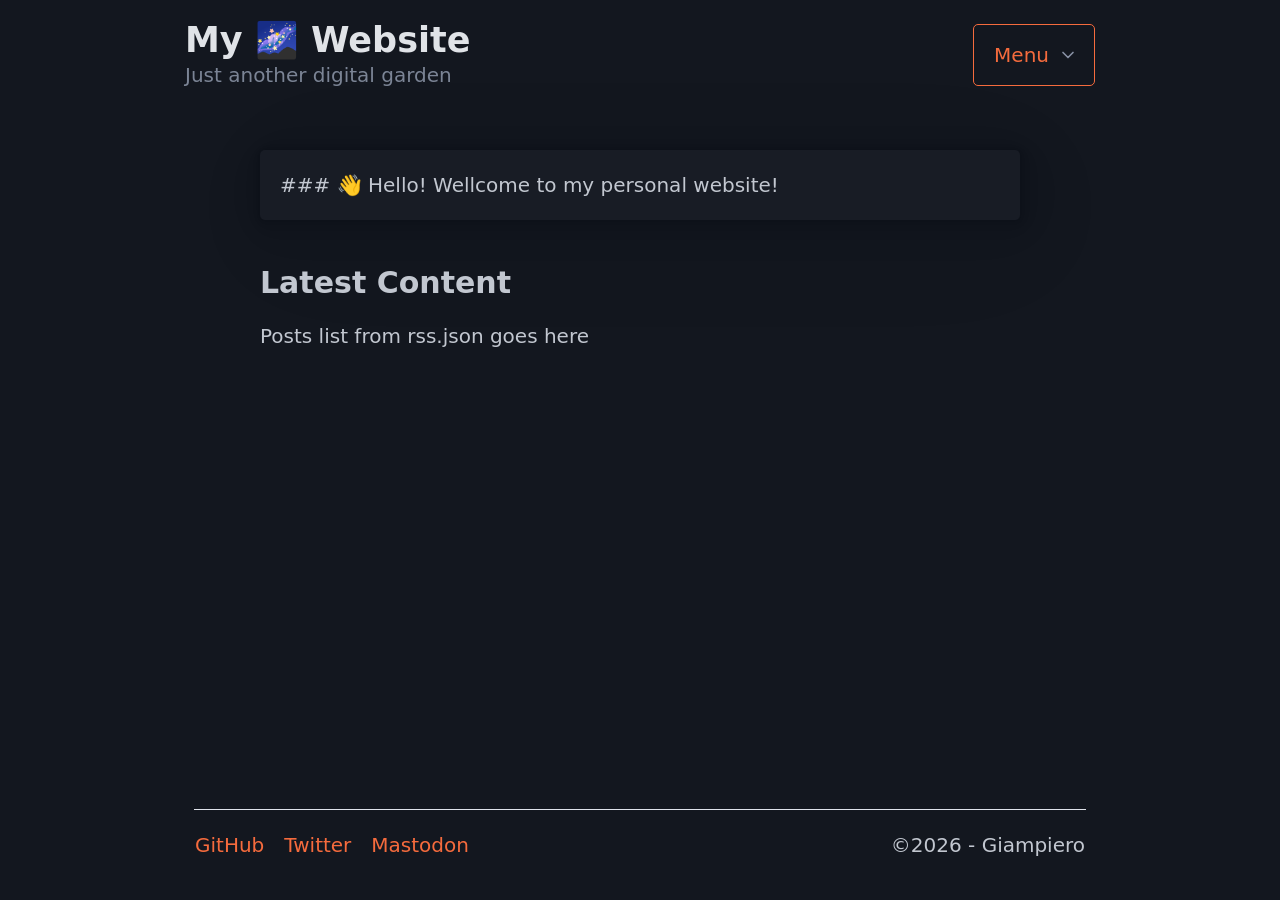
==== index.html @ 8f4ad811 "md-block for home intro" ====
<!doctype html>
<html lang="en-EN" data-theme="dark">
<head>
<meta charset="utf-8" /><meta name="viewport" content="width=device-width, initial-scale=1" /><meta name="color-scheme" content="light dark" />

<!-- Site meta -->
    <title>My Personal Website</title>
    <meta name="description" content="This is my personal website, take a look around!" />

<!-- CSS -->
<link rel="stylesheet" href="/assets/css/pico.css" /><link rel="stylesheet" href="/assets/css/style.css" />
<!-- Site Icons -->
<link rel="icon" href="/favicon.ico" sizes="any" /><link rel="icon" href="/icon.svg" type="image/svg+xml" /><link rel="apple-touch-icon" href="icon.png" />
<!-- Javascript -->
<script src="/assets/js/htmx.min.js"></script><script src="/assets/js/htmx-json.min.js"></script><script src="/assets/js/marked.min.js"></script><script type="module" src="/assets/js/md-block.js"></script><script src="/assets/js/main.js"></script>
</head>

<body hx-ext="json-swap" hx-get="/data/sitedata.json" hx-trigger="load" hx-swap="json">
<header hx-get="/components/header.html" hx-trigger="load" hx-swap="innerHTML" class="container" id="header" ></header>
    
<main class="container" id="main">

    <article id="intro">
        <md-block>
            ### 👋 Hello!
            
            Wellcome to my personal website!
        </md-block>
    </article>

<h3 id="home__list-title">Latest Content</h3>

    <p>Posts list from rss.json goes here</p>

</main>
<footer hx-get="/components/footer.html" hx-trigger="load" hx-swap="outerHTML" id="footer" ></footer>
</body>
</html>
---- assets/css/pico.css ----
@charset "UTF-8";
/*!
 * Pico CSS ✨ v2.1.1 (https://picocss.com)
 * Copyright 2019-2025 - Licensed under MIT
 */

/**
 * Choose the color scheme for your website by writing it before the ".css" part in the following @import line.
 * Available colors: blue, green, etc.
 */
@import url(/assets/css/colors/orange.css);

@media (min-width: 576px) {
  :root,
  :host {
    --pico-font-size: 106.25%;
  }
}
@media (min-width: 768px) {
  :root,
  :host {
    --pico-font-size: 112.5%;
  }
}
@media (min-width: 1024px) {
  :root,
  :host {
    --pico-font-size: 118.75%;
  }
}
@media (min-width: 1280px) {
  :root,
  :host {
    --pico-font-size: 125%;
  }
}
@media (min-width: 1536px) {
  :root,
  :host {
    --pico-font-size: 131.25%;
  }
}

a {
  --pico-text-decoration: underline;
}
a.secondary, a.contrast {
  --pico-text-decoration: underline;
}

small {
  --pico-font-size: 0.875em;
}

h1,
h2,
h3,
h4,
h5,
h6 {
  --pico-font-weight: 700;
}

h1 {
  --pico-font-size: 2rem;
  --pico-line-height: 1.125;
  --pico-typography-spacing-top: 3rem;
}

h2 {
  --pico-font-size: 1.75rem;
  --pico-line-height: 1.15;
  --pico-typography-spacing-top: 2.625rem;
}

h3 {
  --pico-font-size: 1.5rem;
  --pico-line-height: 1.175;
  --pico-typography-spacing-top: 2.25rem;
}

h4 {
  --pico-font-size: 1.25rem;
  --pico-line-height: 1.2;
  --pico-typography-spacing-top: 1.874rem;
}

h5 {
  --pico-font-size: 1.125rem;
  --pico-line-height: 1.225;
  --pico-typography-spacing-top: 1.6875rem;
}

h6 {
  --pico-font-size: 1rem;
  --pico-line-height: 1.25;
  --pico-typography-spacing-top: 1.5rem;
}

thead th,
thead td,
tfoot th,
tfoot td {
  --pico-font-weight: 600;
  --pico-border-width: 0.1875rem;
}

pre,
code,
kbd,
samp {
  --pico-font-family: var(--pico-font-family-monospace);
}

kbd {
  --pico-font-weight: bolder;
}

input:not([type=submit],
[type=button],
[type=reset],
[type=checkbox],
[type=radio],
[type=file]),
:where(select, textarea) {
  --pico-outline-width: 0.0625rem;
}

[type=search] {
  --pico-border-radius: 5rem;
}

[type=checkbox],
[type=radio] {
  --pico-border-width: 0.125rem;
}

[type=checkbox][role=switch] {
  --pico-border-width: 0.1875rem;
}

details.dropdown summary:not([role=button]) {
  --pico-outline-width: 0.0625rem;
}

nav details.dropdown summary:focus-visible {
  --pico-outline-width: 0.125rem;
}

[role=search] {
  --pico-border-radius: 5rem;
}

[role=search]:has(button.secondary:focus,
[type=submit].secondary:focus,
[type=button].secondary:focus,
[role=button].secondary:focus),
[role=group]:has(button.secondary:focus,
[type=submit].secondary:focus,
[type=button].secondary:focus,
[role=button].secondary:focus) {
  --pico-group-box-shadow-focus-with-button: 0 0 0 var(--pico-outline-width) var(--pico-secondary-focus);
}
[role=search]:has(button.contrast:focus,
[type=submit].contrast:focus,
[type=button].contrast:focus,
[role=button].contrast:focus),
[role=group]:has(button.contrast:focus,
[type=submit].contrast:focus,
[type=button].contrast:focus,
[role=button].contrast:focus) {
  --pico-group-box-shadow-focus-with-button: 0 0 0 var(--pico-outline-width) var(--pico-contrast-focus);
}
[role=search] button,
[role=search] [type=submit],
[role=search] [type=button],
[role=search] [role=button],
[role=group] button,
[role=group] [type=submit],
[role=group] [type=button],
[role=group] [role=button] {
  --pico-form-element-spacing-horizontal: 2rem;
}

details summary[role=button]:not(.outline)::after {
  filter: brightness(0) invert(1);
}

[aria-busy=true]:not(input, select, textarea):is(button, [type=submit], [type=button], [type=reset], [role=button]):not(.outline)::before {
  filter: brightness(0) invert(1);
}

/**
 * Document
 * Content-box & Responsive typography
 */
*,
*::before,
*::after {
  box-sizing: border-box;
  background-repeat: no-repeat;
}

::before,
::after {
  text-decoration: inherit;
  vertical-align: inherit;
}

:where(:root),
:where(:host) {
  -webkit-tap-highlight-color: transparent;
  -webkit-text-size-adjust: 100%;
  -moz-text-size-adjust: 100%;
  text-size-adjust: 100%;
  background-color: var(--pico-background-color);
  color: var(--pico-color);
  font-weight: var(--pico-font-weight);
  font-size: var(--pico-font-size);
  line-height: var(--pico-line-height);
  font-family: var(--pico-font-family);
  text-underline-offset: var(--pico-text-underline-offset);
  text-rendering: optimizeLegibility;
  overflow-wrap: break-word;
  -moz-tab-size: 4;
  -o-tab-size: 4;
  tab-size: 4;
}

/**
 * Landmarks
 */
body {
  width: 100%;
  margin: 0;
}

main {
  display: block;
}

body > header,
body > main,
body > footer {
  padding-block: var(--pico-block-spacing-vertical);
}

/**
 * Section
 */
section {
  margin-bottom: var(--pico-block-spacing-vertical);
}

/**
 * Container
 */
.container,
.container-fluid {
  width: 100%;
  margin-right: auto;
  margin-left: auto;
  padding-right: var(--pico-spacing);
  padding-left: var(--pico-spacing);
}

@media (min-width: 576px) {
  .container {
    max-width: 510px;
    padding-right: 0;
    padding-left: 0;
  }
}
@media (min-width: 768px) {
  .container {
    max-width: 700px;
  }
}
@media (min-width: 1024px) {
  .container {
    max-width: 950px;
  }
}
@media (min-width: 1280px) {
  .container {
    max-width: 1200px;
  }
}
@media (min-width: 1536px) {
  .container {
    max-width: 1450px;
  }
}

/**
 * Grid
 * Minimal grid system with auto-layout columns
 */
.grid {
  grid-column-gap: var(--pico-grid-column-gap);
  grid-row-gap: var(--pico-grid-row-gap);
  display: grid;
  grid-template-columns: 1fr;
}
@media (min-width: 768px) {
  .grid {
    grid-template-columns: repeat(auto-fit, minmax(0%, 1fr));
  }
}
.grid > * {
  min-width: 0;
}

/**
 * Overflow auto
 */
.overflow-auto {
  overflow: auto;
}

/**
 * Typography
 */
b,
strong {
  font-weight: bolder;
}

sub,
sup {
  position: relative;
  font-size: 0.75em;
  line-height: 0;
  vertical-align: baseline;
}

sub {
  bottom: -0.25em;
}

sup {
  top: -0.5em;
}

address,
blockquote,
dl,
ol,
p,
pre,
table,
ul {
  margin-top: 0;
  margin-bottom: var(--pico-typography-spacing-vertical);
  color: var(--pico-color);
  font-style: normal;
  font-weight: var(--pico-font-weight);
}

h1,
h2,
h3,
h4,
h5,
h6 {
  margin-top: 0;
  margin-bottom: var(--pico-typography-spacing-vertical);
  color: var(--pico-color);
  font-weight: var(--pico-font-weight);
  font-size: var(--pico-font-size);
  line-height: var(--pico-line-height);
  font-family: var(--pico-font-family);
}

h1 {
  --pico-color: var(--pico-h1-color);
}

h2 {
  --pico-color: var(--pico-h2-color);
}

h3 {
  --pico-color: var(--pico-h3-color);
}

h4 {
  --pico-color: var(--pico-h4-color);
}

h5 {
  --pico-color: var(--pico-h5-color);
}

h6 {
  --pico-color: var(--pico-h6-color);
}

:where(article, address, blockquote, dl, figure, form, ol, p, pre, table, ul) ~ :is(h1, h2, h3, h4, h5, h6) {
  margin-top: var(--pico-typography-spacing-top);
}

p {
  margin-bottom: var(--pico-typography-spacing-vertical);
}

hgroup {
  margin-bottom: var(--pico-typography-spacing-vertical);
}
hgroup > * {
  margin-top: 0;
  margin-bottom: 0;
}
hgroup > *:not(:first-child):last-child {
  --pico-color: var(--pico-muted-color);
  --pico-font-weight: unset;
  font-size: 1rem;
}

:where(ol, ul) li {
  margin-bottom: calc(var(--pico-typography-spacing-vertical) * 0.25);
}

:where(dl, ol, ul) :where(dl, ol, ul) {
  margin: 0;
  margin-top: calc(var(--pico-typography-spacing-vertical) * 0.25);
}

ul li {
  list-style: square;
}

mark {
  padding: 0.125rem 0.25rem;
  background-color: var(--pico-mark-background-color);
  color: var(--pico-mark-color);
  vertical-align: baseline;
}

blockquote {
  display: block;
  margin: var(--pico-typography-spacing-vertical) 0;
  padding: var(--pico-spacing);
  border-right: none;
  border-left: 0.25rem solid var(--pico-blockquote-border-color);
  border-inline-start: 0.25rem solid var(--pico-blockquote-border-color);
  border-inline-end: none;
}
blockquote footer {
  margin-top: calc(var(--pico-typography-spacing-vertical) * 0.5);
  color: var(--pico-blockquote-footer-color);
}

abbr[title] {
  border-bottom: 1px dotted;
  text-decoration: none;
  cursor: help;
}

ins {
  color: var(--pico-ins-color);
  text-decoration: none;
}

del {
  color: var(--pico-del-color);
}

::-moz-selection {
  background-color: var(--pico-text-selection-color);
}

::selection {
  background-color: var(--pico-text-selection-color);
}

/**
 * Link
 */
:where(a:not([role=button])),
[role=link] {
  --pico-color: var(--pico-primary);
  --pico-background-color: transparent;
  --pico-underline: var(--pico-primary-underline);
  outline: none;
  background-color: var(--pico-background-color);
  color: var(--pico-color);
  -webkit-text-decoration: var(--pico-text-decoration);
  text-decoration: var(--pico-text-decoration);
  text-decoration-color: var(--pico-underline);
  text-underline-offset: 0.125em;
  transition: background-color var(--pico-transition), color var(--pico-transition), box-shadow var(--pico-transition), -webkit-text-decoration var(--pico-transition);
  transition: background-color var(--pico-transition), color var(--pico-transition), text-decoration var(--pico-transition), box-shadow var(--pico-transition);
  transition: background-color var(--pico-transition), color var(--pico-transition), text-decoration var(--pico-transition), box-shadow var(--pico-transition), -webkit-text-decoration var(--pico-transition);
}
:where(a:not([role=button])):is([aria-current]:not([aria-current=false]), :hover, :active, :focus),
[role=link]:is([aria-current]:not([aria-current=false]), :hover, :active, :focus) {
  --pico-color: var(--pico-primary-hover);
  --pico-underline: var(--pico-primary-hover-underline);
  --pico-text-decoration: underline;
}
:where(a:not([role=button])):focus-visible,
[role=link]:focus-visible {
  box-shadow: 0 0 0 var(--pico-outline-width) var(--pico-primary-focus);
}
:where(a:not([role=button])).secondary,
[role=link].secondary {
  --pico-color: var(--pico-secondary);
  --pico-underline: var(--pico-secondary-underline);
}
:where(a:not([role=button])).secondary:is([aria-current]:not([aria-current=false]), :hover, :active, :focus),
[role=link].secondary:is([aria-current]:not([aria-current=false]), :hover, :active, :focus) {
  --pico-color: var(--pico-secondary-hover);
  --pico-underline: var(--pico-secondary-hover-underline);
}
:where(a:not([role=button])).contrast,
[role=link].contrast {
  --pico-color: var(--pico-contrast);
  --pico-underline: var(--pico-contrast-underline);
}
:where(a:not([role=button])).contrast:is([aria-current]:not([aria-current=false]), :hover, :active, :focus),
[role=link].contrast:is([aria-current]:not([aria-current=false]), :hover, :active, :focus) {
  --pico-color: var(--pico-contrast-hover);
  --pico-underline: var(--pico-contrast-hover-underline);
}

a[role=button] {
  display: inline-block;
}

/**
 * Button
 */
button {
  margin: 0;
  overflow: visible;
  font-family: inherit;
  text-transform: none;
}

button,
[type=submit],
[type=reset],
[type=button] {
  -webkit-appearance: button;
}

button,
[type=submit],
[type=reset],
[type=button],
[type=file]::file-selector-button,
[role=button] {
  --pico-background-color: var(--pico-primary-background);
  --pico-border-color: var(--pico-primary-border);
  --pico-color: var(--pico-primary-inverse);
  --pico-box-shadow: var(--pico-button-box-shadow, 0 0 0 rgba(0, 0, 0, 0));
  padding: var(--pico-form-element-spacing-vertical) var(--pico-form-element-spacing-horizontal);
  border: var(--pico-border-width) solid var(--pico-border-color);
  border-radius: var(--pico-border-radius);
  outline: none;
  background-color: var(--pico-background-color);
  box-shadow: var(--pico-box-shadow);
  color: var(--pico-color);
  font-weight: var(--pico-font-weight);
  font-size: 1rem;
  line-height: var(--pico-line-height);
  text-align: center;
  text-decoration: none;
  cursor: pointer;
  -webkit-user-select: none;
  -moz-user-select: none;
  user-select: none;
  transition: background-color var(--pico-transition), border-color var(--pico-transition), color var(--pico-transition), box-shadow var(--pico-transition);
}
button:is([aria-current]:not([aria-current=false])), button:is(:hover, :active, :focus),
[type=submit]:is([aria-current]:not([aria-current=false])),
[type=submit]:is(:hover, :active, :focus),
[type=reset]:is([aria-current]:not([aria-current=false])),
[type=reset]:is(:hover, :active, :focus),
[type=button]:is([aria-current]:not([aria-current=false])),
[type=button]:is(:hover, :active, :focus),
[type=file]::file-selector-button:is([aria-current]:not([aria-current=false])),
[type=file]::file-selector-button:is(:hover, :active, :focus),
[role=button]:is([aria-current]:not([aria-current=false])),
[role=button]:is(:hover, :active, :focus) {
  --pico-background-color: var(--pico-primary-hover-background);
  --pico-border-color: var(--pico-primary-hover-border);
  --pico-box-shadow: var(--pico-button-hover-box-shadow, 0 0 0 rgba(0, 0, 0, 0));
  --pico-color: var(--pico-primary-inverse);
}
button:focus, button:is([aria-current]:not([aria-current=false])):focus,
[type=submit]:focus,
[type=submit]:is([aria-current]:not([aria-current=false])):focus,
[type=reset]:focus,
[type=reset]:is([aria-current]:not([aria-current=false])):focus,
[type=button]:focus,
[type=button]:is([aria-current]:not([aria-current=false])):focus,
[type=file]::file-selector-button:focus,
[type=file]::file-selector-button:is([aria-current]:not([aria-current=false])):focus,
[role=button]:focus,
[role=button]:is([aria-current]:not([aria-current=false])):focus {
  --pico-box-shadow: var(--pico-button-hover-box-shadow, 0 0 0 rgba(0, 0, 0, 0)), 0 0 0 var(--pico-outline-width) var(--pico-primary-focus);
}

[type=submit],
[type=reset],
[type=button] {
  margin-bottom: var(--pico-spacing);
}

:is(button, [type=submit], [type=button], [role=button]).secondary,
[type=reset],
[type=file]::file-selector-button {
  --pico-background-color: var(--pico-secondary-background);
  --pico-border-color: var(--pico-secondary-border);
  --pico-color: var(--pico-secondary-inverse);
  cursor: pointer;
}
:is(button, [type=submit], [type=button], [role=button]).secondary:is([aria-current]:not([aria-current=false]), :hover, :active, :focus),
[type=reset]:is([aria-current]:not([aria-current=false]), :hover, :active, :focus),
[type=file]::file-selector-button:is([aria-current]:not([aria-current=false]), :hover, :active, :focus) {
  --pico-background-color: var(--pico-secondary-hover-background);
  --pico-border-color: var(--pico-secondary-hover-border);
  --pico-color: var(--pico-secondary-inverse);
}
:is(button, [type=submit], [type=button], [role=button]).secondary:focus, :is(button, [type=submit], [type=button], [role=button]).secondary:is([aria-current]:not([aria-current=false])):focus,
[type=reset]:focus,
[type=reset]:is([aria-current]:not([aria-current=false])):focus,
[type=file]::file-selector-button:focus,
[type=file]::file-selector-button:is([aria-current]:not([aria-current=false])):focus {
  --pico-box-shadow: var(--pico-button-hover-box-shadow, 0 0 0 rgba(0, 0, 0, 0)), 0 0 0 var(--pico-outline-width) var(--pico-secondary-focus);
}

:is(button, [type=submit], [type=button], [role=button]).contrast {
  --pico-background-color: var(--pico-contrast-background);
  --pico-border-color: var(--pico-contrast-border);
  --pico-color: var(--pico-contrast-inverse);
}
:is(button, [type=submit], [type=button], [role=button]).contrast:is([aria-current]:not([aria-current=false]), :hover, :active, :focus) {
  --pico-background-color: var(--pico-contrast-hover-background);
  --pico-border-color: var(--pico-contrast-hover-border);
  --pico-color: var(--pico-contrast-inverse);
}
:is(button, [type=submit], [type=button], [role=button]).contrast:focus, :is(button, [type=submit], [type=button], [role=button]).contrast:is([aria-current]:not([aria-current=false])):focus {
  --pico-box-shadow: var(--pico-button-hover-box-shadow, 0 0 0 rgba(0, 0, 0, 0)), 0 0 0 var(--pico-outline-width) var(--pico-contrast-focus);
}

:is(button, [type=submit], [type=button], [role=button]).outline,
[type=reset].outline {
  --pico-background-color: transparent;
  --pico-color: var(--pico-primary);
  --pico-border-color: var(--pico-primary);
}
:is(button, [type=submit], [type=button], [role=button]).outline:is([aria-current]:not([aria-current=false]), :hover, :active, :focus),
[type=reset].outline:is([aria-current]:not([aria-current=false]), :hover, :active, :focus) {
  --pico-background-color: transparent;
  --pico-color: var(--pico-primary-hover);
  --pico-border-color: var(--pico-primary-hover);
}

:is(button, [type=submit], [type=button], [role=button]).outline.secondary,
[type=reset].outline {
  --pico-color: var(--pico-secondary);
  --pico-border-color: var(--pico-secondary);
}
:is(button, [type=submit], [type=button], [role=button]).outline.secondary:is([aria-current]:not([aria-current=false]), :hover, :active, :focus),
[type=reset].outline:is([aria-current]:not([aria-current=false]), :hover, :active, :focus) {
  --pico-color: var(--pico-secondary-hover);
  --pico-border-color: var(--pico-secondary-hover);
}

:is(button, [type=submit], [type=button], [role=button]).outline.contrast {
  --pico-color: var(--pico-contrast);
  --pico-border-color: var(--pico-contrast);
}
:is(button, [type=submit], [type=button], [role=button]).outline.contrast:is([aria-current]:not([aria-current=false]), :hover, :active, :focus) {
  --pico-color: var(--pico-contrast-hover);
  --pico-border-color: var(--pico-contrast-hover);
}

:where(button, [type=submit], [type=reset], [type=button], [role=button])[disabled],
:where(fieldset[disabled]) :is(button, [type=submit], [type=button], [type=reset], [role=button]) {
  opacity: 0.5;
  pointer-events: none;
}

/**
 * Table
 */
:where(table) {
  width: 100%;
  border-collapse: collapse;
  border-spacing: 0;
  text-indent: 0;
}

th,
td {
  padding: calc(var(--pico-spacing) / 2) var(--pico-spacing);
  border-bottom: var(--pico-border-width) solid var(--pico-table-border-color);
  background-color: var(--pico-background-color);
  color: var(--pico-color);
  font-weight: var(--pico-font-weight);
  text-align: left;
  text-align: start;
}

tfoot th,
tfoot td {
  border-top: var(--pico-border-width) solid var(--pico-table-border-color);
  border-bottom: 0;
}

table.striped tbody tr:nth-child(odd) th,
table.striped tbody tr:nth-child(odd) td {
  background-color: var(--pico-table-row-stripped-background-color);
}

/**
 * Embedded content
 */
:where(audio, canvas, iframe, img, svg, video) {
  vertical-align: middle;
}

audio,
video {
  display: inline-block;
}

audio:not([controls]) {
  display: none;
  height: 0;
}

:where(iframe) {
  border-style: none;
}

img {
  max-width: 100%;
  height: auto;
  border-style: none;
}

:where(svg:not([fill])) {
  fill: currentColor;
}

svg:not(:root),
svg:not(:host) {
  overflow: hidden;
}

/**
 * Code
 */
pre,
code,
kbd,
samp {
  font-size: 0.875em;
  font-family: var(--pico-font-family);
}

pre code,
pre samp {
  font-size: inherit;
  font-family: inherit;
}

pre {
  -ms-overflow-style: scrollbar;
  overflow: auto;
}

pre,
code,
kbd,
samp {
  border-radius: var(--pico-border-radius);
  background: var(--pico-code-background-color);
  color: var(--pico-code-color);
  font-weight: var(--pico-font-weight);
  line-height: initial;
}

code,
kbd,
samp {
  display: inline-block;
  padding: 0.375rem;
}

pre {
  display: block;
  margin-bottom: var(--pico-spacing);
  overflow-x: auto;
}
pre > code,
pre > samp {
  display: block;
  padding: var(--pico-spacing);
  background: none;
  line-height: var(--pico-line-height);
}

kbd {
  background-color: var(--pico-code-kbd-background-color);
  color: var(--pico-code-kbd-color);
  vertical-align: baseline;
}

/**
 * Figure
 */
figure {
  display: block;
  margin: 0;
  padding: 0;
}
figure figcaption {
  padding: calc(var(--pico-spacing) * 0.5) 0;
  color: var(--pico-muted-color);
}

/**
 * Misc
 */
hr {
  height: 0;
  margin: var(--pico-typography-spacing-vertical) 0;
  border: 0;
  border-top: 1px solid var(--pico-muted-border-color);
  color: inherit;
}

[hidden],
template {
  display: none !important;
}

canvas {
  display: inline-block;
}

/**
 * Basics form elements
 */
input,
optgroup,
select,
textarea {
  margin: 0;
  font-size: 1rem;
  line-height: var(--pico-line-height);
  font-family: inherit;
  letter-spacing: inherit;
}

input {
  overflow: visible;
}

select {
  text-transform: none;
}

legend {
  max-width: 100%;
  padding: 0;
  color: inherit;
  white-space: normal;
}

textarea {
  overflow: auto;
}

[type=checkbox],
[type=radio] {
  padding: 0;
}

::-webkit-inner-spin-button,
::-webkit-outer-spin-button {
  height: auto;
}

[type=search] {
  -webkit-appearance: textfield;
  outline-offset: -2px;
}

[type=search]::-webkit-search-decoration {
  -webkit-appearance: none;
}

::-webkit-file-upload-button {
  -webkit-appearance: button;
  font: inherit;
}

::-moz-focus-inner {
  padding: 0;
  border-style: none;
}

:-moz-focusring {
  outline: none;
}

:-moz-ui-invalid {
  box-shadow: none;
}

::-ms-expand {
  display: none;
}

[type=file],
[type=range] {
  padding: 0;
  border-width: 0;
}

input:not([type=checkbox], [type=radio], [type=range]) {
  height: calc(1rem * var(--pico-line-height) + var(--pico-form-element-spacing-vertical) * 2 + var(--pico-border-width) * 2);
}

fieldset {
  width: 100%;
  margin: 0;
  margin-bottom: var(--pico-spacing);
  padding: 0;
  border: 0;
}

label,
fieldset legend {
  display: block;
  margin-bottom: calc(var(--pico-spacing) * 0.375);
  color: var(--pico-color);
  font-weight: var(--pico-form-label-font-weight, var(--pico-font-weight));
}

fieldset legend {
  margin-bottom: calc(var(--pico-spacing) * 0.5);
}

input:not([type=checkbox], [type=radio]),
button[type=submit],
select,
textarea {
  width: 100%;
}

input:not([type=checkbox], [type=radio], [type=range], [type=file]),
select,
textarea {
  -webkit-appearance: none;
  -moz-appearance: none;
  appearance: none;
  padding: var(--pico-form-element-spacing-vertical) var(--pico-form-element-spacing-horizontal);
}

input,
select,
textarea {
  --pico-background-color: var(--pico-form-element-background-color);
  --pico-border-color: var(--pico-form-element-border-color);
  --pico-color: var(--pico-form-element-color);
  --pico-box-shadow: none;
  border: var(--pico-border-width) solid var(--pico-border-color);
  border-radius: var(--pico-border-radius);
  outline: none;
  background-color: var(--pico-background-color);
  box-shadow: var(--pico-box-shadow);
  color: var(--pico-color);
  font-weight: var(--pico-font-weight);
  transition: background-color var(--pico-transition), border-color var(--pico-transition), color var(--pico-transition), box-shadow var(--pico-transition);
}

input:not([type=submit],
[type=button],
[type=reset],
[type=checkbox],
[type=radio],
[readonly]):is(:active, :focus),
:where(select, textarea):not([readonly]):is(:active, :focus) {
  --pico-background-color: var(--pico-form-element-active-background-color);
}

input:not([type=submit], [type=button], [type=reset], [role=switch], [readonly]):is(:active, :focus),
:where(select, textarea):not([readonly]):is(:active, :focus) {
  --pico-border-color: var(--pico-form-element-active-border-color);
}

input:not([type=submit],
[type=button],
[type=reset],
[type=range],
[type=file],
[readonly]):focus,
:where(select, textarea):not([readonly]):focus {
  --pico-box-shadow: 0 0 0 var(--pico-outline-width) var(--pico-form-element-focus-color);
}

input:not([type=submit], [type=button], [type=reset])[disabled],
select[disabled],
textarea[disabled],
label[aria-disabled=true],
:where(fieldset[disabled]) :is(input:not([type=submit], [type=button], [type=reset]), select, textarea) {
  opacity: var(--pico-form-element-disabled-opacity);
  pointer-events: none;
}

label[aria-disabled=true] input[disabled] {
  opacity: 1;
}

:where(input, select, textarea):not([type=checkbox],
[type=radio],
[type=date],
[type=datetime-local],
[type=month],
[type=time],
[type=week],
[type=range])[aria-invalid] {
  padding-right: calc(var(--pico-form-element-spacing-horizontal) + 1.5rem) !important;
  padding-left: var(--pico-form-element-spacing-horizontal);
  padding-inline-start: var(--pico-form-element-spacing-horizontal) !important;
  padding-inline-end: calc(var(--pico-form-element-spacing-horizontal) + 1.5rem) !important;
  background-position: center right 0.75rem;
  background-size: 1rem auto;
  background-repeat: no-repeat;
}
:where(input, select, textarea):not([type=checkbox],
[type=radio],
[type=date],
[type=datetime-local],
[type=month],
[type=time],
[type=week],
[type=range])[aria-invalid=false]:not(select) {
  background-image: var(--pico-icon-valid);
}
:where(input, select, textarea):not([type=checkbox],
[type=radio],
[type=date],
[type=datetime-local],
[type=month],
[type=time],
[type=week],
[type=range])[aria-invalid=true]:not(select) {
  background-image: var(--pico-icon-invalid);
}
:where(input, select, textarea)[aria-invalid=false] {
  --pico-border-color: var(--pico-form-element-valid-border-color);
}
:where(input, select, textarea)[aria-invalid=false]:is(:active, :focus) {
  --pico-border-color: var(--pico-form-element-valid-active-border-color) !important;
}
:where(input, select, textarea)[aria-invalid=false]:is(:active, :focus):not([type=checkbox], [type=radio]) {
  --pico-box-shadow: 0 0 0 var(--pico-outline-width) var(--pico-form-element-valid-focus-color) !important;
}
:where(input, select, textarea)[aria-invalid=true] {
  --pico-border-color: var(--pico-form-element-invalid-border-color);
}
:where(input, select, textarea)[aria-invalid=true]:is(:active, :focus) {
  --pico-border-color: var(--pico-form-element-invalid-active-border-color) !important;
}
:where(input, select, textarea)[aria-invalid=true]:is(:active, :focus):not([type=checkbox], [type=radio]) {
  --pico-box-shadow: 0 0 0 var(--pico-outline-width) var(--pico-form-element-invalid-focus-color) !important;
}

[dir=rtl] :where(input, select, textarea):not([type=checkbox], [type=radio]):is([aria-invalid], [aria-invalid=true], [aria-invalid=false]) {
  background-position: center left 0.75rem;
}

input::placeholder,
input::-webkit-input-placeholder,
textarea::placeholder,
textarea::-webkit-input-placeholder,
select:invalid {
  color: var(--pico-form-element-placeholder-color);
  opacity: 1;
}

input:not([type=checkbox], [type=radio]),
select,
textarea {
  margin-bottom: var(--pico-spacing);
}

select::-ms-expand {
  border: 0;
  background-color: transparent;
}
select:not([multiple], [size]) {
  padding-right: calc(var(--pico-form-element-spacing-horizontal) + 1.5rem);
  padding-left: var(--pico-form-element-spacing-horizontal);
  padding-inline-start: var(--pico-form-element-spacing-horizontal);
  padding-inline-end: calc(var(--pico-form-element-spacing-horizontal) + 1.5rem);
  background-image: var(--pico-icon-chevron);
  background-position: center right 0.75rem;
  background-size: 1rem auto;
  background-repeat: no-repeat;
}
select[multiple] option:checked {
  background: var(--pico-form-element-selected-background-color);
  color: var(--pico-form-element-color);
}

[dir=rtl] select:not([multiple], [size]) {
  background-position: center left 0.75rem;
}

textarea {
  display: block;
  resize: vertical;
}
textarea[aria-invalid] {
  --pico-icon-height: calc(1rem * var(--pico-line-height) + var(--pico-form-element-spacing-vertical) * 2 + var(--pico-border-width) * 2);
  background-position: top right 0.75rem !important;
  background-size: 1rem var(--pico-icon-height) !important;
}

:where(input, select, textarea, fieldset, .grid) + small {
  display: block;
  width: 100%;
  margin-top: calc(var(--pico-spacing) * -0.75);
  margin-bottom: var(--pico-spacing);
  color: var(--pico-muted-color);
}
:where(input, select, textarea, fieldset, .grid)[aria-invalid=false] + small {
  color: var(--pico-ins-color);
}
:where(input, select, textarea, fieldset, .grid)[aria-invalid=true] + small {
  color: var(--pico-del-color);
}

label > :where(input, select, textarea) {
  margin-top: calc(var(--pico-spacing) * 0.25);
}

/**
 * Checkboxes, Radios and Switches
 */
label:has([type=checkbox], [type=radio]) {
  width: -moz-fit-content;
  width: fit-content;
  cursor: pointer;
}

[type=checkbox],
[type=radio] {
  -webkit-appearance: none;
  -moz-appearance: none;
  appearance: none;
  width: 1.25em;
  height: 1.25em;
  margin-top: -0.125em;
  margin-inline-end: 0.5em;
  border-width: var(--pico-border-width);
  vertical-align: middle;
  cursor: pointer;
}
[type=checkbox]::-ms-check,
[type=radio]::-ms-check {
  display: none;
}
[type=checkbox]:checked, [type=checkbox]:checked:active, [type=checkbox]:checked:focus,
[type=radio]:checked,
[type=radio]:checked:active,
[type=radio]:checked:focus {
  --pico-background-color: var(--pico-primary-background);
  --pico-border-color: var(--pico-primary-border);
  background-image: var(--pico-icon-checkbox);
  background-position: center;
  background-size: 0.75em auto;
  background-repeat: no-repeat;
}
[type=checkbox] ~ label,
[type=radio] ~ label {
  display: inline-block;
  margin-bottom: 0;
  cursor: pointer;
}
[type=checkbox] ~ label:not(:last-of-type),
[type=radio] ~ label:not(:last-of-type) {
  margin-inline-end: 1em;
}

[type=checkbox]:indeterminate {
  --pico-background-color: var(--pico-primary-background);
  --pico-border-color: var(--pico-primary-border);
  background-image: var(--pico-icon-minus);
  background-position: center;
  background-size: 0.75em auto;
  background-repeat: no-repeat;
}

[type=radio] {
  border-radius: 50%;
}
[type=radio]:checked, [type=radio]:checked:active, [type=radio]:checked:focus {
  --pico-background-color: var(--pico-primary-inverse);
  border-width: 0.35em;
  background-image: none;
}

[type=checkbox][role=switch] {
  --pico-background-color: var(--pico-switch-background-color);
  --pico-color: var(--pico-switch-color);
  width: 2.25em;
  height: 1.25em;
  border: var(--pico-border-width) solid var(--pico-border-color);
  border-radius: 1.25em;
  background-color: var(--pico-background-color);
  line-height: 1.25em;
}
[type=checkbox][role=switch]:not([aria-invalid]) {
  --pico-border-color: var(--pico-switch-background-color);
}
[type=checkbox][role=switch]:before {
  display: block;
  aspect-ratio: 1;
  height: 100%;
  border-radius: 50%;
  background-color: var(--pico-color);
  box-shadow: var(--pico-switch-thumb-box-shadow);
  content: "";
  transition: margin 0.1s ease-in-out;
}
[type=checkbox][role=switch]:focus {
  --pico-background-color: var(--pico-switch-background-color);
  --pico-border-color: var(--pico-switch-background-color);
}
[type=checkbox][role=switch]:checked {
  --pico-background-color: var(--pico-switch-checked-background-color);
  --pico-border-color: var(--pico-switch-checked-background-color);
  background-image: none;
}
[type=checkbox][role=switch]:checked::before {
  margin-inline-start: calc(2.25em - 1.25em);
}
[type=checkbox][role=switch][disabled] {
  --pico-background-color: var(--pico-border-color);
}

[type=checkbox][aria-invalid=false]:checked, [type=checkbox][aria-invalid=false]:checked:active, [type=checkbox][aria-invalid=false]:checked:focus,
[type=checkbox][role=switch][aria-invalid=false]:checked,
[type=checkbox][role=switch][aria-invalid=false]:checked:active,
[type=checkbox][role=switch][aria-invalid=false]:checked:focus {
  --pico-background-color: var(--pico-form-element-valid-border-color);
}
[type=checkbox]:checked[aria-invalid=true], [type=checkbox]:checked:active[aria-invalid=true], [type=checkbox]:checked:focus[aria-invalid=true],
[type=checkbox][role=switch]:checked[aria-invalid=true],
[type=checkbox][role=switch]:checked:active[aria-invalid=true],
[type=checkbox][role=switch]:checked:focus[aria-invalid=true] {
  --pico-background-color: var(--pico-form-element-invalid-border-color);
}

[type=checkbox][aria-invalid=false]:checked, [type=checkbox][aria-invalid=false]:checked:active, [type=checkbox][aria-invalid=false]:checked:focus,
[type=radio][aria-invalid=false]:checked,
[type=radio][aria-invalid=false]:checked:active,
[type=radio][aria-invalid=false]:checked:focus,
[type=checkbox][role=switch][aria-invalid=false]:checked,
[type=checkbox][role=switch][aria-invalid=false]:checked:active,
[type=checkbox][role=switch][aria-invalid=false]:checked:focus {
  --pico-border-color: var(--pico-form-element-valid-border-color);
}
[type=checkbox]:checked[aria-invalid=true], [type=checkbox]:checked:active[aria-invalid=true], [type=checkbox]:checked:focus[aria-invalid=true],
[type=radio]:checked[aria-invalid=true],
[type=radio]:checked:active[aria-invalid=true],
[type=radio]:checked:focus[aria-invalid=true],
[type=checkbox][role=switch]:checked[aria-invalid=true],
[type=checkbox][role=switch]:checked:active[aria-invalid=true],
[type=checkbox][role=switch]:checked:focus[aria-invalid=true] {
  --pico-border-color: var(--pico-form-element-invalid-border-color);
}

/**
 * Input type color
 */
[type=color]::-webkit-color-swatch-wrapper {
  padding: 0;
}
[type=color]::-moz-focus-inner {
  padding: 0;
}
[type=color]::-webkit-color-swatch {
  border: 0;
  border-radius: calc(var(--pico-border-radius) * 0.5);
}
[type=color]::-moz-color-swatch {
  border: 0;
  border-radius: calc(var(--pico-border-radius) * 0.5);
}

/**
 * Input type datetime
 */
input:not([type=checkbox], [type=radio], [type=range], [type=file]):is([type=date], [type=datetime-local], [type=month], [type=time], [type=week]) {
  --pico-icon-position: 0.75rem;
  --pico-icon-width: 1rem;
  padding-right: calc(var(--pico-icon-width) + var(--pico-icon-position));
  background-image: var(--pico-icon-date);
  background-position: center right var(--pico-icon-position);
  background-size: var(--pico-icon-width) auto;
  background-repeat: no-repeat;
}
input:not([type=checkbox], [type=radio], [type=range], [type=file])[type=time] {
  background-image: var(--pico-icon-time);
}

[type=date]::-webkit-calendar-picker-indicator,
[type=datetime-local]::-webkit-calendar-picker-indicator,
[type=month]::-webkit-calendar-picker-indicator,
[type=time]::-webkit-calendar-picker-indicator,
[type=week]::-webkit-calendar-picker-indicator {
  width: var(--pico-icon-width);
  margin-right: calc(var(--pico-icon-width) * -1);
  margin-left: var(--pico-icon-position);
  opacity: 0;
}

@-moz-document url-prefix() {
  [type=date],
  [type=datetime-local],
  [type=month],
  [type=time],
  [type=week] {
    padding-right: var(--pico-form-element-spacing-horizontal) !important;
    background-image: none !important;
  }
}
[dir=rtl] :is([type=date], [type=datetime-local], [type=month], [type=time], [type=week]) {
  text-align: right;
}

/**
 * Input type file
 */
[type=file] {
  --pico-color: var(--pico-muted-color);
  margin-left: calc(var(--pico-outline-width) * -1);
  padding: calc(var(--pico-form-element-spacing-vertical) * 0.5) 0;
  padding-left: var(--pico-outline-width);
  border: 0;
  border-radius: 0;
  background: none;
}
[type=file]::file-selector-button {
  margin-right: calc(var(--pico-spacing) / 2);
  padding: calc(var(--pico-form-element-spacing-vertical) * 0.5) var(--pico-form-element-spacing-horizontal);
}
[type=file]:is(:hover, :active, :focus)::file-selector-button {
  --pico-background-color: var(--pico-secondary-hover-background);
  --pico-border-color: var(--pico-secondary-hover-border);
}
[type=file]:focus::file-selector-button {
  --pico-box-shadow: var(--pico-button-hover-box-shadow, 0 0 0 rgba(0, 0, 0, 0)), 0 0 0 var(--pico-outline-width) var(--pico-secondary-focus);
}

/**
 * Input type range
 */
[type=range] {
  -webkit-appearance: none;
  -moz-appearance: none;
  appearance: none;
  width: 100%;
  height: 1.25rem;
  background: none;
}
[type=range]::-webkit-slider-runnable-track {
  width: 100%;
  height: 0.375rem;
  border-radius: var(--pico-border-radius);
  background-color: var(--pico-range-border-color);
  -webkit-transition: background-color var(--pico-transition), box-shadow var(--pico-transition);
  transition: background-color var(--pico-transition), box-shadow var(--pico-transition);
}
[type=range]::-moz-range-track {
  width: 100%;
  height: 0.375rem;
  border-radius: var(--pico-border-radius);
  background-color: var(--pico-range-border-color);
  -moz-transition: background-color var(--pico-transition), box-shadow var(--pico-transition);
  transition: background-color var(--pico-transition), box-shadow var(--pico-transition);
}
[type=range]::-ms-track {
  width: 100%;
  height: 0.375rem;
  border-radius: var(--pico-border-radius);
  background-color: var(--pico-range-border-color);
  -ms-transition: background-color var(--pico-transition), box-shadow var(--pico-transition);
  transition: background-color var(--pico-transition), box-shadow var(--pico-transition);
}
[type=range]::-webkit-slider-thumb {
  -webkit-appearance: none;
  width: 1.25rem;
  height: 1.25rem;
  margin-top: -0.4375rem;
  border: 2px solid var(--pico-range-thumb-border-color);
  border-radius: 50%;
  background-color: var(--pico-range-thumb-color);
  cursor: pointer;
  -webkit-transition: background-color var(--pico-transition), transform var(--pico-transition);
  transition: background-color var(--pico-transition), transform var(--pico-transition);
}
[type=range]::-moz-range-thumb {
  -webkit-appearance: none;
  width: 1.25rem;
  height: 1.25rem;
  margin-top: -0.4375rem;
  border: 2px solid var(--pico-range-thumb-border-color);
  border-radius: 50%;
  background-color: var(--pico-range-thumb-color);
  cursor: pointer;
  -moz-transition: background-color var(--pico-transition), transform var(--pico-transition);
  transition: background-color var(--pico-transition), transform var(--pico-transition);
}
[type=range]::-ms-thumb {
  -webkit-appearance: none;
  width: 1.25rem;
  height: 1.25rem;
  margin-top: -0.4375rem;
  border: 2px solid var(--pico-range-thumb-border-color);
  border-radius: 50%;
  background-color: var(--pico-range-thumb-color);
  cursor: pointer;
  -ms-transition: background-color var(--pico-transition), transform var(--pico-transition);
  transition: background-color var(--pico-transition), transform var(--pico-transition);
}
[type=range]:active, [type=range]:focus-within {
  --pico-range-border-color: var(--pico-range-active-border-color);
  --pico-range-thumb-color: var(--pico-range-thumb-active-color);
}
[type=range]:active::-webkit-slider-thumb {
  transform: scale(1.25);
}
[type=range]:active::-moz-range-thumb {
  transform: scale(1.25);
}
[type=range]:active::-ms-thumb {
  transform: scale(1.25);
}

/**
 * Input type search
 */
input:not([type=checkbox], [type=radio], [type=range], [type=file])[type=search] {
  padding-inline-start: calc(var(--pico-form-element-spacing-horizontal) + 1.75rem);
  background-image: var(--pico-icon-search);
  background-position: center left calc(var(--pico-form-element-spacing-horizontal) + 0.125rem);
  background-size: 1rem auto;
  background-repeat: no-repeat;
}
input:not([type=checkbox], [type=radio], [type=range], [type=file])[type=search][aria-invalid] {
  padding-inline-start: calc(var(--pico-form-element-spacing-horizontal) + 1.75rem) !important;
  background-position: center left 1.125rem, center right 0.75rem;
}
input:not([type=checkbox], [type=radio], [type=range], [type=file])[type=search][aria-invalid=false] {
  background-image: var(--pico-icon-search), var(--pico-icon-valid);
}
input:not([type=checkbox], [type=radio], [type=range], [type=file])[type=search][aria-invalid=true] {
  background-image: var(--pico-icon-search), var(--pico-icon-invalid);
}

[dir=rtl] :where(input):not([type=checkbox], [type=radio], [type=range], [type=file])[type=search] {
  background-position: center right 1.125rem;
}
[dir=rtl] :where(input):not([type=checkbox], [type=radio], [type=range], [type=file])[type=search][aria-invalid] {
  background-position: center right 1.125rem, center left 0.75rem;
}

/**
 * Accordion (<details>)
 */
details {
  display: block;
  margin-bottom: var(--pico-spacing);
}
details summary {
  line-height: 1rem;
  list-style-type: none;
  cursor: pointer;
  transition: color var(--pico-transition);
}
details summary:not([role]) {
  color: var(--pico-accordion-close-summary-color);
}
details summary::-webkit-details-marker {
  display: none;
}
details summary::marker {
  display: none;
}
details summary::-moz-list-bullet {
  list-style-type: none;
}
details summary::after {
  display: block;
  width: 1rem;
  height: 1rem;
  margin-inline-start: calc(var(--pico-spacing, 1rem) * 0.5);
  float: right;
  transform: rotate(-90deg);
  background-image: var(--pico-icon-chevron);
  background-position: right center;
  background-size: 1rem auto;
  background-repeat: no-repeat;
  content: "";
  transition: transform var(--pico-transition);
}
details summary:focus {
  outline: none;
}
details summary:focus:not([role]) {
  color: var(--pico-accordion-active-summary-color);
}
details summary:focus-visible:not([role]) {
  outline: var(--pico-outline-width) solid var(--pico-primary-focus);
  outline-offset: calc(var(--pico-spacing, 1rem) * 0.5);
  color: var(--pico-primary);
}
details summary[role=button] {
  width: 100%;
  text-align: left;
}
details summary[role=button]::after {
  height: calc(1rem * var(--pico-line-height, 1.5));
}
details[open] > summary {
  margin-bottom: var(--pico-spacing);
}
details[open] > summary:not([role]):not(:focus) {
  color: var(--pico-accordion-open-summary-color);
}
details[open] > summary::after {
  transform: rotate(0);
}

[dir=rtl] details summary {
  text-align: right;
}
[dir=rtl] details summary::after {
  float: left;
  background-position: left center;
}

/**
 * Card (<article>)
 */
article {
  margin-bottom: var(--pico-block-spacing-vertical);
  padding: var(--pico-block-spacing-vertical) var(--pico-block-spacing-horizontal);
  border-radius: var(--pico-border-radius);
  background: var(--pico-card-background-color);
  box-shadow: var(--pico-card-box-shadow);
}
article > header,
article > footer {
  margin-right: calc(var(--pico-block-spacing-horizontal) * -1);
  margin-left: calc(var(--pico-block-spacing-horizontal) * -1);
  padding: calc(var(--pico-block-spacing-vertical) * 0.66) var(--pico-block-spacing-horizontal);
  background-color: var(--pico-card-sectioning-background-color);
}
article > header {
  margin-top: calc(var(--pico-block-spacing-vertical) * -1);
  margin-bottom: var(--pico-block-spacing-vertical);
  border-bottom: var(--pico-border-width) solid var(--pico-card-border-color);
  border-top-right-radius: var(--pico-border-radius);
  border-top-left-radius: var(--pico-border-radius);
}
article > footer {
  margin-top: var(--pico-block-spacing-vertical);
  margin-bottom: calc(var(--pico-block-spacing-vertical) * -1);
  border-top: var(--pico-border-width) solid var(--pico-card-border-color);
  border-bottom-right-radius: var(--pico-border-radius);
  border-bottom-left-radius: var(--pico-border-radius);
}

/**
 * Dropdown (details.dropdown)
 */
details.dropdown {
  position: relative;
  border-bottom: none;
}
details.dropdown > summary::after,
details.dropdown > button::after,
details.dropdown > a::after {
  display: block;
  width: 1rem;
  height: calc(1rem * var(--pico-line-height, 1.5));
  margin-inline-start: 0.25rem;
  float: right;
  transform: rotate(0deg) translateX(0.2rem);
  background-image: var(--pico-icon-chevron);
  background-position: right center;
  background-size: 1rem auto;
  background-repeat: no-repeat;
  content: "";
}

nav details.dropdown {
  margin-bottom: 0;
}

details.dropdown > summary:not([role]) {
  height: calc(1rem * var(--pico-line-height) + var(--pico-form-element-spacing-vertical) * 2 + var(--pico-border-width) * 2);
  padding: var(--pico-form-element-spacing-vertical) var(--pico-form-element-spacing-horizontal);
  border: var(--pico-border-width) solid var(--pico-form-element-border-color);
  border-radius: var(--pico-border-radius);
  background-color: var(--pico-form-element-background-color);
  color: var(--pico-form-element-placeholder-color);
  line-height: inherit;
  cursor: pointer;
  -webkit-user-select: none;
  -moz-user-select: none;
  user-select: none;
  transition: background-color var(--pico-transition), border-color var(--pico-transition), color var(--pico-transition), box-shadow var(--pico-transition);
}
details.dropdown > summary:not([role]):active, details.dropdown > summary:not([role]):focus {
  border-color: var(--pico-form-element-active-border-color);
  background-color: var(--pico-form-element-active-background-color);
}
details.dropdown > summary:not([role]):focus {
  box-shadow: 0 0 0 var(--pico-outline-width) var(--pico-form-element-focus-color);
}
details.dropdown > summary:not([role]):focus-visible {
  outline: none;
}
details.dropdown > summary:not([role])[aria-invalid=false] {
  --pico-form-element-border-color: var(--pico-form-element-valid-border-color);
  --pico-form-element-active-border-color: var(--pico-form-element-valid-focus-color);
  --pico-form-element-focus-color: var(--pico-form-element-valid-focus-color);
}
details.dropdown > summary:not([role])[aria-invalid=true] {
  --pico-form-element-border-color: var(--pico-form-element-invalid-border-color);
  --pico-form-element-active-border-color: var(--pico-form-element-invalid-focus-color);
  --pico-form-element-focus-color: var(--pico-form-element-invalid-focus-color);
}

nav details.dropdown {
  display: inline;
  margin: calc(var(--pico-nav-element-spacing-vertical) * -1) 0;
}
nav details.dropdown > summary::after {
  transform: rotate(0deg) translateX(0rem);
}
nav details.dropdown > summary:not([role]) {
  height: calc(1rem * var(--pico-line-height) + var(--pico-nav-link-spacing-vertical) * 2);
  padding: calc(var(--pico-nav-link-spacing-vertical) - var(--pico-border-width) * 2) var(--pico-nav-link-spacing-horizontal);
}
nav details.dropdown > summary:not([role]):focus-visible {
  box-shadow: 0 0 0 var(--pico-outline-width) var(--pico-primary-focus);
}

details.dropdown > summary + ul {
  display: flex;
  z-index: 99;
  position: absolute;
  left: 0;
  flex-direction: column;
  width: 100%;
  min-width: -moz-fit-content;
  min-width: fit-content;
  margin: 0;
  margin-top: var(--pico-outline-width);
  padding: 0;
  border: var(--pico-border-width) solid var(--pico-dropdown-border-color);
  border-radius: var(--pico-border-radius);
  background-color: var(--pico-dropdown-background-color);
  box-shadow: var(--pico-dropdown-box-shadow);
  color: var(--pico-dropdown-color);
  white-space: nowrap;
  opacity: 0;
  transition: opacity var(--pico-transition), transform 0s ease-in-out 1s;
}
details.dropdown > summary + ul[dir=rtl] {
  right: 0;
  left: auto;
}
details.dropdown > summary + ul li {
  width: 100%;
  margin-bottom: 0;
  padding: calc(var(--pico-form-element-spacing-vertical) * 0.5) var(--pico-form-element-spacing-horizontal);
  list-style: none;
}
details.dropdown > summary + ul li:first-of-type {
  margin-top: calc(var(--pico-form-element-spacing-vertical) * 0.5);
}
details.dropdown > summary + ul li:last-of-type {
  margin-bottom: calc(var(--pico-form-element-spacing-vertical) * 0.5);
}
details.dropdown > summary + ul li a {
  display: block;
  margin: calc(var(--pico-form-element-spacing-vertical) * -0.5) calc(var(--pico-form-element-spacing-horizontal) * -1);
  padding: calc(var(--pico-form-element-spacing-vertical) * 0.5) var(--pico-form-element-spacing-horizontal);
  overflow: hidden;
  border-radius: 0;
  color: var(--pico-dropdown-color);
  text-decoration: none;
  text-overflow: ellipsis;
}
details.dropdown > summary + ul li a:hover, details.dropdown > summary + ul li a:focus, details.dropdown > summary + ul li a:active, details.dropdown > summary + ul li a:focus-visible, details.dropdown > summary + ul li a[aria-current]:not([aria-current=false]) {
  background-color: var(--pico-dropdown-hover-background-color);
}
details.dropdown > summary + ul li label {
  width: 100%;
}
details.dropdown > summary + ul li:has(label):hover {
  background-color: var(--pico-dropdown-hover-background-color);
}

details.dropdown[open] > summary {
  margin-bottom: 0;
}

details.dropdown[open] > summary + ul {
  transform: scaleY(1);
  opacity: 1;
  transition: opacity var(--pico-transition), transform 0s ease-in-out 0s;
}

details.dropdown[open] > summary::before {
  display: block;
  z-index: 1;
  position: fixed;
  width: 100vw;
  height: 100vh;
  inset: 0;
  background: none;
  content: "";
  cursor: default;
}

label > details.dropdown {
  margin-top: calc(var(--pico-spacing) * 0.25);
}

/**
 * Group ([role="group"], [role="search"])
 */
[role=search],
[role=group] {
  display: inline-flex;
  position: relative;
  width: 100%;
  margin-bottom: var(--pico-spacing);
  border-radius: var(--pico-border-radius);
  box-shadow: var(--pico-group-box-shadow, 0 0 0 rgba(0, 0, 0, 0));
  vertical-align: middle;
  transition: box-shadow var(--pico-transition);
}
[role=search] > *,
[role=search] input:not([type=checkbox], [type=radio]),
[role=search] select,
[role=group] > *,
[role=group] input:not([type=checkbox], [type=radio]),
[role=group] select {
  position: relative;
  flex: 1 1 auto;
  margin-bottom: 0;
}
[role=search] > *:not(:first-child),
[role=search] input:not([type=checkbox], [type=radio]):not(:first-child),
[role=search] select:not(:first-child),
[role=group] > *:not(:first-child),
[role=group] input:not([type=checkbox], [type=radio]):not(:first-child),
[role=group] select:not(:first-child) {
  margin-left: 0;
  border-top-left-radius: 0;
  border-bottom-left-radius: 0;
}
[role=search] > *:not(:last-child),
[role=search] input:not([type=checkbox], [type=radio]):not(:last-child),
[role=search] select:not(:last-child),
[role=group] > *:not(:last-child),
[role=group] input:not([type=checkbox], [type=radio]):not(:last-child),
[role=group] select:not(:last-child) {
  border-top-right-radius: 0;
  border-bottom-right-radius: 0;
}
[role=search] > *:focus,
[role=search] input:not([type=checkbox], [type=radio]):focus,
[role=search] select:focus,
[role=group] > *:focus,
[role=group] input:not([type=checkbox], [type=radio]):focus,
[role=group] select:focus {
  z-index: 2;
}
[role=search] button:not(:first-child),
[role=search] [type=submit]:not(:first-child),
[role=search] [type=reset]:not(:first-child),
[role=search] [type=button]:not(:first-child),
[role=search] [role=button]:not(:first-child),
[role=search] input:not([type=checkbox], [type=radio]):not(:first-child),
[role=search] select:not(:first-child),
[role=group] button:not(:first-child),
[role=group] [type=submit]:not(:first-child),
[role=group] [type=reset]:not(:first-child),
[role=group] [type=button]:not(:first-child),
[role=group] [role=button]:not(:first-child),
[role=group] input:not([type=checkbox], [type=radio]):not(:first-child),
[role=group] select:not(:first-child) {
  margin-left: calc(var(--pico-border-width) * -1);
}
[role=search] button,
[role=search] [type=submit],
[role=search] [type=reset],
[role=search] [type=button],
[role=search] [role=button],
[role=group] button,
[role=group] [type=submit],
[role=group] [type=reset],
[role=group] [type=button],
[role=group] [role=button] {
  width: auto;
}
@supports selector(:has(*)) {
  [role=search]:has(button:focus, [type=submit]:focus, [type=button]:focus, [role=button]:focus),
  [role=group]:has(button:focus, [type=submit]:focus, [type=button]:focus, [role=button]:focus) {
    --pico-group-box-shadow: var(--pico-group-box-shadow-focus-with-button);
  }
  [role=search]:has(button:focus, [type=submit]:focus, [type=button]:focus, [role=button]:focus) input:not([type=checkbox], [type=radio]),
  [role=search]:has(button:focus, [type=submit]:focus, [type=button]:focus, [role=button]:focus) select,
  [role=group]:has(button:focus, [type=submit]:focus, [type=button]:focus, [role=button]:focus) input:not([type=checkbox], [type=radio]),
  [role=group]:has(button:focus, [type=submit]:focus, [type=button]:focus, [role=button]:focus) select {
    border-color: transparent;
  }
  [role=search]:has(input:not([type=submit], [type=button]):focus, select:focus),
  [role=group]:has(input:not([type=submit], [type=button]):focus, select:focus) {
    --pico-group-box-shadow: var(--pico-group-box-shadow-focus-with-input);
  }
  [role=search]:has(input:not([type=submit], [type=button]):focus, select:focus) button,
  [role=search]:has(input:not([type=submit], [type=button]):focus, select:focus) [type=submit],
  [role=search]:has(input:not([type=submit], [type=button]):focus, select:focus) [type=button],
  [role=search]:has(input:not([type=submit], [type=button]):focus, select:focus) [role=button],
  [role=group]:has(input:not([type=submit], [type=button]):focus, select:focus) button,
  [role=group]:has(input:not([type=submit], [type=button]):focus, select:focus) [type=submit],
  [role=group]:has(input:not([type=submit], [type=button]):focus, select:focus) [type=button],
  [role=group]:has(input:not([type=submit], [type=button]):focus, select:focus) [role=button] {
    --pico-button-box-shadow: 0 0 0 var(--pico-border-width) var(--pico-primary-border);
    --pico-button-hover-box-shadow: 0 0 0 var(--pico-border-width) var(--pico-primary-hover-border);
  }
  [role=search] button:focus,
  [role=search] [type=submit]:focus,
  [role=search] [type=reset]:focus,
  [role=search] [type=button]:focus,
  [role=search] [role=button]:focus,
  [role=group] button:focus,
  [role=group] [type=submit]:focus,
  [role=group] [type=reset]:focus,
  [role=group] [type=button]:focus,
  [role=group] [role=button]:focus {
    box-shadow: none;
  }
}

[role=search] > *:first-child {
  border-top-left-radius: 5rem;
  border-bottom-left-radius: 5rem;
}
[role=search] > *:last-child {
  border-top-right-radius: 5rem;
  border-bottom-right-radius: 5rem;
}

/**
 * Loading ([aria-busy=true])
 */
[aria-busy=true]:not(input, select, textarea, html, form) {
  white-space: nowrap;
}
[aria-busy=true]:not(input, select, textarea, html, form)::before {
  display: inline-block;
  width: 1em;
  height: 1em;
  background-image: var(--pico-icon-loading);
  background-size: 1em auto;
  background-repeat: no-repeat;
  content: "";
  vertical-align: -0.125em;
}
[aria-busy=true]:not(input, select, textarea, html, form):not(:empty)::before {
  margin-inline-end: calc(var(--pico-spacing) * 0.5);
}
[aria-busy=true]:not(input, select, textarea, html, form):empty {
  text-align: center;
}

button[aria-busy=true],
[type=submit][aria-busy=true],
[type=button][aria-busy=true],
[type=reset][aria-busy=true],
[role=button][aria-busy=true],
a[aria-busy=true] {
  pointer-events: none;
}

/**
 * Modal (<dialog>)
 */
:root,
:host {
  --pico-scrollbar-width: 0px;
}

dialog {
  display: flex;
  z-index: 999;
  position: fixed;
  top: 0;
  right: 0;
  bottom: 0;
  left: 0;
  align-items: center;
  justify-content: center;
  width: inherit;
  min-width: 100%;
  height: inherit;
  min-height: 100%;
  padding: 0;
  border: 0;
  -webkit-backdrop-filter: var(--pico-modal-overlay-backdrop-filter);
  backdrop-filter: var(--pico-modal-overlay-backdrop-filter);
  background-color: var(--pico-modal-overlay-background-color);
  color: var(--pico-color);
}
dialog > article {
  width: 100%;
  max-height: calc(100vh - var(--pico-spacing) * 2);
  margin: var(--pico-spacing);
  overflow: auto;
}
@media (min-width: 576px) {
  dialog > article {
    max-width: 510px;
  }
}
@media (min-width: 768px) {
  dialog > article {
    max-width: 700px;
  }
}
dialog > article > header > * {
  margin-bottom: 0;
}
dialog > article > header .close, dialog > article > header :is(a, button)[rel=prev] {
  margin: 0;
  margin-left: var(--pico-spacing);
  padding: 0;
  float: right;
}
dialog > article > footer {
  text-align: right;
}
dialog > article > footer button,
dialog > article > footer [role=button] {
  margin-bottom: 0;
}
dialog > article > footer button:not(:first-of-type),
dialog > article > footer [role=button]:not(:first-of-type) {
  margin-left: calc(var(--pico-spacing) * 0.5);
}
dialog > article .close, dialog > article :is(a, button)[rel=prev] {
  display: block;
  width: 1rem;
  height: 1rem;
  margin-top: calc(var(--pico-spacing) * -1);
  margin-bottom: var(--pico-spacing);
  margin-left: auto;
  border: none;
  background-image: var(--pico-icon-close);
  background-position: center;
  background-size: auto 1rem;
  background-repeat: no-repeat;
  background-color: transparent;
  opacity: 0.5;
  transition: opacity var(--pico-transition);
}
dialog > article .close:is([aria-current]:not([aria-current=false]), :hover, :active, :focus), dialog > article :is(a, button)[rel=prev]:is([aria-current]:not([aria-current=false]), :hover, :active, :focus) {
  opacity: 1;
}
dialog:not([open]), dialog[open=false] {
  display: none;
}

.modal-is-open {
  padding-right: var(--pico-scrollbar-width, 0px);
  overflow: hidden;
  pointer-events: none;
  touch-action: none;
}
.modal-is-open dialog {
  pointer-events: auto;
  touch-action: auto;
}

:where(.modal-is-opening, .modal-is-closing) dialog,
:where(.modal-is-opening, .modal-is-closing) dialog > article {
  animation-duration: 0.2s;
  animation-timing-function: ease-in-out;
  animation-fill-mode: both;
}
:where(.modal-is-opening, .modal-is-closing) dialog {
  animation-duration: 0.8s;
  animation-name: modal-overlay;
}
:where(.modal-is-opening, .modal-is-closing) dialog > article {
  animation-delay: 0.2s;
  animation-name: modal;
}

.modal-is-closing dialog,
.modal-is-closing dialog > article {
  animation-delay: 0s;
  animation-direction: reverse;
}

@keyframes modal-overlay {
  from {
    -webkit-backdrop-filter: none;
    backdrop-filter: none;
    background-color: transparent;
  }
}
@keyframes modal {
  from {
    transform: translateY(-100%);
    opacity: 0;
  }
}
/**
 * Nav
 */
:where(nav li)::before {
  float: left;
  content: "​";
}

nav,
nav ul {
  display: flex;
}

nav {
  justify-content: space-between;
  overflow: visible;
}
nav ol,
nav ul {
  align-items: center;
  margin-bottom: 0;
  padding: 0;
  list-style: none;
}
nav ol:first-of-type,
nav ul:first-of-type {
  margin-left: calc(var(--pico-nav-element-spacing-horizontal) * -1);
}
nav ol:last-of-type,
nav ul:last-of-type {
  margin-right: calc(var(--pico-nav-element-spacing-horizontal) * -1);
}
nav li {
  display: inline-block;
  margin: 0;
  padding: var(--pico-nav-element-spacing-vertical) var(--pico-nav-element-spacing-horizontal);
}
nav li :where(a, [role=link]) {
  display: inline-block;
  margin: calc(var(--pico-nav-link-spacing-vertical) * -1) calc(var(--pico-nav-link-spacing-horizontal) * -1);
  padding: var(--pico-nav-link-spacing-vertical) var(--pico-nav-link-spacing-horizontal);
  border-radius: var(--pico-border-radius);
}
nav li :where(a, [role=link]):not(:hover) {
  text-decoration: none;
}
nav li button,
nav li [role=button],
nav li [type=button],
nav li input:not([type=checkbox], [type=radio], [type=range], [type=file]),
nav li select {
  height: auto;
  margin-right: inherit;
  margin-bottom: 0;
  margin-left: inherit;
  padding: calc(var(--pico-nav-link-spacing-vertical) - var(--pico-border-width) * 2) var(--pico-nav-link-spacing-horizontal);
}
nav[aria-label=breadcrumb] {
  align-items: center;
  justify-content: start;
}
nav[aria-label=breadcrumb] ul li:not(:first-child) {
  margin-inline-start: var(--pico-nav-link-spacing-horizontal);
}
nav[aria-label=breadcrumb] ul li a {
  margin: calc(var(--pico-nav-link-spacing-vertical) * -1) 0;
  margin-inline-start: calc(var(--pico-nav-link-spacing-horizontal) * -1);
}
nav[aria-label=breadcrumb] ul li:not(:last-child)::after {
  display: inline-block;
  position: absolute;
  width: calc(var(--pico-nav-link-spacing-horizontal) * 4);
  margin: 0 calc(var(--pico-nav-link-spacing-horizontal) * -1);
  content: var(--pico-nav-breadcrumb-divider);
  color: var(--pico-muted-color);
  text-align: center;
  text-decoration: none;
  white-space: nowrap;
}
nav[aria-label=breadcrumb] a[aria-current]:not([aria-current=false]) {
  background-color: transparent;
  color: inherit;
  text-decoration: none;
  pointer-events: none;
}

aside nav,
aside ol,
aside ul,
aside li {
  display: block;
}
aside li {
  padding: calc(var(--pico-nav-element-spacing-vertical) * 0.5) var(--pico-nav-element-spacing-horizontal);
}
aside li a {
  display: block;
}
aside li [role=button] {
  margin: inherit;
}

[dir=rtl] nav[aria-label=breadcrumb] ul li:not(:last-child) ::after {
  content: "\\";
}

/**
 * Progress
 */
progress {
  display: inline-block;
  vertical-align: baseline;
}

progress {
  -webkit-appearance: none;
  -moz-appearance: none;
  display: inline-block;
  appearance: none;
  width: 100%;
  height: 0.5rem;
  margin-bottom: calc(var(--pico-spacing) * 0.5);
  overflow: hidden;
  border: 0;
  border-radius: var(--pico-border-radius);
  background-color: var(--pico-progress-background-color);
  color: var(--pico-progress-color);
}
progress::-webkit-progress-bar {
  border-radius: var(--pico-border-radius);
  background: none;
}
progress[value]::-webkit-progress-value {
  background-color: var(--pico-progress-color);
  -webkit-transition: inline-size var(--pico-transition);
  transition: inline-size var(--pico-transition);
}
progress::-moz-progress-bar {
  background-color: var(--pico-progress-color);
}
@media (prefers-reduced-motion: no-preference) {
  progress:indeterminate {
    background: var(--pico-progress-background-color) linear-gradient(to right, var(--pico-progress-color) 30%, var(--pico-progress-background-color) 30%) top left/150% 150% no-repeat;
    animation: progress-indeterminate 1s linear infinite;
  }
  progress:indeterminate[value]::-webkit-progress-value {
    background-color: transparent;
  }
  progress:indeterminate::-moz-progress-bar {
    background-color: transparent;
  }
}

@media (prefers-reduced-motion: no-preference) {
  [dir=rtl] progress:indeterminate {
    animation-direction: reverse;
  }
}

@keyframes progress-indeterminate {
  0% {
    background-position: 200% 0;
  }
  100% {
    background-position: -200% 0;
  }
}
/**
 * Tooltip ([data-tooltip])
 */
[data-tooltip] {
  position: relative;
}
[data-tooltip]:not(a, button, input, [role=button]) {
  border-bottom: 1px dotted;
  text-decoration: none;
  cursor: help;
}
[data-tooltip][data-placement=top]::before, [data-tooltip][data-placement=top]::after, [data-tooltip]::before, [data-tooltip]::after {
  display: block;
  z-index: 99;
  position: absolute;
  bottom: 100%;
  left: 50%;
  padding: 0.25rem 0.5rem;
  overflow: hidden;
  transform: translate(-50%, -0.25rem);
  border-radius: var(--pico-border-radius);
  background: var(--pico-tooltip-background-color);
  content: attr(data-tooltip);
  color: var(--pico-tooltip-color);
  font-style: normal;
  font-weight: var(--pico-font-weight);
  font-size: 0.875rem;
  text-decoration: none;
  text-overflow: ellipsis;
  white-space: nowrap;
  opacity: 0;
  pointer-events: none;
}
[data-tooltip][data-placement=top]::after, [data-tooltip]::after {
  padding: 0;
  transform: translate(-50%, 0rem);
  border-top: 0.3rem solid;
  border-right: 0.3rem solid transparent;
  border-left: 0.3rem solid transparent;
  border-radius: 0;
  background-color: transparent;
  content: "";
  color: var(--pico-tooltip-background-color);
}
[data-tooltip][data-placement=bottom]::before, [data-tooltip][data-placement=bottom]::after {
  top: 100%;
  bottom: auto;
  transform: translate(-50%, 0.25rem);
}
[data-tooltip][data-placement=bottom]:after {
  transform: translate(-50%, -0.3rem);
  border: 0.3rem solid transparent;
  border-bottom: 0.3rem solid;
}
[data-tooltip][data-placement=left]::before, [data-tooltip][data-placement=left]::after {
  top: 50%;
  right: 100%;
  bottom: auto;
  left: auto;
  transform: translate(-0.25rem, -50%);
}
[data-tooltip][data-placement=left]:after {
  transform: translate(0.3rem, -50%);
  border: 0.3rem solid transparent;
  border-left: 0.3rem solid;
}
[data-tooltip][data-placement=right]::before, [data-tooltip][data-placement=right]::after {
  top: 50%;
  right: auto;
  bottom: auto;
  left: 100%;
  transform: translate(0.25rem, -50%);
}
[data-tooltip][data-placement=right]:after {
  transform: translate(-0.3rem, -50%);
  border: 0.3rem solid transparent;
  border-right: 0.3rem solid;
}
[data-tooltip]:focus::before, [data-tooltip]:focus::after, [data-tooltip]:hover::before, [data-tooltip]:hover::after {
  opacity: 1;
}
@media (hover: hover) and (pointer: fine) {
  [data-tooltip]:focus::before, [data-tooltip]:focus::after, [data-tooltip]:hover::before, [data-tooltip]:hover::after {
    --pico-tooltip-slide-to: translate(-50%, -0.25rem);
    transform: translate(-50%, 0.75rem);
    animation-duration: 0.2s;
    animation-fill-mode: forwards;
    animation-name: tooltip-slide;
    opacity: 0;
  }
  [data-tooltip]:focus::after, [data-tooltip]:hover::after {
    --pico-tooltip-caret-slide-to: translate(-50%, 0rem);
    transform: translate(-50%, -0.25rem);
    animation-name: tooltip-caret-slide;
  }
  [data-tooltip][data-placement=bottom]:focus::before, [data-tooltip][data-placement=bottom]:focus::after, [data-tooltip][data-placement=bottom]:hover::before, [data-tooltip][data-placement=bottom]:hover::after {
    --pico-tooltip-slide-to: translate(-50%, 0.25rem);
    transform: translate(-50%, -0.75rem);
    animation-name: tooltip-slide;
  }
  [data-tooltip][data-placement=bottom]:focus::after, [data-tooltip][data-placement=bottom]:hover::after {
    --pico-tooltip-caret-slide-to: translate(-50%, -0.3rem);
    transform: translate(-50%, -0.5rem);
    animation-name: tooltip-caret-slide;
  }
  [data-tooltip][data-placement=left]:focus::before, [data-tooltip][data-placement=left]:focus::after, [data-tooltip][data-placement=left]:hover::before, [data-tooltip][data-placement=left]:hover::after {
    --pico-tooltip-slide-to: translate(-0.25rem, -50%);
    transform: translate(0.75rem, -50%);
    animation-name: tooltip-slide;
  }
  [data-tooltip][data-placement=left]:focus::after, [data-tooltip][data-placement=left]:hover::after {
    --pico-tooltip-caret-slide-to: translate(0.3rem, -50%);
    transform: translate(0.05rem, -50%);
    animation-name: tooltip-caret-slide;
  }
  [data-tooltip][data-placement=right]:focus::before, [data-tooltip][data-placement=right]:focus::after, [data-tooltip][data-placement=right]:hover::before, [data-tooltip][data-placement=right]:hover::after {
    --pico-tooltip-slide-to: translate(0.25rem, -50%);
    transform: translate(-0.75rem, -50%);
    animation-name: tooltip-slide;
  }
  [data-tooltip][data-placement=right]:focus::after, [data-tooltip][data-placement=right]:hover::after {
    --pico-tooltip-caret-slide-to: translate(-0.3rem, -50%);
    transform: translate(-0.05rem, -50%);
    animation-name: tooltip-caret-slide;
  }
}
@keyframes tooltip-slide {
  to {
    transform: var(--pico-tooltip-slide-to);
    opacity: 1;
  }
}
@keyframes tooltip-caret-slide {
  50% {
    opacity: 0;
  }
  to {
    transform: var(--pico-tooltip-caret-slide-to);
    opacity: 1;
  }
}

/**
 * Accessibility & User interaction
 */
[aria-controls] {
  cursor: pointer;
}

[aria-disabled=true],
[disabled] {
  cursor: not-allowed;
}

[aria-hidden=false][hidden] {
  display: initial;
}

[aria-hidden=false][hidden]:not(:focus) {
  clip: rect(0, 0, 0, 0);
  position: absolute;
}

a,
area,
button,
input,
label,
select,
summary,
textarea,
[tabindex] {
  -ms-touch-action: manipulation;
}

[dir=rtl] {
  direction: rtl;
}

/**
 * Reduce Motion Features
 */
@media (prefers-reduced-motion: reduce) {
  *:not([aria-busy=true]),
  :not([aria-busy=true])::before,
  :not([aria-busy=true])::after {
    background-attachment: initial !important;
    animation-duration: 1ms !important;
    animation-delay: -1ms !important;
    animation-iteration-count: 1 !important;
    scroll-behavior: auto !important;
    transition-delay: 0s !important;
    transition-duration: 0s !important;
  }
}
---- assets/css/style.css ----
body {
    display: grid;
    grid-template-rows: auto 1fr auto;
    min-height: 100vh;
}

header {
    min-height: 124px;
}

header,
footer {
    display: flex;
    flex-wrap: wrap;
    align-items: center;
    justify-content: space-between;
}

header.container,
footer.container {
    max-width: 950px;
    padding-right: var(--pico-spacing);
    padding-left: var(--pico-spacing);
}

main.container {
    max-width: 800px;
    padding-right: var(--pico-spacing);
    padding-left: var(--pico-spacing);
    margin-bottom: 1rem;
}

footer::before {
    content: "";
    width: 98%;
    margin: 0 auto;
    border-top: 1px solid var(--pico-contrast);
}

footer.container {
    padding-top: 0;
}

.footer__copyright {
    padding: 1rem 0.5rem 1rem 0.5rem;
    margin-bottom: 0;
}

.footer__socials {
    padding-left: 0.5rem;
}

.fade-in {
    animation: fadeIn 1s ease-out forwards;
}

@keyframes fadeIn {
    from {
        opacity: 0;
        transform: scale(0)
    }
    to {
        opacity: 1;
        transform: scale(100%);
    }
}
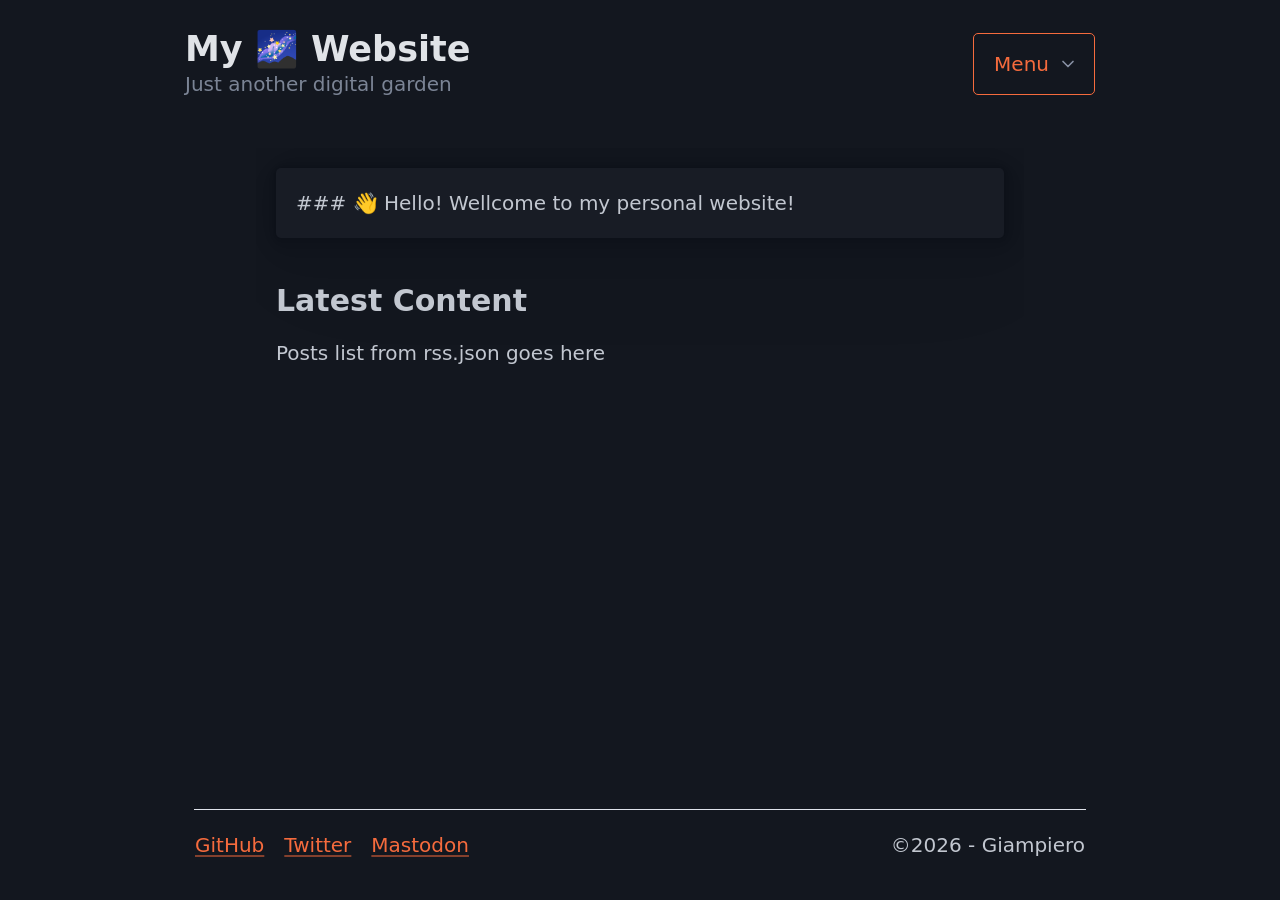
==== commit a96e91ad: "small adjustments" ====
--- a/index.html
+++ b/index.html
@@ -12,7 +12,7 @@
 <!-- Site Icons -->
 <link rel="icon" href="/favicon.ico" sizes="any" /><link rel="icon" href="/icon.svg" type="image/svg+xml" /><link rel="apple-touch-icon" href="icon.png" />
 <!-- Javascript -->
-<script src="/assets/js/htmx.min.js"></script><script src="/assets/js/htmx-json.min.js"></script><script src="/assets/js/marked.min.js"></script><script type="module" src="/assets/js/md-block.js"></script><script src="/assets/js/main.js"></script>
+<script src="/assets/js/htmx.min.js"></script><script src="/assets/js/htmx-json.min.js"></script><script src="/assets/js/marked.min.js"></script><script type="module" src="/assets/js/md-block.js"></script>
 </head>
 
 <body hx-ext="json-swap" hx-get="/data/sitedata.json" hx-trigger="load" hx-swap="json">
@@ -34,5 +34,7 @@
 
 </main>
 <footer hx-get="/components/footer.html" hx-trigger="load" hx-swap="outerHTML" id="footer" ></footer>
+
+<script src="/assets/js/main.js"></script>
 </body>
 </html>
--- a/assets/css/pico.css
+++ b/assets/css/pico.css
@@ -10,2393 +10,4 @@
  */
 @import url(/assets/css/colors/orange.css);
 
-@media (min-width: 576px) {
-  :root,
-  :host {
-    --pico-font-size: 106.25%;
-  }
-}
-@media (min-width: 768px) {
-  :root,
-  :host {
-    --pico-font-size: 112.5%;
-  }
-}
-@media (min-width: 1024px) {
-  :root,
-  :host {
-    --pico-font-size: 118.75%;
-  }
-}
-@media (min-width: 1280px) {
-  :root,
-  :host {
-    --pico-font-size: 125%;
-  }
-}
-@media (min-width: 1536px) {
-  :root,
-  :host {
-    --pico-font-size: 131.25%;
-  }
-}
-
-a {
-  --pico-text-decoration: underline;
-}
-a.secondary, a.contrast {
-  --pico-text-decoration: underline;
-}
-
-small {
-  --pico-font-size: 0.875em;
-}
-
-h1,
-h2,
-h3,
-h4,
-h5,
-h6 {
-  --pico-font-weight: 700;
-}
-
-h1 {
-  --pico-font-size: 2rem;
-  --pico-line-height: 1.125;
-  --pico-typography-spacing-top: 3rem;
-}
-
-h2 {
-  --pico-font-size: 1.75rem;
-  --pico-line-height: 1.15;
-  --pico-typography-spacing-top: 2.625rem;
-}
-
-h3 {
-  --pico-font-size: 1.5rem;
-  --pico-line-height: 1.175;
-  --pico-typography-spacing-top: 2.25rem;
-}
-
-h4 {
-  --pico-font-size: 1.25rem;
-  --pico-line-height: 1.2;
-  --pico-typography-spacing-top: 1.874rem;
-}
-
-h5 {
-  --pico-font-size: 1.125rem;
-  --pico-line-height: 1.225;
-  --pico-typography-spacing-top: 1.6875rem;
-}
-
-h6 {
-  --pico-font-size: 1rem;
-  --pico-line-height: 1.25;
-  --pico-typography-spacing-top: 1.5rem;
-}
-
-thead th,
-thead td,
-tfoot th,
-tfoot td {
-  --pico-font-weight: 600;
-  --pico-border-width: 0.1875rem;
-}
-
-pre,
-code,
-kbd,
-samp {
-  --pico-font-family: var(--pico-font-family-monospace);
-}
-
-kbd {
-  --pico-font-weight: bolder;
-}
-
-input:not([type=submit],
-[type=button],
-[type=reset],
-[type=checkbox],
-[type=radio],
-[type=file]),
-:where(select, textarea) {
-  --pico-outline-width: 0.0625rem;
-}
-
-[type=search] {
-  --pico-border-radius: 5rem;
-}
-
-[type=checkbox],
-[type=radio] {
-  --pico-border-width: 0.125rem;
-}
-
-[type=checkbox][role=switch] {
-  --pico-border-width: 0.1875rem;
-}
-
-details.dropdown summary:not([role=button]) {
-  --pico-outline-width: 0.0625rem;
-}
-
-nav details.dropdown summary:focus-visible {
-  --pico-outline-width: 0.125rem;
-}
-
-[role=search] {
-  --pico-border-radius: 5rem;
-}
-
-[role=search]:has(button.secondary:focus,
-[type=submit].secondary:focus,
-[type=button].secondary:focus,
-[role=button].secondary:focus),
-[role=group]:has(button.secondary:focus,
-[type=submit].secondary:focus,
-[type=button].secondary:focus,
-[role=button].secondary:focus) {
-  --pico-group-box-shadow-focus-with-button: 0 0 0 var(--pico-outline-width) var(--pico-secondary-focus);
-}
-[role=search]:has(button.contrast:focus,
-[type=submit].contrast:focus,
-[type=button].contrast:focus,
-[role=button].contrast:focus),
-[role=group]:has(button.contrast:focus,
-[type=submit].contrast:focus,
-[type=button].contrast:focus,
-[role=button].contrast:focus) {
-  --pico-group-box-shadow-focus-with-button: 0 0 0 var(--pico-outline-width) var(--pico-contrast-focus);
-}
-[role=search] button,
-[role=search] [type=submit],
-[role=search] [type=button],
-[role=search] [role=button],
-[role=group] button,
-[role=group] [type=submit],
-[role=group] [type=button],
-[role=group] [role=button] {
-  --pico-form-element-spacing-horizontal: 2rem;
-}
-
-details summary[role=button]:not(.outline)::after {
-  filter: brightness(0) invert(1);
-}
-
-[aria-busy=true]:not(input, select, textarea):is(button, [type=submit], [type=button], [type=reset], [role=button]):not(.outline)::before {
-  filter: brightness(0) invert(1);
-}
-
-/**
- * Document
- * Content-box & Responsive typography
- */
-*,
-*::before,
-*::after {
-  box-sizing: border-box;
-  background-repeat: no-repeat;
-}
-
-::before,
-::after {
-  text-decoration: inherit;
-  vertical-align: inherit;
-}
-
-:where(:root),
-:where(:host) {
-  -webkit-tap-highlight-color: transparent;
-  -webkit-text-size-adjust: 100%;
-  -moz-text-size-adjust: 100%;
-  text-size-adjust: 100%;
-  background-color: var(--pico-background-color);
-  color: var(--pico-color);
-  font-weight: var(--pico-font-weight);
-  font-size: var(--pico-font-size);
-  line-height: var(--pico-line-height);
-  font-family: var(--pico-font-family);
-  text-underline-offset: var(--pico-text-underline-offset);
-  text-rendering: optimizeLegibility;
-  overflow-wrap: break-word;
-  -moz-tab-size: 4;
-  -o-tab-size: 4;
-  tab-size: 4;
-}
-
-/**
- * Landmarks
- */
-body {
-  width: 100%;
-  margin: 0;
-}
-
-main {
-  display: block;
-}
-
-body > header,
-body > main,
-body > footer {
-  padding-block: var(--pico-block-spacing-vertical);
-}
-
-/**
- * Section
- */
-section {
-  margin-bottom: var(--pico-block-spacing-vertical);
-}
-
-/**
- * Container
- */
-.container,
-.container-fluid {
-  width: 100%;
-  margin-right: auto;
-  margin-left: auto;
-  padding-right: var(--pico-spacing);
-  padding-left: var(--pico-spacing);
-}
-
-@media (min-width: 576px) {
-  .container {
-    max-width: 510px;
-    padding-right: 0;
-    padding-left: 0;
-  }
-}
-@media (min-width: 768px) {
-  .container {
-    max-width: 700px;
-  }
-}
-@media (min-width: 1024px) {
-  .container {
-    max-width: 950px;
-  }
-}
-@media (min-width: 1280px) {
-  .container {
-    max-width: 1200px;
-  }
-}
-@media (min-width: 1536px) {
-  .container {
-    max-width: 1450px;
-  }
-}
-
-/**
- * Grid
- * Minimal grid system with auto-layout columns
- */
-.grid {
-  grid-column-gap: var(--pico-grid-column-gap);
-  grid-row-gap: var(--pico-grid-row-gap);
-  display: grid;
-  grid-template-columns: 1fr;
-}
-@media (min-width: 768px) {
-  .grid {
-    grid-template-columns: repeat(auto-fit, minmax(0%, 1fr));
-  }
-}
-.grid > * {
-  min-width: 0;
-}
-
-/**
- * Overflow auto
- */
-.overflow-auto {
-  overflow: auto;
-}
-
-/**
- * Typography
- */
-b,
-strong {
-  font-weight: bolder;
-}
-
-sub,
-sup {
-  position: relative;
-  font-size: 0.75em;
-  line-height: 0;
-  vertical-align: baseline;
-}
-
-sub {
-  bottom: -0.25em;
-}
-
-sup {
-  top: -0.5em;
-}
-
-address,
-blockquote,
-dl,
-ol,
-p,
-pre,
-table,
-ul {
-  margin-top: 0;
-  margin-bottom: var(--pico-typography-spacing-vertical);
-  color: var(--pico-color);
-  font-style: normal;
-  font-weight: var(--pico-font-weight);
-}
-
-h1,
-h2,
-h3,
-h4,
-h5,
-h6 {
-  margin-top: 0;
-  margin-bottom: var(--pico-typography-spacing-vertical);
-  color: var(--pico-color);
-  font-weight: var(--pico-font-weight);
-  font-size: var(--pico-font-size);
-  line-height: var(--pico-line-height);
-  font-family: var(--pico-font-family);
-}
-
-h1 {
-  --pico-color: var(--pico-h1-color);
-}
-
-h2 {
-  --pico-color: var(--pico-h2-color);
-}
-
-h3 {
-  --pico-color: var(--pico-h3-color);
-}
-
-h4 {
-  --pico-color: var(--pico-h4-color);
-}
-
-h5 {
-  --pico-color: var(--pico-h5-color);
-}
-
-h6 {
-  --pico-color: var(--pico-h6-color);
-}
-
-:where(article, address, blockquote, dl, figure, form, ol, p, pre, table, ul) ~ :is(h1, h2, h3, h4, h5, h6) {
-  margin-top: var(--pico-typography-spacing-top);
-}
-
-p {
-  margin-bottom: var(--pico-typography-spacing-vertical);
-}
-
-hgroup {
-  margin-bottom: var(--pico-typography-spacing-vertical);
-}
-hgroup > * {
-  margin-top: 0;
-  margin-bottom: 0;
-}
-hgroup > *:not(:first-child):last-child {
-  --pico-color: var(--pico-muted-color);
-  --pico-font-weight: unset;
-  font-size: 1rem;
-}
-
-:where(ol, ul) li {
-  margin-bottom: calc(var(--pico-typography-spacing-vertical) * 0.25);
-}
-
-:where(dl, ol, ul) :where(dl, ol, ul) {
-  margin: 0;
-  margin-top: calc(var(--pico-typography-spacing-vertical) * 0.25);
-}
-
-ul li {
-  list-style: square;
-}
-
-mark {
-  padding: 0.125rem 0.25rem;
-  background-color: var(--pico-mark-background-color);
-  color: var(--pico-mark-color);
-  vertical-align: baseline;
-}
-
-blockquote {
-  display: block;
-  margin: var(--pico-typography-spacing-vertical) 0;
-  padding: var(--pico-spacing);
-  border-right: none;
-  border-left: 0.25rem solid var(--pico-blockquote-border-color);
-  border-inline-start: 0.25rem solid var(--pico-blockquote-border-color);
-  border-inline-end: none;
-}
-blockquote footer {
-  margin-top: calc(var(--pico-typography-spacing-vertical) * 0.5);
-  color: var(--pico-blockquote-footer-color);
-}
-
-abbr[title] {
-  border-bottom: 1px dotted;
-  text-decoration: none;
-  cursor: help;
-}
-
-ins {
-  color: var(--pico-ins-color);
-  text-decoration: none;
-}
-
-del {
-  color: var(--pico-del-color);
-}
-
-::-moz-selection {
-  background-color: var(--pico-text-selection-color);
-}
-
-::selection {
-  background-color: var(--pico-text-selection-color);
-}
-
-/**
- * Link
- */
-:where(a:not([role=button])),
-[role=link] {
-  --pico-color: var(--pico-primary);
-  --pico-background-color: transparent;
-  --pico-underline: var(--pico-primary-underline);
-  outline: none;
-  background-color: var(--pico-background-color);
-  color: var(--pico-color);
-  -webkit-text-decoration: var(--pico-text-decoration);
-  text-decoration: var(--pico-text-decoration);
-  text-decoration-color: var(--pico-underline);
-  text-underline-offset: 0.125em;
-  transition: background-color var(--pico-transition), color var(--pico-transition), box-shadow var(--pico-transition), -webkit-text-decoration var(--pico-transition);
-  transition: background-color var(--pico-transition), color var(--pico-transition), text-decoration var(--pico-transition), box-shadow var(--pico-transition);
-  transition: background-color var(--pico-transition), color var(--pico-transition), text-decoration var(--pico-transition), box-shadow var(--pico-transition), -webkit-text-decoration var(--pico-transition);
-}
-:where(a:not([role=button])):is([aria-current]:not([aria-current=false]), :hover, :active, :focus),
-[role=link]:is([aria-current]:not([aria-current=false]), :hover, :active, :focus) {
-  --pico-color: var(--pico-primary-hover);
-  --pico-underline: var(--pico-primary-hover-underline);
-  --pico-text-decoration: underline;
-}
-:where(a:not([role=button])):focus-visible,
-[role=link]:focus-visible {
-  box-shadow: 0 0 0 var(--pico-outline-width) var(--pico-primary-focus);
-}
-:where(a:not([role=button])).secondary,
-[role=link].secondary {
-  --pico-color: var(--pico-secondary);
-  --pico-underline: var(--pico-secondary-underline);
-}
-:where(a:not([role=button])).secondary:is([aria-current]:not([aria-current=false]), :hover, :active, :focus),
-[role=link].secondary:is([aria-current]:not([aria-current=false]), :hover, :active, :focus) {
-  --pico-color: var(--pico-secondary-hover);
-  --pico-underline: var(--pico-secondary-hover-underline);
-}
-:where(a:not([role=button])).contrast,
-[role=link].contrast {
-  --pico-color: var(--pico-contrast);
-  --pico-underline: var(--pico-contrast-underline);
-}
-:where(a:not([role=button])).contrast:is([aria-current]:not([aria-current=false]), :hover, :active, :focus),
-[role=link].contrast:is([aria-current]:not([aria-current=false]), :hover, :active, :focus) {
-  --pico-color: var(--pico-contrast-hover);
-  --pico-underline: var(--pico-contrast-hover-underline);
-}
-
-a[role=button] {
-  display: inline-block;
-}
-
-/**
- * Button
- */
-button {
-  margin: 0;
-  overflow: visible;
-  font-family: inherit;
-  text-transform: none;
-}
-
-button,
-[type=submit],
-[type=reset],
-[type=button] {
-  -webkit-appearance: button;
-}
-
-button,
-[type=submit],
-[type=reset],
-[type=button],
-[type=file]::file-selector-button,
-[role=button] {
-  --pico-background-color: var(--pico-primary-background);
-  --pico-border-color: var(--pico-primary-border);
-  --pico-color: var(--pico-primary-inverse);
-  --pico-box-shadow: var(--pico-button-box-shadow, 0 0 0 rgba(0, 0, 0, 0));
-  padding: var(--pico-form-element-spacing-vertical) var(--pico-form-element-spacing-horizontal);
-  border: var(--pico-border-width) solid var(--pico-border-color);
-  border-radius: var(--pico-border-radius);
-  outline: none;
-  background-color: var(--pico-background-color);
-  box-shadow: var(--pico-box-shadow);
-  color: var(--pico-color);
-  font-weight: var(--pico-font-weight);
-  font-size: 1rem;
-  line-height: var(--pico-line-height);
-  text-align: center;
-  text-decoration: none;
-  cursor: pointer;
-  -webkit-user-select: none;
-  -moz-user-select: none;
-  user-select: none;
-  transition: background-color var(--pico-transition), border-color var(--pico-transition), color var(--pico-transition), box-shadow var(--pico-transition);
-}
-button:is([aria-current]:not([aria-current=false])), button:is(:hover, :active, :focus),
-[type=submit]:is([aria-current]:not([aria-current=false])),
-[type=submit]:is(:hover, :active, :focus),
-[type=reset]:is([aria-current]:not([aria-current=false])),
-[type=reset]:is(:hover, :active, :focus),
-[type=button]:is([aria-current]:not([aria-current=false])),
-[type=button]:is(:hover, :active, :focus),
-[type=file]::file-selector-button:is([aria-current]:not([aria-current=false])),
-[type=file]::file-selector-button:is(:hover, :active, :focus),
-[role=button]:is([aria-current]:not([aria-current=false])),
-[role=button]:is(:hover, :active, :focus) {
-  --pico-background-color: var(--pico-primary-hover-background);
-  --pico-border-color: var(--pico-primary-hover-border);
-  --pico-box-shadow: var(--pico-button-hover-box-shadow, 0 0 0 rgba(0, 0, 0, 0));
-  --pico-color: var(--pico-primary-inverse);
-}
-button:focus, button:is([aria-current]:not([aria-current=false])):focus,
-[type=submit]:focus,
-[type=submit]:is([aria-current]:not([aria-current=false])):focus,
-[type=reset]:focus,
-[type=reset]:is([aria-current]:not([aria-current=false])):focus,
-[type=button]:focus,
-[type=button]:is([aria-current]:not([aria-current=false])):focus,
-[type=file]::file-selector-button:focus,
-[type=file]::file-selector-button:is([aria-current]:not([aria-current=false])):focus,
-[role=button]:focus,
-[role=button]:is([aria-current]:not([aria-current=false])):focus {
-  --pico-box-shadow: var(--pico-button-hover-box-shadow, 0 0 0 rgba(0, 0, 0, 0)), 0 0 0 var(--pico-outline-width) var(--pico-primary-focus);
-}
-
-[type=submit],
-[type=reset],
-[type=button] {
-  margin-bottom: var(--pico-spacing);
-}
-
-:is(button, [type=submit], [type=button], [role=button]).secondary,
-[type=reset],
-[type=file]::file-selector-button {
-  --pico-background-color: var(--pico-secondary-background);
-  --pico-border-color: var(--pico-secondary-border);
-  --pico-color: var(--pico-secondary-inverse);
-  cursor: pointer;
-}
-:is(button, [type=submit], [type=button], [role=button]).secondary:is([aria-current]:not([aria-current=false]), :hover, :active, :focus),
-[type=reset]:is([aria-current]:not([aria-current=false]), :hover, :active, :focus),
-[type=file]::file-selector-button:is([aria-current]:not([aria-current=false]), :hover, :active, :focus) {
-  --pico-background-color: var(--pico-secondary-hover-background);
-  --pico-border-color: var(--pico-secondary-hover-border);
-  --pico-color: var(--pico-secondary-inverse);
-}
-:is(button, [type=submit], [type=button], [role=button]).secondary:focus, :is(button, [type=submit], [type=button], [role=button]).secondary:is([aria-current]:not([aria-current=false])):focus,
-[type=reset]:focus,
-[type=reset]:is([aria-current]:not([aria-current=false])):focus,
-[type=file]::file-selector-button:focus,
-[type=file]::file-selector-button:is([aria-current]:not([aria-current=false])):focus {
-  --pico-box-shadow: var(--pico-button-hover-box-shadow, 0 0 0 rgba(0, 0, 0, 0)), 0 0 0 var(--pico-outline-width) var(--pico-secondary-focus);
-}
-
-:is(button, [type=submit], [type=button], [role=button]).contrast {
-  --pico-background-color: var(--pico-contrast-background);
-  --pico-border-color: var(--pico-contrast-border);
-  --pico-color: var(--pico-contrast-inverse);
-}
-:is(button, [type=submit], [type=button], [role=button]).contrast:is([aria-current]:not([aria-current=false]), :hover, :active, :focus) {
-  --pico-background-color: var(--pico-contrast-hover-background);
-  --pico-border-color: var(--pico-contrast-hover-border);
-  --pico-color: var(--pico-contrast-inverse);
-}
-:is(button, [type=submit], [type=button], [role=button]).contrast:focus, :is(button, [type=submit], [type=button], [role=button]).contrast:is([aria-current]:not([aria-current=false])):focus {
-  --pico-box-shadow: var(--pico-button-hover-box-shadow, 0 0 0 rgba(0, 0, 0, 0)), 0 0 0 var(--pico-outline-width) var(--pico-contrast-focus);
-}
-
-:is(button, [type=submit], [type=button], [role=button]).outline,
-[type=reset].outline {
-  --pico-background-color: transparent;
-  --pico-color: var(--pico-primary);
-  --pico-border-color: var(--pico-primary);
-}
-:is(button, [type=submit], [type=button], [role=button]).outline:is([aria-current]:not([aria-current=false]), :hover, :active, :focus),
-[type=reset].outline:is([aria-current]:not([aria-current=false]), :hover, :active, :focus) {
-  --pico-background-color: transparent;
-  --pico-color: var(--pico-primary-hover);
-  --pico-border-color: var(--pico-primary-hover);
-}
-
-:is(button, [type=submit], [type=button], [role=button]).outline.secondary,
-[type=reset].outline {
-  --pico-color: var(--pico-secondary);
-  --pico-border-color: var(--pico-secondary);
-}
-:is(button, [type=submit], [type=button], [role=button]).outline.secondary:is([aria-current]:not([aria-current=false]), :hover, :active, :focus),
-[type=reset].outline:is([aria-current]:not([aria-current=false]), :hover, :active, :focus) {
-  --pico-color: var(--pico-secondary-hover);
-  --pico-border-color: var(--pico-secondary-hover);
-}
-
-:is(button, [type=submit], [type=button], [role=button]).outline.contrast {
-  --pico-color: var(--pico-contrast);
-  --pico-border-color: var(--pico-contrast);
-}
-:is(button, [type=submit], [type=button], [role=button]).outline.contrast:is([aria-current]:not([aria-current=false]), :hover, :active, :focus) {
-  --pico-color: var(--pico-contrast-hover);
-  --pico-border-color: var(--pico-contrast-hover);
-}
-
-:where(button, [type=submit], [type=reset], [type=button], [role=button])[disabled],
-:where(fieldset[disabled]) :is(button, [type=submit], [type=button], [type=reset], [role=button]) {
-  opacity: 0.5;
-  pointer-events: none;
-}
-
-/**
- * Table
- */
-:where(table) {
-  width: 100%;
-  border-collapse: collapse;
-  border-spacing: 0;
-  text-indent: 0;
-}
-
-th,
-td {
-  padding: calc(var(--pico-spacing) / 2) var(--pico-spacing);
-  border-bottom: var(--pico-border-width) solid var(--pico-table-border-color);
-  background-color: var(--pico-background-color);
-  color: var(--pico-color);
-  font-weight: var(--pico-font-weight);
-  text-align: left;
-  text-align: start;
-}
-
-tfoot th,
-tfoot td {
-  border-top: var(--pico-border-width) solid var(--pico-table-border-color);
-  border-bottom: 0;
-}
-
-table.striped tbody tr:nth-child(odd) th,
-table.striped tbody tr:nth-child(odd) td {
-  background-color: var(--pico-table-row-stripped-background-color);
-}
-
-/**
- * Embedded content
- */
-:where(audio, canvas, iframe, img, svg, video) {
-  vertical-align: middle;
-}
-
-audio,
-video {
-  display: inline-block;
-}
-
-audio:not([controls]) {
-  display: none;
-  height: 0;
-}
-
-:where(iframe) {
-  border-style: none;
-}
-
-img {
-  max-width: 100%;
-  height: auto;
-  border-style: none;
-}
-
-:where(svg:not([fill])) {
-  fill: currentColor;
-}
-
-svg:not(:root),
-svg:not(:host) {
-  overflow: hidden;
-}
-
-/**
- * Code
- */
-pre,
-code,
-kbd,
-samp {
-  font-size: 0.875em;
-  font-family: var(--pico-font-family);
-}
-
-pre code,
-pre samp {
-  font-size: inherit;
-  font-family: inherit;
-}
-
-pre {
-  -ms-overflow-style: scrollbar;
-  overflow: auto;
-}
-
-pre,
-code,
-kbd,
-samp {
-  border-radius: var(--pico-border-radius);
-  background: var(--pico-code-background-color);
-  color: var(--pico-code-color);
-  font-weight: var(--pico-font-weight);
-  line-height: initial;
-}
-
-code,
-kbd,
-samp {
-  display: inline-block;
-  padding: 0.375rem;
-}
-
-pre {
-  display: block;
-  margin-bottom: var(--pico-spacing);
-  overflow-x: auto;
-}
-pre > code,
-pre > samp {
-  display: block;
-  padding: var(--pico-spacing);
-  background: none;
-  line-height: var(--pico-line-height);
-}
-
-kbd {
-  background-color: var(--pico-code-kbd-background-color);
-  color: var(--pico-code-kbd-color);
-  vertical-align: baseline;
-}
-
-/**
- * Figure
- */
-figure {
-  display: block;
-  margin: 0;
-  padding: 0;
-}
-figure figcaption {
-  padding: calc(var(--pico-spacing) * 0.5) 0;
-  color: var(--pico-muted-color);
-}
-
-/**
- * Misc
- */
-hr {
-  height: 0;
-  margin: var(--pico-typography-spacing-vertical) 0;
-  border: 0;
-  border-top: 1px solid var(--pico-muted-border-color);
-  color: inherit;
-}
-
-[hidden],
-template {
-  display: none !important;
-}
-
-canvas {
-  display: inline-block;
-}
-
-/**
- * Basics form elements
- */
-input,
-optgroup,
-select,
-textarea {
-  margin: 0;
-  font-size: 1rem;
-  line-height: var(--pico-line-height);
-  font-family: inherit;
-  letter-spacing: inherit;
-}
-
-input {
-  overflow: visible;
-}
-
-select {
-  text-transform: none;
-}
-
-legend {
-  max-width: 100%;
-  padding: 0;
-  color: inherit;
-  white-space: normal;
-}
-
-textarea {
-  overflow: auto;
-}
-
-[type=checkbox],
-[type=radio] {
-  padding: 0;
-}
-
-::-webkit-inner-spin-button,
-::-webkit-outer-spin-button {
-  height: auto;
-}
-
-[type=search] {
-  -webkit-appearance: textfield;
-  outline-offset: -2px;
-}
-
-[type=search]::-webkit-search-decoration {
-  -webkit-appearance: none;
-}
-
-::-webkit-file-upload-button {
-  -webkit-appearance: button;
-  font: inherit;
-}
-
-::-moz-focus-inner {
-  padding: 0;
-  border-style: none;
-}
-
-:-moz-focusring {
-  outline: none;
-}
-
-:-moz-ui-invalid {
-  box-shadow: none;
-}
-
-::-ms-expand {
-  display: none;
-}
-
-[type=file],
-[type=range] {
-  padding: 0;
-  border-width: 0;
-}
-
-input:not([type=checkbox], [type=radio], [type=range]) {
-  height: calc(1rem * var(--pico-line-height) + var(--pico-form-element-spacing-vertical) * 2 + var(--pico-border-width) * 2);
-}
-
-fieldset {
-  width: 100%;
-  margin: 0;
-  margin-bottom: var(--pico-spacing);
-  padding: 0;
-  border: 0;
-}
-
-label,
-fieldset legend {
-  display: block;
-  margin-bottom: calc(var(--pico-spacing) * 0.375);
-  color: var(--pico-color);
-  font-weight: var(--pico-form-label-font-weight, var(--pico-font-weight));
-}
-
-fieldset legend {
-  margin-bottom: calc(var(--pico-spacing) * 0.5);
-}
-
-input:not([type=checkbox], [type=radio]),
-button[type=submit],
-select,
-textarea {
-  width: 100%;
-}
-
-input:not([type=checkbox], [type=radio], [type=range], [type=file]),
-select,
-textarea {
-  -webkit-appearance: none;
-  -moz-appearance: none;
-  appearance: none;
-  padding: var(--pico-form-element-spacing-vertical) var(--pico-form-element-spacing-horizontal);
-}
-
-input,
-select,
-textarea {
-  --pico-background-color: var(--pico-form-element-background-color);
-  --pico-border-color: var(--pico-form-element-border-color);
-  --pico-color: var(--pico-form-element-color);
-  --pico-box-shadow: none;
-  border: var(--pico-border-width) solid var(--pico-border-color);
-  border-radius: var(--pico-border-radius);
-  outline: none;
-  background-color: var(--pico-background-color);
-  box-shadow: var(--pico-box-shadow);
-  color: var(--pico-color);
-  font-weight: var(--pico-font-weight);
-  transition: background-color var(--pico-transition), border-color var(--pico-transition), color var(--pico-transition), box-shadow var(--pico-transition);
-}
-
-input:not([type=submit],
-[type=button],
-[type=reset],
-[type=checkbox],
-[type=radio],
-[readonly]):is(:active, :focus),
-:where(select, textarea):not([readonly]):is(:active, :focus) {
-  --pico-background-color: var(--pico-form-element-active-background-color);
-}
-
-input:not([type=submit], [type=button], [type=reset], [role=switch], [readonly]):is(:active, :focus),
-:where(select, textarea):not([readonly]):is(:active, :focus) {
-  --pico-border-color: var(--pico-form-element-active-border-color);
-}
-
-input:not([type=submit],
-[type=button],
-[type=reset],
-[type=range],
-[type=file],
-[readonly]):focus,
-:where(select, textarea):not([readonly]):focus {
-  --pico-box-shadow: 0 0 0 var(--pico-outline-width) var(--pico-form-element-focus-color);
-}
-
-input:not([type=submit], [type=button], [type=reset])[disabled],
-select[disabled],
-textarea[disabled],
-label[aria-disabled=true],
-:where(fieldset[disabled]) :is(input:not([type=submit], [type=button], [type=reset]), select, textarea) {
-  opacity: var(--pico-form-element-disabled-opacity);
-  pointer-events: none;
-}
-
-label[aria-disabled=true] input[disabled] {
-  opacity: 1;
-}
-
-:where(input, select, textarea):not([type=checkbox],
-[type=radio],
-[type=date],
-[type=datetime-local],
-[type=month],
-[type=time],
-[type=week],
-[type=range])[aria-invalid] {
-  padding-right: calc(var(--pico-form-element-spacing-horizontal) + 1.5rem) !important;
-  padding-left: var(--pico-form-element-spacing-horizontal);
-  padding-inline-start: var(--pico-form-element-spacing-horizontal) !important;
-  padding-inline-end: calc(var(--pico-form-element-spacing-horizontal) + 1.5rem) !important;
-  background-position: center right 0.75rem;
-  background-size: 1rem auto;
-  background-repeat: no-repeat;
-}
-:where(input, select, textarea):not([type=checkbox],
-[type=radio],
-[type=date],
-[type=datetime-local],
-[type=month],
-[type=time],
-[type=week],
-[type=range])[aria-invalid=false]:not(select) {
-  background-image: var(--pico-icon-valid);
-}
-:where(input, select, textarea):not([type=checkbox],
-[type=radio],
-[type=date],
-[type=datetime-local],
-[type=month],
-[type=time],
-[type=week],
-[type=range])[aria-invalid=true]:not(select) {
-  background-image: var(--pico-icon-invalid);
-}
-:where(input, select, textarea)[aria-invalid=false] {
-  --pico-border-color: var(--pico-form-element-valid-border-color);
-}
-:where(input, select, textarea)[aria-invalid=false]:is(:active, :focus) {
-  --pico-border-color: var(--pico-form-element-valid-active-border-color) !important;
-}
-:where(input, select, textarea)[aria-invalid=false]:is(:active, :focus):not([type=checkbox], [type=radio]) {
-  --pico-box-shadow: 0 0 0 var(--pico-outline-width) var(--pico-form-element-valid-focus-color) !important;
-}
-:where(input, select, textarea)[aria-invalid=true] {
-  --pico-border-color: var(--pico-form-element-invalid-border-color);
-}
-:where(input, select, textarea)[aria-invalid=true]:is(:active, :focus) {
-  --pico-border-color: var(--pico-form-element-invalid-active-border-color) !important;
-}
-:where(input, select, textarea)[aria-invalid=true]:is(:active, :focus):not([type=checkbox], [type=radio]) {
-  --pico-box-shadow: 0 0 0 var(--pico-outline-width) var(--pico-form-element-invalid-focus-color) !important;
-}
-
-[dir=rtl] :where(input, select, textarea):not([type=checkbox], [type=radio]):is([aria-invalid], [aria-invalid=true], [aria-invalid=false]) {
-  background-position: center left 0.75rem;
-}
-
-input::placeholder,
-input::-webkit-input-placeholder,
-textarea::placeholder,
-textarea::-webkit-input-placeholder,
-select:invalid {
-  color: var(--pico-form-element-placeholder-color);
-  opacity: 1;
-}
-
-input:not([type=checkbox], [type=radio]),
-select,
-textarea {
-  margin-bottom: var(--pico-spacing);
-}
-
-select::-ms-expand {
-  border: 0;
-  background-color: transparent;
-}
-select:not([multiple], [size]) {
-  padding-right: calc(var(--pico-form-element-spacing-horizontal) + 1.5rem);
-  padding-left: var(--pico-form-element-spacing-horizontal);
-  padding-inline-start: var(--pico-form-element-spacing-horizontal);
-  padding-inline-end: calc(var(--pico-form-element-spacing-horizontal) + 1.5rem);
-  background-image: var(--pico-icon-chevron);
-  background-position: center right 0.75rem;
-  background-size: 1rem auto;
-  background-repeat: no-repeat;
-}
-select[multiple] option:checked {
-  background: var(--pico-form-element-selected-background-color);
-  color: var(--pico-form-element-color);
-}
-
-[dir=rtl] select:not([multiple], [size]) {
-  background-position: center left 0.75rem;
-}
-
-textarea {
-  display: block;
-  resize: vertical;
-}
-textarea[aria-invalid] {
-  --pico-icon-height: calc(1rem * var(--pico-line-height) + var(--pico-form-element-spacing-vertical) * 2 + var(--pico-border-width) * 2);
-  background-position: top right 0.75rem !important;
-  background-size: 1rem var(--pico-icon-height) !important;
-}
-
-:where(input, select, textarea, fieldset, .grid) + small {
-  display: block;
-  width: 100%;
-  margin-top: calc(var(--pico-spacing) * -0.75);
-  margin-bottom: var(--pico-spacing);
-  color: var(--pico-muted-color);
-}
-:where(input, select, textarea, fieldset, .grid)[aria-invalid=false] + small {
-  color: var(--pico-ins-color);
-}
-:where(input, select, textarea, fieldset, .grid)[aria-invalid=true] + small {
-  color: var(--pico-del-color);
-}
-
-label > :where(input, select, textarea) {
-  margin-top: calc(var(--pico-spacing) * 0.25);
-}
-
-/**
- * Checkboxes, Radios and Switches
- */
-label:has([type=checkbox], [type=radio]) {
-  width: -moz-fit-content;
-  width: fit-content;
-  cursor: pointer;
-}
-
-[type=checkbox],
-[type=radio] {
-  -webkit-appearance: none;
-  -moz-appearance: none;
-  appearance: none;
-  width: 1.25em;
-  height: 1.25em;
-  margin-top: -0.125em;
-  margin-inline-end: 0.5em;
-  border-width: var(--pico-border-width);
-  vertical-align: middle;
-  cursor: pointer;
-}
-[type=checkbox]::-ms-check,
-[type=radio]::-ms-check {
-  display: none;
-}
-[type=checkbox]:checked, [type=checkbox]:checked:active, [type=checkbox]:checked:focus,
-[type=radio]:checked,
-[type=radio]:checked:active,
-[type=radio]:checked:focus {
-  --pico-background-color: var(--pico-primary-background);
-  --pico-border-color: var(--pico-primary-border);
-  background-image: var(--pico-icon-checkbox);
-  background-position: center;
-  background-size: 0.75em auto;
-  background-repeat: no-repeat;
-}
-[type=checkbox] ~ label,
-[type=radio] ~ label {
-  display: inline-block;
-  margin-bottom: 0;
-  cursor: pointer;
-}
-[type=checkbox] ~ label:not(:last-of-type),
-[type=radio] ~ label:not(:last-of-type) {
-  margin-inline-end: 1em;
-}
-
-[type=checkbox]:indeterminate {
-  --pico-background-color: var(--pico-primary-background);
-  --pico-border-color: var(--pico-primary-border);
-  background-image: var(--pico-icon-minus);
-  background-position: center;
-  background-size: 0.75em auto;
-  background-repeat: no-repeat;
-}
-
-[type=radio] {
-  border-radius: 50%;
-}
-[type=radio]:checked, [type=radio]:checked:active, [type=radio]:checked:focus {
-  --pico-background-color: var(--pico-primary-inverse);
-  border-width: 0.35em;
-  background-image: none;
-}
-
-[type=checkbox][role=switch] {
-  --pico-background-color: var(--pico-switch-background-color);
-  --pico-color: var(--pico-switch-color);
-  width: 2.25em;
-  height: 1.25em;
-  border: var(--pico-border-width) solid var(--pico-border-color);
-  border-radius: 1.25em;
-  background-color: var(--pico-background-color);
-  line-height: 1.25em;
-}
-[type=checkbox][role=switch]:not([aria-invalid]) {
-  --pico-border-color: var(--pico-switch-background-color);
-}
-[type=checkbox][role=switch]:before {
-  display: block;
-  aspect-ratio: 1;
-  height: 100%;
-  border-radius: 50%;
-  background-color: var(--pico-color);
-  box-shadow: var(--pico-switch-thumb-box-shadow);
-  content: "";
-  transition: margin 0.1s ease-in-out;
-}
-[type=checkbox][role=switch]:focus {
-  --pico-background-color: var(--pico-switch-background-color);
-  --pico-border-color: var(--pico-switch-background-color);
-}
-[type=checkbox][role=switch]:checked {
-  --pico-background-color: var(--pico-switch-checked-background-color);
-  --pico-border-color: var(--pico-switch-checked-background-color);
-  background-image: none;
-}
-[type=checkbox][role=switch]:checked::before {
-  margin-inline-start: calc(2.25em - 1.25em);
-}
-[type=checkbox][role=switch][disabled] {
-  --pico-background-color: var(--pico-border-color);
-}
-
-[type=checkbox][aria-invalid=false]:checked, [type=checkbox][aria-invalid=false]:checked:active, [type=checkbox][aria-invalid=false]:checked:focus,
-[type=checkbox][role=switch][aria-invalid=false]:checked,
-[type=checkbox][role=switch][aria-invalid=false]:checked:active,
-[type=checkbox][role=switch][aria-invalid=false]:checked:focus {
-  --pico-background-color: var(--pico-form-element-valid-border-color);
-}
-[type=checkbox]:checked[aria-invalid=true], [type=checkbox]:checked:active[aria-invalid=true], [type=checkbox]:checked:focus[aria-invalid=true],
-[type=checkbox][role=switch]:checked[aria-invalid=true],
-[type=checkbox][role=switch]:checked:active[aria-invalid=true],
-[type=checkbox][role=switch]:checked:focus[aria-invalid=true] {
-  --pico-background-color: var(--pico-form-element-invalid-border-color);
-}
-
-[type=checkbox][aria-invalid=false]:checked, [type=checkbox][aria-invalid=false]:checked:active, [type=checkbox][aria-invalid=false]:checked:focus,
-[type=radio][aria-invalid=false]:checked,
-[type=radio][aria-invalid=false]:checked:active,
-[type=radio][aria-invalid=false]:checked:focus,
-[type=checkbox][role=switch][aria-invalid=false]:checked,
-[type=checkbox][role=switch][aria-invalid=false]:checked:active,
-[type=checkbox][role=switch][aria-invalid=false]:checked:focus {
-  --pico-border-color: var(--pico-form-element-valid-border-color);
-}
-[type=checkbox]:checked[aria-invalid=true], [type=checkbox]:checked:active[aria-invalid=true], [type=checkbox]:checked:focus[aria-invalid=true],
-[type=radio]:checked[aria-invalid=true],
-[type=radio]:checked:active[aria-invalid=true],
-[type=radio]:checked:focus[aria-invalid=true],
-[type=checkbox][role=switch]:checked[aria-invalid=true],
-[type=checkbox][role=switch]:checked:active[aria-invalid=true],
-[type=checkbox][role=switch]:checked:focus[aria-invalid=true] {
-  --pico-border-color: var(--pico-form-element-invalid-border-color);
-}
-
-/**
- * Input type color
- */
-[type=color]::-webkit-color-swatch-wrapper {
-  padding: 0;
-}
-[type=color]::-moz-focus-inner {
-  padding: 0;
-}
-[type=color]::-webkit-color-swatch {
-  border: 0;
-  border-radius: calc(var(--pico-border-radius) * 0.5);
-}
-[type=color]::-moz-color-swatch {
-  border: 0;
-  border-radius: calc(var(--pico-border-radius) * 0.5);
-}
-
-/**
- * Input type datetime
- */
-input:not([type=checkbox], [type=radio], [type=range], [type=file]):is([type=date], [type=datetime-local], [type=month], [type=time], [type=week]) {
-  --pico-icon-position: 0.75rem;
-  --pico-icon-width: 1rem;
-  padding-right: calc(var(--pico-icon-width) + var(--pico-icon-position));
-  background-image: var(--pico-icon-date);
-  background-position: center right var(--pico-icon-position);
-  background-size: var(--pico-icon-width) auto;
-  background-repeat: no-repeat;
-}
-input:not([type=checkbox], [type=radio], [type=range], [type=file])[type=time] {
-  background-image: var(--pico-icon-time);
-}
-
-[type=date]::-webkit-calendar-picker-indicator,
-[type=datetime-local]::-webkit-calendar-picker-indicator,
-[type=month]::-webkit-calendar-picker-indicator,
-[type=time]::-webkit-calendar-picker-indicator,
-[type=week]::-webkit-calendar-picker-indicator {
-  width: var(--pico-icon-width);
-  margin-right: calc(var(--pico-icon-width) * -1);
-  margin-left: var(--pico-icon-position);
-  opacity: 0;
-}
-
-@-moz-document url-prefix() {
-  [type=date],
-  [type=datetime-local],
-  [type=month],
-  [type=time],
-  [type=week] {
-    padding-right: var(--pico-form-element-spacing-horizontal) !important;
-    background-image: none !important;
-  }
-}
-[dir=rtl] :is([type=date], [type=datetime-local], [type=month], [type=time], [type=week]) {
-  text-align: right;
-}
-
-/**
- * Input type file
- */
-[type=file] {
-  --pico-color: var(--pico-muted-color);
-  margin-left: calc(var(--pico-outline-width) * -1);
-  padding: calc(var(--pico-form-element-spacing-vertical) * 0.5) 0;
-  padding-left: var(--pico-outline-width);
-  border: 0;
-  border-radius: 0;
-  background: none;
-}
-[type=file]::file-selector-button {
-  margin-right: calc(var(--pico-spacing) / 2);
-  padding: calc(var(--pico-form-element-spacing-vertical) * 0.5) var(--pico-form-element-spacing-horizontal);
-}
-[type=file]:is(:hover, :active, :focus)::file-selector-button {
-  --pico-background-color: var(--pico-secondary-hover-background);
-  --pico-border-color: var(--pico-secondary-hover-border);
-}
-[type=file]:focus::file-selector-button {
-  --pico-box-shadow: var(--pico-button-hover-box-shadow, 0 0 0 rgba(0, 0, 0, 0)), 0 0 0 var(--pico-outline-width) var(--pico-secondary-focus);
-}
-
-/**
- * Input type range
- */
-[type=range] {
-  -webkit-appearance: none;
-  -moz-appearance: none;
-  appearance: none;
-  width: 100%;
-  height: 1.25rem;
-  background: none;
-}
-[type=range]::-webkit-slider-runnable-track {
-  width: 100%;
-  height: 0.375rem;
-  border-radius: var(--pico-border-radius);
-  background-color: var(--pico-range-border-color);
-  -webkit-transition: background-color var(--pico-transition), box-shadow var(--pico-transition);
-  transition: background-color var(--pico-transition), box-shadow var(--pico-transition);
-}
-[type=range]::-moz-range-track {
-  width: 100%;
-  height: 0.375rem;
-  border-radius: var(--pico-border-radius);
-  background-color: var(--pico-range-border-color);
-  -moz-transition: background-color var(--pico-transition), box-shadow var(--pico-transition);
-  transition: background-color var(--pico-transition), box-shadow var(--pico-transition);
-}
-[type=range]::-ms-track {
-  width: 100%;
-  height: 0.375rem;
-  border-radius: var(--pico-border-radius);
-  background-color: var(--pico-range-border-color);
-  -ms-transition: background-color var(--pico-transition), box-shadow var(--pico-transition);
-  transition: background-color var(--pico-transition), box-shadow var(--pico-transition);
-}
-[type=range]::-webkit-slider-thumb {
-  -webkit-appearance: none;
-  width: 1.25rem;
-  height: 1.25rem;
-  margin-top: -0.4375rem;
-  border: 2px solid var(--pico-range-thumb-border-color);
-  border-radius: 50%;
-  background-color: var(--pico-range-thumb-color);
-  cursor: pointer;
-  -webkit-transition: background-color var(--pico-transition), transform var(--pico-transition);
-  transition: background-color var(--pico-transition), transform var(--pico-transition);
-}
-[type=range]::-moz-range-thumb {
-  -webkit-appearance: none;
-  width: 1.25rem;
-  height: 1.25rem;
-  margin-top: -0.4375rem;
-  border: 2px solid var(--pico-range-thumb-border-color);
-  border-radius: 50%;
-  background-color: var(--pico-range-thumb-color);
-  cursor: pointer;
-  -moz-transition: background-color var(--pico-transition), transform var(--pico-transition);
-  transition: background-color var(--pico-transition), transform var(--pico-transition);
-}
-[type=range]::-ms-thumb {
-  -webkit-appearance: none;
-  width: 1.25rem;
-  height: 1.25rem;
-  margin-top: -0.4375rem;
-  border: 2px solid var(--pico-range-thumb-border-color);
-  border-radius: 50%;
-  background-color: var(--pico-range-thumb-color);
-  cursor: pointer;
-  -ms-transition: background-color var(--pico-transition), transform var(--pico-transition);
-  transition: background-color var(--pico-transition), transform var(--pico-transition);
-}
-[type=range]:active, [type=range]:focus-within {
-  --pico-range-border-color: var(--pico-range-active-border-color);
-  --pico-range-thumb-color: var(--pico-range-thumb-active-color);
-}
-[type=range]:active::-webkit-slider-thumb {
-  transform: scale(1.25);
-}
-[type=range]:active::-moz-range-thumb {
-  transform: scale(1.25);
-}
-[type=range]:active::-ms-thumb {
-  transform: scale(1.25);
-}
-
-/**
- * Input type search
- */
-input:not([type=checkbox], [type=radio], [type=range], [type=file])[type=search] {
-  padding-inline-start: calc(var(--pico-form-element-spacing-horizontal) + 1.75rem);
-  background-image: var(--pico-icon-search);
-  background-position: center left calc(var(--pico-form-element-spacing-horizontal) + 0.125rem);
-  background-size: 1rem auto;
-  background-repeat: no-repeat;
-}
-input:not([type=checkbox], [type=radio], [type=range], [type=file])[type=search][aria-invalid] {
-  padding-inline-start: calc(var(--pico-form-element-spacing-horizontal) + 1.75rem) !important;
-  background-position: center left 1.125rem, center right 0.75rem;
-}
-input:not([type=checkbox], [type=radio], [type=range], [type=file])[type=search][aria-invalid=false] {
-  background-image: var(--pico-icon-search), var(--pico-icon-valid);
-}
-input:not([type=checkbox], [type=radio], [type=range], [type=file])[type=search][aria-invalid=true] {
-  background-image: var(--pico-icon-search), var(--pico-icon-invalid);
-}
-
-[dir=rtl] :where(input):not([type=checkbox], [type=radio], [type=range], [type=file])[type=search] {
-  background-position: center right 1.125rem;
-}
-[dir=rtl] :where(input):not([type=checkbox], [type=radio], [type=range], [type=file])[type=search][aria-invalid] {
-  background-position: center right 1.125rem, center left 0.75rem;
-}
-
-/**
- * Accordion (<details>)
- */
-details {
-  display: block;
-  margin-bottom: var(--pico-spacing);
-}
-details summary {
-  line-height: 1rem;
-  list-style-type: none;
-  cursor: pointer;
-  transition: color var(--pico-transition);
-}
-details summary:not([role]) {
-  color: var(--pico-accordion-close-summary-color);
-}
-details summary::-webkit-details-marker {
-  display: none;
-}
-details summary::marker {
-  display: none;
-}
-details summary::-moz-list-bullet {
-  list-style-type: none;
-}
-details summary::after {
-  display: block;
-  width: 1rem;
-  height: 1rem;
-  margin-inline-start: calc(var(--pico-spacing, 1rem) * 0.5);
-  float: right;
-  transform: rotate(-90deg);
-  background-image: var(--pico-icon-chevron);
-  background-position: right center;
-  background-size: 1rem auto;
-  background-repeat: no-repeat;
-  content: "";
-  transition: transform var(--pico-transition);
-}
-details summary:focus {
-  outline: none;
-}
-details summary:focus:not([role]) {
-  color: var(--pico-accordion-active-summary-color);
-}
-details summary:focus-visible:not([role]) {
-  outline: var(--pico-outline-width) solid var(--pico-primary-focus);
-  outline-offset: calc(var(--pico-spacing, 1rem) * 0.5);
-  color: var(--pico-primary);
-}
-details summary[role=button] {
-  width: 100%;
-  text-align: left;
-}
-details summary[role=button]::after {
-  height: calc(1rem * var(--pico-line-height, 1.5));
-}
-details[open] > summary {
-  margin-bottom: var(--pico-spacing);
-}
-details[open] > summary:not([role]):not(:focus) {
-  color: var(--pico-accordion-open-summary-color);
-}
-details[open] > summary::after {
-  transform: rotate(0);
-}
-
-[dir=rtl] details summary {
-  text-align: right;
-}
-[dir=rtl] details summary::after {
-  float: left;
-  background-position: left center;
-}
-
-/**
- * Card (<article>)
- */
-article {
-  margin-bottom: var(--pico-block-spacing-vertical);
-  padding: var(--pico-block-spacing-vertical) var(--pico-block-spacing-horizontal);
-  border-radius: var(--pico-border-radius);
-  background: var(--pico-card-background-color);
-  box-shadow: var(--pico-card-box-shadow);
-}
-article > header,
-article > footer {
-  margin-right: calc(var(--pico-block-spacing-horizontal) * -1);
-  margin-left: calc(var(--pico-block-spacing-horizontal) * -1);
-  padding: calc(var(--pico-block-spacing-vertical) * 0.66) var(--pico-block-spacing-horizontal);
-  background-color: var(--pico-card-sectioning-background-color);
-}
-article > header {
-  margin-top: calc(var(--pico-block-spacing-vertical) * -1);
-  margin-bottom: var(--pico-block-spacing-vertical);
-  border-bottom: var(--pico-border-width) solid var(--pico-card-border-color);
-  border-top-right-radius: var(--pico-border-radius);
-  border-top-left-radius: var(--pico-border-radius);
-}
-article > footer {
-  margin-top: var(--pico-block-spacing-vertical);
-  margin-bottom: calc(var(--pico-block-spacing-vertical) * -1);
-  border-top: var(--pico-border-width) solid var(--pico-card-border-color);
-  border-bottom-right-radius: var(--pico-border-radius);
-  border-bottom-left-radius: var(--pico-border-radius);
-}
-
-/**
- * Dropdown (details.dropdown)
- */
-details.dropdown {
-  position: relative;
-  border-bottom: none;
-}
-details.dropdown > summary::after,
-details.dropdown > button::after,
-details.dropdown > a::after {
-  display: block;
-  width: 1rem;
-  height: calc(1rem * var(--pico-line-height, 1.5));
-  margin-inline-start: 0.25rem;
-  float: right;
-  transform: rotate(0deg) translateX(0.2rem);
-  background-image: var(--pico-icon-chevron);
-  background-position: right center;
-  background-size: 1rem auto;
-  background-repeat: no-repeat;
-  content: "";
-}
-
-nav details.dropdown {
-  margin-bottom: 0;
-}
-
-details.dropdown > summary:not([role]) {
-  height: calc(1rem * var(--pico-line-height) + var(--pico-form-element-spacing-vertical) * 2 + var(--pico-border-width) * 2);
-  padding: var(--pico-form-element-spacing-vertical) var(--pico-form-element-spacing-horizontal);
-  border: var(--pico-border-width) solid var(--pico-form-element-border-color);
-  border-radius: var(--pico-border-radius);
-  background-color: var(--pico-form-element-background-color);
-  color: var(--pico-form-element-placeholder-color);
-  line-height: inherit;
-  cursor: pointer;
-  -webkit-user-select: none;
-  -moz-user-select: none;
-  user-select: none;
-  transition: background-color var(--pico-transition), border-color var(--pico-transition), color var(--pico-transition), box-shadow var(--pico-transition);
-}
-details.dropdown > summary:not([role]):active, details.dropdown > summary:not([role]):focus {
-  border-color: var(--pico-form-element-active-border-color);
-  background-color: var(--pico-form-element-active-background-color);
-}
-details.dropdown > summary:not([role]):focus {
-  box-shadow: 0 0 0 var(--pico-outline-width) var(--pico-form-element-focus-color);
-}
-details.dropdown > summary:not([role]):focus-visible {
-  outline: none;
-}
-details.dropdown > summary:not([role])[aria-invalid=false] {
-  --pico-form-element-border-color: var(--pico-form-element-valid-border-color);
-  --pico-form-element-active-border-color: var(--pico-form-element-valid-focus-color);
-  --pico-form-element-focus-color: var(--pico-form-element-valid-focus-color);
-}
-details.dropdown > summary:not([role])[aria-invalid=true] {
-  --pico-form-element-border-color: var(--pico-form-element-invalid-border-color);
-  --pico-form-element-active-border-color: var(--pico-form-element-invalid-focus-color);
-  --pico-form-element-focus-color: var(--pico-form-element-invalid-focus-color);
-}
-
-nav details.dropdown {
-  display: inline;
-  margin: calc(var(--pico-nav-element-spacing-vertical) * -1) 0;
-}
-nav details.dropdown > summary::after {
-  transform: rotate(0deg) translateX(0rem);
-}
-nav details.dropdown > summary:not([role]) {
-  height: calc(1rem * var(--pico-line-height) + var(--pico-nav-link-spacing-vertical) * 2);
-  padding: calc(var(--pico-nav-link-spacing-vertical) - var(--pico-border-width) * 2) var(--pico-nav-link-spacing-horizontal);
-}
-nav details.dropdown > summary:not([role]):focus-visible {
-  box-shadow: 0 0 0 var(--pico-outline-width) var(--pico-primary-focus);
-}
-
-details.dropdown > summary + ul {
-  display: flex;
-  z-index: 99;
-  position: absolute;
-  left: 0;
-  flex-direction: column;
-  width: 100%;
-  min-width: -moz-fit-content;
-  min-width: fit-content;
-  margin: 0;
-  margin-top: var(--pico-outline-width);
-  padding: 0;
-  border: var(--pico-border-width) solid var(--pico-dropdown-border-color);
-  border-radius: var(--pico-border-radius);
-  background-color: var(--pico-dropdown-background-color);
-  box-shadow: var(--pico-dropdown-box-shadow);
-  color: var(--pico-dropdown-color);
-  white-space: nowrap;
-  opacity: 0;
-  transition: opacity var(--pico-transition), transform 0s ease-in-out 1s;
-}
-details.dropdown > summary + ul[dir=rtl] {
-  right: 0;
-  left: auto;
-}
-details.dropdown > summary + ul li {
-  width: 100%;
-  margin-bottom: 0;
-  padding: calc(var(--pico-form-element-spacing-vertical) * 0.5) var(--pico-form-element-spacing-horizontal);
-  list-style: none;
-}
-details.dropdown > summary + ul li:first-of-type {
-  margin-top: calc(var(--pico-form-element-spacing-vertical) * 0.5);
-}
-details.dropdown > summary + ul li:last-of-type {
-  margin-bottom: calc(var(--pico-form-element-spacing-vertical) * 0.5);
-}
-details.dropdown > summary + ul li a {
-  display: block;
-  margin: calc(var(--pico-form-element-spacing-vertical) * -0.5) calc(var(--pico-form-element-spacing-horizontal) * -1);
-  padding: calc(var(--pico-form-element-spacing-vertical) * 0.5) var(--pico-form-element-spacing-horizontal);
-  overflow: hidden;
-  border-radius: 0;
-  color: var(--pico-dropdown-color);
-  text-decoration: none;
-  text-overflow: ellipsis;
-}
-details.dropdown > summary + ul li a:hover, details.dropdown > summary + ul li a:focus, details.dropdown > summary + ul li a:active, details.dropdown > summary + ul li a:focus-visible, details.dropdown > summary + ul li a[aria-current]:not([aria-current=false]) {
-  background-color: var(--pico-dropdown-hover-background-color);
-}
-details.dropdown > summary + ul li label {
-  width: 100%;
-}
-details.dropdown > summary + ul li:has(label):hover {
-  background-color: var(--pico-dropdown-hover-background-color);
-}
-
-details.dropdown[open] > summary {
-  margin-bottom: 0;
-}
-
-details.dropdown[open] > summary + ul {
-  transform: scaleY(1);
-  opacity: 1;
-  transition: opacity var(--pico-transition), transform 0s ease-in-out 0s;
-}
-
-details.dropdown[open] > summary::before {
-  display: block;
-  z-index: 1;
-  position: fixed;
-  width: 100vw;
-  height: 100vh;
-  inset: 0;
-  background: none;
-  content: "";
-  cursor: default;
-}
-
-label > details.dropdown {
-  margin-top: calc(var(--pico-spacing) * 0.25);
-}
-
-/**
- * Group ([role="group"], [role="search"])
- */
-[role=search],
-[role=group] {
-  display: inline-flex;
-  position: relative;
-  width: 100%;
-  margin-bottom: var(--pico-spacing);
-  border-radius: var(--pico-border-radius);
-  box-shadow: var(--pico-group-box-shadow, 0 0 0 rgba(0, 0, 0, 0));
-  vertical-align: middle;
-  transition: box-shadow var(--pico-transition);
-}
-[role=search] > *,
-[role=search] input:not([type=checkbox], [type=radio]),
-[role=search] select,
-[role=group] > *,
-[role=group] input:not([type=checkbox], [type=radio]),
-[role=group] select {
-  position: relative;
-  flex: 1 1 auto;
-  margin-bottom: 0;
-}
-[role=search] > *:not(:first-child),
-[role=search] input:not([type=checkbox], [type=radio]):not(:first-child),
-[role=search] select:not(:first-child),
-[role=group] > *:not(:first-child),
-[role=group] input:not([type=checkbox], [type=radio]):not(:first-child),
-[role=group] select:not(:first-child) {
-  margin-left: 0;
-  border-top-left-radius: 0;
-  border-bottom-left-radius: 0;
-}
-[role=search] > *:not(:last-child),
-[role=search] input:not([type=checkbox], [type=radio]):not(:last-child),
-[role=search] select:not(:last-child),
-[role=group] > *:not(:last-child),
-[role=group] input:not([type=checkbox], [type=radio]):not(:last-child),
-[role=group] select:not(:last-child) {
-  border-top-right-radius: 0;
-  border-bottom-right-radius: 0;
-}
-[role=search] > *:focus,
-[role=search] input:not([type=checkbox], [type=radio]):focus,
-[role=search] select:focus,
-[role=group] > *:focus,
-[role=group] input:not([type=checkbox], [type=radio]):focus,
-[role=group] select:focus {
-  z-index: 2;
-}
-[role=search] button:not(:first-child),
-[role=search] [type=submit]:not(:first-child),
-[role=search] [type=reset]:not(:first-child),
-[role=search] [type=button]:not(:first-child),
-[role=search] [role=button]:not(:first-child),
-[role=search] input:not([type=checkbox], [type=radio]):not(:first-child),
-[role=search] select:not(:first-child),
-[role=group] button:not(:first-child),
-[role=group] [type=submit]:not(:first-child),
-[role=group] [type=reset]:not(:first-child),
-[role=group] [type=button]:not(:first-child),
-[role=group] [role=button]:not(:first-child),
-[role=group] input:not([type=checkbox], [type=radio]):not(:first-child),
-[role=group] select:not(:first-child) {
-  margin-left: calc(var(--pico-border-width) * -1);
-}
-[role=search] button,
-[role=search] [type=submit],
-[role=search] [type=reset],
-[role=search] [type=button],
-[role=search] [role=button],
-[role=group] button,
-[role=group] [type=submit],
-[role=group] [type=reset],
-[role=group] [type=button],
-[role=group] [role=button] {
-  width: auto;
-}
-@supports selector(:has(*)) {
-  [role=search]:has(button:focus, [type=submit]:focus, [type=button]:focus, [role=button]:focus),
-  [role=group]:has(button:focus, [type=submit]:focus, [type=button]:focus, [role=button]:focus) {
-    --pico-group-box-shadow: var(--pico-group-box-shadow-focus-with-button);
-  }
-  [role=search]:has(button:focus, [type=submit]:focus, [type=button]:focus, [role=button]:focus) input:not([type=checkbox], [type=radio]),
-  [role=search]:has(button:focus, [type=submit]:focus, [type=button]:focus, [role=button]:focus) select,
-  [role=group]:has(button:focus, [type=submit]:focus, [type=button]:focus, [role=button]:focus) input:not([type=checkbox], [type=radio]),
-  [role=group]:has(button:focus, [type=submit]:focus, [type=button]:focus, [role=button]:focus) select {
-    border-color: transparent;
-  }
-  [role=search]:has(input:not([type=submit], [type=button]):focus, select:focus),
-  [role=group]:has(input:not([type=submit], [type=button]):focus, select:focus) {
-    --pico-group-box-shadow: var(--pico-group-box-shadow-focus-with-input);
-  }
-  [role=search]:has(input:not([type=submit], [type=button]):focus, select:focus) button,
-  [role=search]:has(input:not([type=submit], [type=button]):focus, select:focus) [type=submit],
-  [role=search]:has(input:not([type=submit], [type=button]):focus, select:focus) [type=button],
-  [role=search]:has(input:not([type=submit], [type=button]):focus, select:focus) [role=button],
-  [role=group]:has(input:not([type=submit], [type=button]):focus, select:focus) button,
-  [role=group]:has(input:not([type=submit], [type=button]):focus, select:focus) [type=submit],
-  [role=group]:has(input:not([type=submit], [type=button]):focus, select:focus) [type=button],
-  [role=group]:has(input:not([type=submit], [type=button]):focus, select:focus) [role=button] {
-    --pico-button-box-shadow: 0 0 0 var(--pico-border-width) var(--pico-primary-border);
-    --pico-button-hover-box-shadow: 0 0 0 var(--pico-border-width) var(--pico-primary-hover-border);
-  }
-  [role=search] button:focus,
-  [role=search] [type=submit]:focus,
-  [role=search] [type=reset]:focus,
-  [role=search] [type=button]:focus,
-  [role=search] [role=button]:focus,
-  [role=group] button:focus,
-  [role=group] [type=submit]:focus,
-  [role=group] [type=reset]:focus,
-  [role=group] [type=button]:focus,
-  [role=group] [role=button]:focus {
-    box-shadow: none;
-  }
-}
-
-[role=search] > *:first-child {
-  border-top-left-radius: 5rem;
-  border-bottom-left-radius: 5rem;
-}
-[role=search] > *:last-child {
-  border-top-right-radius: 5rem;
-  border-bottom-right-radius: 5rem;
-}
-
-/**
- * Loading ([aria-busy=true])
- */
-[aria-busy=true]:not(input, select, textarea, html, form) {
-  white-space: nowrap;
-}
-[aria-busy=true]:not(input, select, textarea, html, form)::before {
-  display: inline-block;
-  width: 1em;
-  height: 1em;
-  background-image: var(--pico-icon-loading);
-  background-size: 1em auto;
-  background-repeat: no-repeat;
-  content: "";
-  vertical-align: -0.125em;
-}
-[aria-busy=true]:not(input, select, textarea, html, form):not(:empty)::before {
-  margin-inline-end: calc(var(--pico-spacing) * 0.5);
-}
-[aria-busy=true]:not(input, select, textarea, html, form):empty {
-  text-align: center;
-}
-
-button[aria-busy=true],
-[type=submit][aria-busy=true],
-[type=button][aria-busy=true],
-[type=reset][aria-busy=true],
-[role=button][aria-busy=true],
-a[aria-busy=true] {
-  pointer-events: none;
-}
-
-/**
- * Modal (<dialog>)
- */
-:root,
-:host {
-  --pico-scrollbar-width: 0px;
-}
-
-dialog {
-  display: flex;
-  z-index: 999;
-  position: fixed;
-  top: 0;
-  right: 0;
-  bottom: 0;
-  left: 0;
-  align-items: center;
-  justify-content: center;
-  width: inherit;
-  min-width: 100%;
-  height: inherit;
-  min-height: 100%;
-  padding: 0;
-  border: 0;
-  -webkit-backdrop-filter: var(--pico-modal-overlay-backdrop-filter);
-  backdrop-filter: var(--pico-modal-overlay-backdrop-filter);
-  background-color: var(--pico-modal-overlay-background-color);
-  color: var(--pico-color);
-}
-dialog > article {
-  width: 100%;
-  max-height: calc(100vh - var(--pico-spacing) * 2);
-  margin: var(--pico-spacing);
-  overflow: auto;
-}
-@media (min-width: 576px) {
-  dialog > article {
-    max-width: 510px;
-  }
-}
-@media (min-width: 768px) {
-  dialog > article {
-    max-width: 700px;
-  }
-}
-dialog > article > header > * {
-  margin-bottom: 0;
-}
-dialog > article > header .close, dialog > article > header :is(a, button)[rel=prev] {
-  margin: 0;
-  margin-left: var(--pico-spacing);
-  padding: 0;
-  float: right;
-}
-dialog > article > footer {
-  text-align: right;
-}
-dialog > article > footer button,
-dialog > article > footer [role=button] {
-  margin-bottom: 0;
-}
-dialog > article > footer button:not(:first-of-type),
-dialog > article > footer [role=button]:not(:first-of-type) {
-  margin-left: calc(var(--pico-spacing) * 0.5);
-}
-dialog > article .close, dialog > article :is(a, button)[rel=prev] {
-  display: block;
-  width: 1rem;
-  height: 1rem;
-  margin-top: calc(var(--pico-spacing) * -1);
-  margin-bottom: var(--pico-spacing);
-  margin-left: auto;
-  border: none;
-  background-image: var(--pico-icon-close);
-  background-position: center;
-  background-size: auto 1rem;
-  background-repeat: no-repeat;
-  background-color: transparent;
-  opacity: 0.5;
-  transition: opacity var(--pico-transition);
-}
-dialog > article .close:is([aria-current]:not([aria-current=false]), :hover, :active, :focus), dialog > article :is(a, button)[rel=prev]:is([aria-current]:not([aria-current=false]), :hover, :active, :focus) {
-  opacity: 1;
-}
-dialog:not([open]), dialog[open=false] {
-  display: none;
-}
-
-.modal-is-open {
-  padding-right: var(--pico-scrollbar-width, 0px);
-  overflow: hidden;
-  pointer-events: none;
-  touch-action: none;
-}
-.modal-is-open dialog {
-  pointer-events: auto;
-  touch-action: auto;
-}
-
-:where(.modal-is-opening, .modal-is-closing) dialog,
-:where(.modal-is-opening, .modal-is-closing) dialog > article {
-  animation-duration: 0.2s;
-  animation-timing-function: ease-in-out;
-  animation-fill-mode: both;
-}
-:where(.modal-is-opening, .modal-is-closing) dialog {
-  animation-duration: 0.8s;
-  animation-name: modal-overlay;
-}
-:where(.modal-is-opening, .modal-is-closing) dialog > article {
-  animation-delay: 0.2s;
-  animation-name: modal;
-}
-
-.modal-is-closing dialog,
-.modal-is-closing dialog > article {
-  animation-delay: 0s;
-  animation-direction: reverse;
-}
-
-@keyframes modal-overlay {
-  from {
-    -webkit-backdrop-filter: none;
-    backdrop-filter: none;
-    background-color: transparent;
-  }
-}
-@keyframes modal {
-  from {
-    transform: translateY(-100%);
-    opacity: 0;
-  }
-}
-/**
- * Nav
- */
-:where(nav li)::before {
-  float: left;
-  content: "​";
-}
-
-nav,
-nav ul {
-  display: flex;
-}
-
-nav {
-  justify-content: space-between;
-  overflow: visible;
-}
-nav ol,
-nav ul {
-  align-items: center;
-  margin-bottom: 0;
-  padding: 0;
-  list-style: none;
-}
-nav ol:first-of-type,
-nav ul:first-of-type {
-  margin-left: calc(var(--pico-nav-element-spacing-horizontal) * -1);
-}
-nav ol:last-of-type,
-nav ul:last-of-type {
-  margin-right: calc(var(--pico-nav-element-spacing-horizontal) * -1);
-}
-nav li {
-  display: inline-block;
-  margin: 0;
-  padding: var(--pico-nav-element-spacing-vertical) var(--pico-nav-element-spacing-horizontal);
-}
-nav li :where(a, [role=link]) {
-  display: inline-block;
-  margin: calc(var(--pico-nav-link-spacing-vertical) * -1) calc(var(--pico-nav-link-spacing-horizontal) * -1);
-  padding: var(--pico-nav-link-spacing-vertical) var(--pico-nav-link-spacing-horizontal);
-  border-radius: var(--pico-border-radius);
-}
-nav li :where(a, [role=link]):not(:hover) {
-  text-decoration: none;
-}
-nav li button,
-nav li [role=button],
-nav li [type=button],
-nav li input:not([type=checkbox], [type=radio], [type=range], [type=file]),
-nav li select {
-  height: auto;
-  margin-right: inherit;
-  margin-bottom: 0;
-  margin-left: inherit;
-  padding: calc(var(--pico-nav-link-spacing-vertical) - var(--pico-border-width) * 2) var(--pico-nav-link-spacing-horizontal);
-}
-nav[aria-label=breadcrumb] {
-  align-items: center;
-  justify-content: start;
-}
-nav[aria-label=breadcrumb] ul li:not(:first-child) {
-  margin-inline-start: var(--pico-nav-link-spacing-horizontal);
-}
-nav[aria-label=breadcrumb] ul li a {
-  margin: calc(var(--pico-nav-link-spacing-vertical) * -1) 0;
-  margin-inline-start: calc(var(--pico-nav-link-spacing-horizontal) * -1);
-}
-nav[aria-label=breadcrumb] ul li:not(:last-child)::after {
-  display: inline-block;
-  position: absolute;
-  width: calc(var(--pico-nav-link-spacing-horizontal) * 4);
-  margin: 0 calc(var(--pico-nav-link-spacing-horizontal) * -1);
-  content: var(--pico-nav-breadcrumb-divider);
-  color: var(--pico-muted-color);
-  text-align: center;
-  text-decoration: none;
-  white-space: nowrap;
-}
-nav[aria-label=breadcrumb] a[aria-current]:not([aria-current=false]) {
-  background-color: transparent;
-  color: inherit;
-  text-decoration: none;
-  pointer-events: none;
-}
-
-aside nav,
-aside ol,
-aside ul,
-aside li {
-  display: block;
-}
-aside li {
-  padding: calc(var(--pico-nav-element-spacing-vertical) * 0.5) var(--pico-nav-element-spacing-horizontal);
-}
-aside li a {
-  display: block;
-}
-aside li [role=button] {
-  margin: inherit;
-}
-
-[dir=rtl] nav[aria-label=breadcrumb] ul li:not(:last-child) ::after {
-  content: "\\";
-}
-
-/**
- * Progress
- */
-progress {
-  display: inline-block;
-  vertical-align: baseline;
-}
-
-progress {
-  -webkit-appearance: none;
-  -moz-appearance: none;
-  display: inline-block;
-  appearance: none;
-  width: 100%;
-  height: 0.5rem;
-  margin-bottom: calc(var(--pico-spacing) * 0.5);
-  overflow: hidden;
-  border: 0;
-  border-radius: var(--pico-border-radius);
-  background-color: var(--pico-progress-background-color);
-  color: var(--pico-progress-color);
-}
-progress::-webkit-progress-bar {
-  border-radius: var(--pico-border-radius);
-  background: none;
-}
-progress[value]::-webkit-progress-value {
-  background-color: var(--pico-progress-color);
-  -webkit-transition: inline-size var(--pico-transition);
-  transition: inline-size var(--pico-transition);
-}
-progress::-moz-progress-bar {
-  background-color: var(--pico-progress-color);
-}
-@media (prefers-reduced-motion: no-preference) {
-  progress:indeterminate {
-    background: var(--pico-progress-background-color) linear-gradient(to right, var(--pico-progress-color) 30%, var(--pico-progress-background-color) 30%) top left/150% 150% no-repeat;
-    animation: progress-indeterminate 1s linear infinite;
-  }
-  progress:indeterminate[value]::-webkit-progress-value {
-    background-color: transparent;
-  }
-  progress:indeterminate::-moz-progress-bar {
-    background-color: transparent;
-  }
-}
-
-@media (prefers-reduced-motion: no-preference) {
-  [dir=rtl] progress:indeterminate {
-    animation-direction: reverse;
-  }
-}
-
-@keyframes progress-indeterminate {
-  0% {
-    background-position: 200% 0;
-  }
-  100% {
-    background-position: -200% 0;
-  }
-}
-/**
- * Tooltip ([data-tooltip])
- */
-[data-tooltip] {
-  position: relative;
-}
-[data-tooltip]:not(a, button, input, [role=button]) {
-  border-bottom: 1px dotted;
-  text-decoration: none;
-  cursor: help;
-}
-[data-tooltip][data-placement=top]::before, [data-tooltip][data-placement=top]::after, [data-tooltip]::before, [data-tooltip]::after {
-  display: block;
-  z-index: 99;
-  position: absolute;
-  bottom: 100%;
-  left: 50%;
-  padding: 0.25rem 0.5rem;
-  overflow: hidden;
-  transform: translate(-50%, -0.25rem);
-  border-radius: var(--pico-border-radius);
-  background: var(--pico-tooltip-background-color);
-  content: attr(data-tooltip);
-  color: var(--pico-tooltip-color);
-  font-style: normal;
-  font-weight: var(--pico-font-weight);
-  font-size: 0.875rem;
-  text-decoration: none;
-  text-overflow: ellipsis;
-  white-space: nowrap;
-  opacity: 0;
-  pointer-events: none;
-}
-[data-tooltip][data-placement=top]::after, [data-tooltip]::after {
-  padding: 0;
-  transform: translate(-50%, 0rem);
-  border-top: 0.3rem solid;
-  border-right: 0.3rem solid transparent;
-  border-left: 0.3rem solid transparent;
-  border-radius: 0;
-  background-color: transparent;
-  content: "";
-  color: var(--pico-tooltip-background-color);
-}
-[data-tooltip][data-placement=bottom]::before, [data-tooltip][data-placement=bottom]::after {
-  top: 100%;
-  bottom: auto;
-  transform: translate(-50%, 0.25rem);
-}
-[data-tooltip][data-placement=bottom]:after {
-  transform: translate(-50%, -0.3rem);
-  border: 0.3rem solid transparent;
-  border-bottom: 0.3rem solid;
-}
-[data-tooltip][data-placement=left]::before, [data-tooltip][data-placement=left]::after {
-  top: 50%;
-  right: 100%;
-  bottom: auto;
-  left: auto;
-  transform: translate(-0.25rem, -50%);
-}
-[data-tooltip][data-placement=left]:after {
-  transform: translate(0.3rem, -50%);
-  border: 0.3rem solid transparent;
-  border-left: 0.3rem solid;
-}
-[data-tooltip][data-placement=right]::before, [data-tooltip][data-placement=right]::after {
-  top: 50%;
-  right: auto;
-  bottom: auto;
-  left: 100%;
-  transform: translate(0.25rem, -50%);
-}
-[data-tooltip][data-placement=right]:after {
-  transform: translate(-0.3rem, -50%);
-  border: 0.3rem solid transparent;
-  border-right: 0.3rem solid;
-}
-[data-tooltip]:focus::before, [data-tooltip]:focus::after, [data-tooltip]:hover::before, [data-tooltip]:hover::after {
-  opacity: 1;
-}
-@media (hover: hover) and (pointer: fine) {
-  [data-tooltip]:focus::before, [data-tooltip]:focus::after, [data-tooltip]:hover::before, [data-tooltip]:hover::after {
-    --pico-tooltip-slide-to: translate(-50%, -0.25rem);
-    transform: translate(-50%, 0.75rem);
-    animation-duration: 0.2s;
-    animation-fill-mode: forwards;
-    animation-name: tooltip-slide;
-    opacity: 0;
-  }
-  [data-tooltip]:focus::after, [data-tooltip]:hover::after {
-    --pico-tooltip-caret-slide-to: translate(-50%, 0rem);
-    transform: translate(-50%, -0.25rem);
-    animation-name: tooltip-caret-slide;
-  }
-  [data-tooltip][data-placement=bottom]:focus::before, [data-tooltip][data-placement=bottom]:focus::after, [data-tooltip][data-placement=bottom]:hover::before, [data-tooltip][data-placement=bottom]:hover::after {
-    --pico-tooltip-slide-to: translate(-50%, 0.25rem);
-    transform: translate(-50%, -0.75rem);
-    animation-name: tooltip-slide;
-  }
-  [data-tooltip][data-placement=bottom]:focus::after, [data-tooltip][data-placement=bottom]:hover::after {
-    --pico-tooltip-caret-slide-to: translate(-50%, -0.3rem);
-    transform: translate(-50%, -0.5rem);
-    animation-name: tooltip-caret-slide;
-  }
-  [data-tooltip][data-placement=left]:focus::before, [data-tooltip][data-placement=left]:focus::after, [data-tooltip][data-placement=left]:hover::before, [data-tooltip][data-placement=left]:hover::after {
-    --pico-tooltip-slide-to: translate(-0.25rem, -50%);
-    transform: translate(0.75rem, -50%);
-    animation-name: tooltip-slide;
-  }
-  [data-tooltip][data-placement=left]:focus::after, [data-tooltip][data-placement=left]:hover::after {
-    --pico-tooltip-caret-slide-to: translate(0.3rem, -50%);
-    transform: translate(0.05rem, -50%);
-    animation-name: tooltip-caret-slide;
-  }
-  [data-tooltip][data-placement=right]:focus::before, [data-tooltip][data-placement=right]:focus::after, [data-tooltip][data-placement=right]:hover::before, [data-tooltip][data-placement=right]:hover::after {
-    --pico-tooltip-slide-to: translate(0.25rem, -50%);
-    transform: translate(-0.75rem, -50%);
-    animation-name: tooltip-slide;
-  }
-  [data-tooltip][data-placement=right]:focus::after, [data-tooltip][data-placement=right]:hover::after {
-    --pico-tooltip-caret-slide-to: translate(-0.3rem, -50%);
-    transform: translate(-0.05rem, -50%);
-    animation-name: tooltip-caret-slide;
-  }
-}
-@keyframes tooltip-slide {
-  to {
-    transform: var(--pico-tooltip-slide-to);
-    opacity: 1;
-  }
-}
-@keyframes tooltip-caret-slide {
-  50% {
-    opacity: 0;
-  }
-  to {
-    transform: var(--pico-tooltip-caret-slide-to);
-    opacity: 1;
-  }
-}
-
-/**
- * Accessibility & User interaction
- */
-[aria-controls] {
-  cursor: pointer;
-}
-
-[aria-disabled=true],
-[disabled] {
-  cursor: not-allowed;
-}
-
-[aria-hidden=false][hidden] {
-  display: initial;
-}
-
-[aria-hidden=false][hidden]:not(:focus) {
-  clip: rect(0, 0, 0, 0);
-  position: absolute;
-}
-
-a,
-area,
-button,
-input,
-label,
-select,
-summary,
-textarea,
-[tabindex] {
-  -ms-touch-action: manipulation;
-}
-
-[dir=rtl] {
-  direction: rtl;
-}
-
-/**
- * Reduce Motion Features
- */
-@media (prefers-reduced-motion: reduce) {
-  *:not([aria-busy=true]),
-  :not([aria-busy=true])::before,
-  :not([aria-busy=true])::after {
-    background-attachment: initial !important;
-    animation-duration: 1ms !important;
-    animation-delay: -1ms !important;
-    animation-iteration-count: 1 !important;
-    scroll-behavior: auto !important;
-    transition-delay: 0s !important;
-    transition-duration: 0s !important;
-  }
-}
+@media (min-width:576px){:root,:host{--pico-font-size:106.25%}}@media (min-width:768px){:root,:host{--pico-font-size:112.5%}}@media (min-width:1024px){:root,:host{--pico-font-size:118.75%}}@media (min-width:1280px){:root,:host{--pico-font-size:125%}}@media (min-width:1536px){:root,:host{--pico-font-size:131.25%}}a{--pico-text-decoration:underline;}a.secondary,a.contrast{--pico-text-decoration:underline;}small{--pico-font-size:.875em;}h1,h2,h3,h4,h5,h6{--pico-font-weight:700;}h1{--pico-font-size:2rem;--pico-line-height:1.125;--pico-typography-spacing-top:3rem;}h2{--pico-font-size:1.75rem;--pico-line-height:1.15;--pico-typography-spacing-top:2.625rem;}h3{--pico-font-size:1.5rem;--pico-line-height:1.175;--pico-typography-spacing-top:2.25rem;}h4{--pico-font-size:1.25rem;--pico-line-height:1.2;--pico-typography-spacing-top:1.874rem;}h5{--pico-font-size:1.125rem;--pico-line-height:1.225;--pico-typography-spacing-top:1.6875rem;}h6{--pico-font-size:1rem;--pico-line-height:1.25;--pico-typography-spacing-top:1.5rem;}thead th,thead td,tfoot th,tfoot td{--pico-font-weight:600;--pico-border-width:.1875rem;}pre,code,kbd,samp{--pico-font-family:var(--pico-font-family-monospace);}kbd{--pico-font-weight:bolder;}input:not([type=submit],[type=button],[type=reset],[type=checkbox],[type=radio],[type=file]),:where(select,textarea){--pico-outline-width:.0625rem;}[type=search]{--pico-border-radius:5rem;}[type=checkbox],[type=radio]{--pico-border-width:.125rem;}[type=checkbox][role=switch]{--pico-border-width:.1875rem;}details.dropdown summary:not([role=button]){--pico-outline-width:.0625rem;}nav details.dropdown summary:focus-visible{--pico-outline-width:.125rem;}[role=search]{--pico-border-radius:5rem;}[role=search]:has(button.secondary:focus,[type=submit].secondary:focus,[type=button].secondary:focus,[role=button].secondary:focus),[role=group]:has(button.secondary:focus,[type=submit].secondary:focus,[type=button].secondary:focus,[role=button].secondary:focus){--pico-group-box-shadow-focus-with-button:0 0 0 var(--pico-outline-width) var(--pico-secondary-focus);}[role=search]:has(button.contrast:focus,[type=submit].contrast:focus,[type=button].contrast:focus,[role=button].contrast:focus),[role=group]:has(button.contrast:focus,[type=submit].contrast:focus,[type=button].contrast:focus,[role=button].contrast:focus){--pico-group-box-shadow-focus-with-button:0 0 0 var(--pico-outline-width) var(--pico-contrast-focus);}[role=search] button,[role=search] [type=submit],[role=search] [type=button],[role=search] [role=button],[role=group] button,[role=group] [type=submit],[role=group] [type=button],[role=group] [role=button]{--pico-form-element-spacing-horizontal:2rem;}details summary[role=button]:not(.outline)::after{filter:brightness(0) invert(1);}[aria-busy=true]:not(input,select,textarea):is(button,[type=submit],[type=button],[type=reset],[role=button]):not(.outline)::before{filter:brightness(0) invert(1);}*,*::before,*::after{box-sizing:border-box;background-repeat:no-repeat;}::before,::after{text-decoration:inherit;vertical-align:inherit;}:where(:root),:where(:host){-webkit-tap-highlight-color:transparent;-webkit-text-size-adjust:100%;-moz-text-size-adjust:100%;text-size-adjust:100%;background-color:var(--pico-background-color);color:var(--pico-color);font-weight:var(--pico-font-weight);font-size:var(--pico-font-size);line-height:var(--pico-line-height);font-family:var(--pico-font-family);text-underline-offset:var(--pico-text-underline-offset);text-rendering:optimizeLegibility;overflow-wrap:break-word;-moz-tab-size:4;-o-tab-size:4;tab-size:4;}body{width:100%;margin:0;}main{display:block;}body>header,body>main,body>footer{padding-block:var(--pico-block-spacing-vertical);}section{margin-bottom:var(--pico-block-spacing-vertical);}.container,.container-fluid{width:100%;margin-right:auto;margin-left:auto;padding-right:var(--pico-spacing);padding-left:var(--pico-spacing);}@media (min-width:576px){.container{max-width:510px;padding-right:0;padding-left:0}}@media (min-width:768px){.container{max-width:700px}}@media (min-width:1024px){.container{max-width:950px}}@media (min-width:1280px){.container{max-width:1200px}}@media (min-width:1536px){.container{max-width:1450px}}.grid{grid-column-gap:var(--pico-grid-column-gap);grid-row-gap:var(--pico-grid-row-gap);display:grid;grid-template-columns:1fr;}@media (min-width:768px){.grid{grid-template-columns:repeat(auto-fit,minmax(0%,1fr))}}.grid>*{min-width:0;}.overflow-auto{overflow:auto;}b,strong{font-weight:bolder;}sub,sup{position:relative;font-size:.75em;line-height:0;vertical-align:baseline;}sub{bottom:-.25em;}sup{top:-.5em;}address,blockquote,dl,ol,p,pre,table,ul{margin-top:0;margin-bottom:var(--pico-typography-spacing-vertical);color:var(--pico-color);font-style:normal;font-weight:var(--pico-font-weight);}h1,h2,h3,h4,h5,h6{margin-top:0;margin-bottom:var(--pico-typography-spacing-vertical);color:var(--pico-color);font-weight:var(--pico-font-weight);font-size:var(--pico-font-size);line-height:var(--pico-line-height);font-family:var(--pico-font-family);}h1{--pico-color:var(--pico-h1-color);}h2{--pico-color:var(--pico-h2-color);}h3{--pico-color:var(--pico-h3-color);}h4{--pico-color:var(--pico-h4-color);}h5{--pico-color:var(--pico-h5-color);}h6{--pico-color:var(--pico-h6-color);}:where(article,address,blockquote,dl,figure,form,ol,p,pre,table,ul) ~:is(h1,h2,h3,h4,h5,h6){margin-top:var(--pico-typography-spacing-top);}p{margin-bottom:var(--pico-typography-spacing-vertical);}hgroup{margin-bottom:var(--pico-typography-spacing-vertical);}hgroup>*{margin-top:0;margin-bottom:0;}hgroup>*:not(:first-child):last-child{--pico-color:var(--pico-muted-color);--pico-font-weight:unset;font-size:1rem;}:where(ol,ul) li{margin-bottom:calc(var(--pico-typography-spacing-vertical) * .25);}:where(dl,ol,ul):where(dl,ol,ul){margin:0;margin-top:calc(var(--pico-typography-spacing-vertical) * .25);}ul li{list-style:square;}mark{padding:.125rem .25rem;background-color:var(--pico-mark-background-color);color:var(--pico-mark-color);vertical-align:baseline;}blockquote{display:block;margin:var(--pico-typography-spacing-vertical) 0;padding:var(--pico-spacing);border-right:none;border-left:.25rem solid var(--pico-blockquote-border-color);border-inline-start:.25rem solid var(--pico-blockquote-border-color);border-inline-end:none;}blockquote footer{margin-top:calc(var(--pico-typography-spacing-vertical) * .5);color:var(--pico-blockquote-footer-color);}abbr[title]{border-bottom:1px dotted;text-decoration:none;cursor:help;}ins{color:var(--pico-ins-color);text-decoration:none;}del{color:var(--pico-del-color);}::-moz-selection{background-color:var(--pico-text-selection-color);}::selection{background-color:var(--pico-text-selection-color);}:where(a:not([role=button])),[role=link]{--pico-color:var(--pico-primary);--pico-background-color:transparent;--pico-underline:var(--pico-primary-underline);outline:none;background-color:var(--pico-background-color);color:var(--pico-color);-webkit-text-decoration:var(--pico-text-decoration);text-decoration:var(--pico-text-decoration);text-decoration-color:var(--pico-underline);text-underline-offset:.125em;transition:background-color var(--pico-transition),color var(--pico-transition),box-shadow var(--pico-transition),-webkit-text-decoration var(--pico-transition);transition:background-color var(--pico-transition),color var(--pico-transition),text-decoration var(--pico-transition),box-shadow var(--pico-transition);transition:background-color var(--pico-transition),color var(--pico-transition),text-decoration var(--pico-transition),box-shadow var(--pico-transition),-webkit-text-decoration var(--pico-transition);}:where(a:not([role=button])):is([aria-current]:not([aria-current=false]),:hover,:active,:focus),[role=link]:is([aria-current]:not([aria-current=false]),:hover,:active,:focus){--pico-color:var(--pico-primary-hover);--pico-underline:var(--pico-primary-hover-underline);--pico-text-decoration:underline;}:where(a:not([role=button])):focus-visible,[role=link]:focus-visible{box-shadow:0 0 0 var(--pico-outline-width) var(--pico-primary-focus);}:where(a:not([role=button])).secondary,[role=link].secondary{--pico-color:var(--pico-secondary);--pico-underline:var(--pico-secondary-underline);}:where(a:not([role=button])).secondary:is([aria-current]:not([aria-current=false]),:hover,:active,:focus),[role=link].secondary:is([aria-current]:not([aria-current=false]),:hover,:active,:focus){--pico-color:var(--pico-secondary-hover);--pico-underline:var(--pico-secondary-hover-underline);}:where(a:not([role=button])).contrast,[role=link].contrast{--pico-color:var(--pico-contrast);--pico-underline:var(--pico-contrast-underline);}:where(a:not([role=button])).contrast:is([aria-current]:not([aria-current=false]),:hover,:active,:focus),[role=link].contrast:is([aria-current]:not([aria-current=false]),:hover,:active,:focus){--pico-color:var(--pico-contrast-hover);--pico-underline:var(--pico-contrast-hover-underline);}a[role=button]{display:inline-block;}button{margin:0;overflow:visible;font-family:inherit;text-transform:none;}button,[type=submit],[type=reset],[type=button]{-webkit-appearance:button;}button,[type=submit],[type=reset],[type=button],[type=file]::file-selector-button,[role=button]{--pico-background-color:var(--pico-primary-background);--pico-border-color:var(--pico-primary-border);--pico-color:var(--pico-primary-inverse);--pico-box-shadow:var(--pico-button-box-shadow,0 0 0 rgba(0,0,0,0));padding:var(--pico-form-element-spacing-vertical) var(--pico-form-element-spacing-horizontal);border:var(--pico-border-width) solid var(--pico-border-color);border-radius:var(--pico-border-radius);outline:none;background-color:var(--pico-background-color);box-shadow:var(--pico-box-shadow);color:var(--pico-color);font-weight:var(--pico-font-weight);font-size:1rem;line-height:var(--pico-line-height);text-align:center;text-decoration:none;cursor:pointer;-webkit-user-select:none;-moz-user-select:none;user-select:none;transition:background-color var(--pico-transition),border-color var(--pico-transition),color var(--pico-transition),box-shadow var(--pico-transition);}button:is([aria-current]:not([aria-current=false])),button:is(:hover,:active,:focus),[type=submit]:is([aria-current]:not([aria-current=false])),[type=submit]:is(:hover,:active,:focus),[type=reset]:is([aria-current]:not([aria-current=false])),[type=reset]:is(:hover,:active,:focus),[type=button]:is([aria-current]:not([aria-current=false])),[type=button]:is(:hover,:active,:focus),[type=file]::file-selector-button:is([aria-current]:not([aria-current=false])),[type=file]::file-selector-button:is(:hover,:active,:focus),[role=button]:is([aria-current]:not([aria-current=false])),[role=button]:is(:hover,:active,:focus){--pico-background-color:var(--pico-primary-hover-background);--pico-border-color:var(--pico-primary-hover-border);--pico-box-shadow:var(--pico-button-hover-box-shadow,0 0 0 rgba(0,0,0,0));--pico-color:var(--pico-primary-inverse);}button:focus,button:is([aria-current]:not([aria-current=false])):focus,[type=submit]:focus,[type=submit]:is([aria-current]:not([aria-current=false])):focus,[type=reset]:focus,[type=reset]:is([aria-current]:not([aria-current=false])):focus,[type=button]:focus,[type=button]:is([aria-current]:not([aria-current=false])):focus,[type=file]::file-selector-button:focus,[type=file]::file-selector-button:is([aria-current]:not([aria-current=false])):focus,[role=button]:focus,[role=button]:is([aria-current]:not([aria-current=false])):focus{--pico-box-shadow:var(--pico-button-hover-box-shadow,0 0 0 rgba(0,0,0,0)),0 0 0 var(--pico-outline-width) var(--pico-primary-focus);}[type=submit],[type=reset],[type=button]{margin-bottom:var(--pico-spacing);}:is(button,[type=submit],[type=button],[role=button]).secondary,[type=reset],[type=file]::file-selector-button{--pico-background-color:var(--pico-secondary-background);--pico-border-color:var(--pico-secondary-border);--pico-color:var(--pico-secondary-inverse);cursor:pointer;}:is(button,[type=submit],[type=button],[role=button]).secondary:is([aria-current]:not([aria-current=false]),:hover,:active,:focus),[type=reset]:is([aria-current]:not([aria-current=false]),:hover,:active,:focus),[type=file]::file-selector-button:is([aria-current]:not([aria-current=false]),:hover,:active,:focus){--pico-background-color:var(--pico-secondary-hover-background);--pico-border-color:var(--pico-secondary-hover-border);--pico-color:var(--pico-secondary-inverse);}:is(button,[type=submit],[type=button],[role=button]).secondary:focus,:is(button,[type=submit],[type=button],[role=button]).secondary:is([aria-current]:not([aria-current=false])):focus,[type=reset]:focus,[type=reset]:is([aria-current]:not([aria-current=false])):focus,[type=file]::file-selector-button:focus,[type=file]::file-selector-button:is([aria-current]:not([aria-current=false])):focus{--pico-box-shadow:var(--pico-button-hover-box-shadow,0 0 0 rgba(0,0,0,0)),0 0 0 var(--pico-outline-width) var(--pico-secondary-focus);}:is(button,[type=submit],[type=button],[role=button]).contrast{--pico-background-color:var(--pico-contrast-background);--pico-border-color:var(--pico-contrast-border);--pico-color:var(--pico-contrast-inverse);}:is(button,[type=submit],[type=button],[role=button]).contrast:is([aria-current]:not([aria-current=false]),:hover,:active,:focus){--pico-background-color:var(--pico-contrast-hover-background);--pico-border-color:var(--pico-contrast-hover-border);--pico-color:var(--pico-contrast-inverse);}:is(button,[type=submit],[type=button],[role=button]).contrast:focus,:is(button,[type=submit],[type=button],[role=button]).contrast:is([aria-current]:not([aria-current=false])):focus{--pico-box-shadow:var(--pico-button-hover-box-shadow,0 0 0 rgba(0,0,0,0)),0 0 0 var(--pico-outline-width) var(--pico-contrast-focus);}:is(button,[type=submit],[type=button],[role=button]).outline,[type=reset].outline{--pico-background-color:transparent;--pico-color:var(--pico-primary);--pico-border-color:var(--pico-primary);}:is(button,[type=submit],[type=button],[role=button]).outline:is([aria-current]:not([aria-current=false]),:hover,:active,:focus),[type=reset].outline:is([aria-current]:not([aria-current=false]),:hover,:active,:focus){--pico-background-color:transparent;--pico-color:var(--pico-primary-hover);--pico-border-color:var(--pico-primary-hover);}:is(button,[type=submit],[type=button],[role=button]).outline.secondary,[type=reset].outline{--pico-color:var(--pico-secondary);--pico-border-color:var(--pico-secondary);}:is(button,[type=submit],[type=button],[role=button]).outline.secondary:is([aria-current]:not([aria-current=false]),:hover,:active,:focus),[type=reset].outline:is([aria-current]:not([aria-current=false]),:hover,:active,:focus){--pico-color:var(--pico-secondary-hover);--pico-border-color:var(--pico-secondary-hover);}:is(button,[type=submit],[type=button],[role=button]).outline.contrast{--pico-color:var(--pico-contrast);--pico-border-color:var(--pico-contrast);}:is(button,[type=submit],[type=button],[role=button]).outline.contrast:is([aria-current]:not([aria-current=false]),:hover,:active,:focus){--pico-color:var(--pico-contrast-hover);--pico-border-color:var(--pico-contrast-hover);}:where(button,[type=submit],[type=reset],[type=button],[role=button])[disabled],:where(fieldset[disabled]):is(button,[type=submit],[type=button],[type=reset],[role=button]){opacity:.5;pointer-events:none;}:where(table){width:100%;border-collapse:collapse;border-spacing:0;text-indent:0;}th,td{padding:calc(var(--pico-spacing) / 2) var(--pico-spacing);border-bottom:var(--pico-border-width) solid var(--pico-table-border-color);background-color:var(--pico-background-color);color:var(--pico-color);font-weight:var(--pico-font-weight);text-align:left;text-align:start;}tfoot th,tfoot td{border-top:var(--pico-border-width) solid var(--pico-table-border-color);border-bottom:0;}table.striped tbody tr:nth-child(odd) th,table.striped tbody tr:nth-child(odd) td{background-color:var(--pico-table-row-stripped-background-color);}:where(audio,canvas,iframe,img,svg,video){vertical-align:middle;}audio,video{display:inline-block;}audio:not([controls]){display:none;height:0;}:where(iframe){border-style:none;}img{max-width:100%;height:auto;border-style:none;}:where(svg:not([fill])){fill:currentColor;}svg:not(:root),svg:not(:host){overflow:hidden;}pre,code,kbd,samp{font-size:.875em;font-family:var(--pico-font-family);}pre code,pre samp{font-size:inherit;font-family:inherit;}pre{-ms-overflow-style:scrollbar;overflow:auto;}pre,code,kbd,samp{border-radius:var(--pico-border-radius);background:var(--pico-code-background-color);color:var(--pico-code-color);font-weight:var(--pico-font-weight);line-height:initial;}code,kbd,samp{display:inline-block;padding:.375rem;}pre{display:block;margin-bottom:var(--pico-spacing);overflow-x:auto;}pre>code,pre>samp{display:block;padding:var(--pico-spacing);background:none;line-height:var(--pico-line-height);}kbd{background-color:var(--pico-code-kbd-background-color);color:var(--pico-code-kbd-color);vertical-align:baseline;}figure{display:block;margin:0;padding:0;}figure figcaption{padding:calc(var(--pico-spacing) * .5) 0;color:var(--pico-muted-color);}hr{height:0;margin:var(--pico-typography-spacing-vertical) 0;border:0;border-top:1px solid var(--pico-muted-border-color);color:inherit;}[hidden],template{display:none!important;}canvas{display:inline-block;}input,optgroup,select,textarea{margin:0;font-size:1rem;line-height:var(--pico-line-height);font-family:inherit;letter-spacing:inherit;}input{overflow:visible;}select{text-transform:none;}legend{max-width:100%;padding:0;color:inherit;white-space:normal;}textarea{overflow:auto;}[type=checkbox],[type=radio]{padding:0;}::-webkit-inner-spin-button,::-webkit-outer-spin-button{height:auto;}[type=search]{-webkit-appearance:textfield;outline-offset:-2px;}[type=search]::-webkit-search-decoration{-webkit-appearance:none;}::-webkit-file-upload-button{-webkit-appearance:button;font:inherit;}::-moz-focus-inner{padding:0;border-style:none;}:-moz-focusring{outline:none;}:-moz-ui-invalid{box-shadow:none;}::-ms-expand{display:none;}[type=file],[type=range]{padding:0;border-width:0;}input:not([type=checkbox],[type=radio],[type=range]){height:calc(1rem * var(--pico-line-height) + var(--pico-form-element-spacing-vertical) * 2 + var(--pico-border-width) * 2);}fieldset{width:100%;margin:0;margin-bottom:var(--pico-spacing);padding:0;border:0;}label,fieldset legend{display:block;margin-bottom:calc(var(--pico-spacing) * .375);color:var(--pico-color);font-weight:var(--pico-form-label-font-weight,var(--pico-font-weight));}fieldset legend{margin-bottom:calc(var(--pico-spacing) * .5);}input:not([type=checkbox],[type=radio]),button[type=submit],select,textarea{width:100%;}input:not([type=checkbox],[type=radio],[type=range],[type=file]),select,textarea{-webkit-appearance:none;-moz-appearance:none;appearance:none;padding:var(--pico-form-element-spacing-vertical) var(--pico-form-element-spacing-horizontal);}input,select,textarea{--pico-background-color:var(--pico-form-element-background-color);--pico-border-color:var(--pico-form-element-border-color);--pico-color:var(--pico-form-element-color);--pico-box-shadow:none;border:var(--pico-border-width) solid var(--pico-border-color);border-radius:var(--pico-border-radius);outline:none;background-color:var(--pico-background-color);box-shadow:var(--pico-box-shadow);color:var(--pico-color);font-weight:var(--pico-font-weight);transition:background-color var(--pico-transition),border-color var(--pico-transition),color var(--pico-transition),box-shadow var(--pico-transition);}input:not([type=submit],[type=button],[type=reset],[type=checkbox],[type=radio],[readonly]):is(:active,:focus),:where(select,textarea):not([readonly]):is(:active,:focus){--pico-background-color:var(--pico-form-element-active-background-color);}input:not([type=submit],[type=button],[type=reset],[role=switch],[readonly]):is(:active,:focus),:where(select,textarea):not([readonly]):is(:active,:focus){--pico-border-color:var(--pico-form-element-active-border-color);}input:not([type=submit],[type=button],[type=reset],[type=range],[type=file],[readonly]):focus,:where(select,textarea):not([readonly]):focus{--pico-box-shadow:0 0 0 var(--pico-outline-width) var(--pico-form-element-focus-color);}input:not([type=submit],[type=button],[type=reset])[disabled],select[disabled],textarea[disabled],label[aria-disabled=true],:where(fieldset[disabled]):is(input:not([type=submit],[type=button],[type=reset]),select,textarea){opacity:var(--pico-form-element-disabled-opacity);pointer-events:none;}label[aria-disabled=true] input[disabled]{opacity:1;}:where(input,select,textarea):not([type=checkbox],[type=radio],[type=date],[type=datetime-local],[type=month],[type=time],[type=week],[type=range])[aria-invalid]{padding-right:calc(var(--pico-form-element-spacing-horizontal) + 1.5rem)!important;padding-left:var(--pico-form-element-spacing-horizontal);padding-inline-start:var(--pico-form-element-spacing-horizontal)!important;padding-inline-end:calc(var(--pico-form-element-spacing-horizontal) + 1.5rem)!important;background-position:center right .75rem;background-size:1rem auto;background-repeat:no-repeat;}:where(input,select,textarea):not([type=checkbox],[type=radio],[type=date],[type=datetime-local],[type=month],[type=time],[type=week],[type=range])[aria-invalid=false]:not(select){background-image:var(--pico-icon-valid);}:where(input,select,textarea):not([type=checkbox],[type=radio],[type=date],[type=datetime-local],[type=month],[type=time],[type=week],[type=range])[aria-invalid=true]:not(select){background-image:var(--pico-icon-invalid);}:where(input,select,textarea)[aria-invalid=false]{--pico-border-color:var(--pico-form-element-valid-border-color);}:where(input,select,textarea)[aria-invalid=false]:is(:active,:focus){--pico-border-color:var(--pico-form-element-valid-active-border-color)!important;}:where(input,select,textarea)[aria-invalid=false]:is(:active,:focus):not([type=checkbox],[type=radio]){--pico-box-shadow:0 0 0 var(--pico-outline-width) var(--pico-form-element-valid-focus-color)!important;}:where(input,select,textarea)[aria-invalid=true]{--pico-border-color:var(--pico-form-element-invalid-border-color);}:where(input,select,textarea)[aria-invalid=true]:is(:active,:focus){--pico-border-color:var(--pico-form-element-invalid-active-border-color)!important;}:where(input,select,textarea)[aria-invalid=true]:is(:active,:focus):not([type=checkbox],[type=radio]){--pico-box-shadow:0 0 0 var(--pico-outline-width) var(--pico-form-element-invalid-focus-color)!important;}[dir=rtl]:where(input,select,textarea):not([type=checkbox],[type=radio]):is([aria-invalid],[aria-invalid=true],[aria-invalid=false]){background-position:center left .75rem;}input::placeholder,input::-webkit-input-placeholder,textarea::placeholder,textarea::-webkit-input-placeholder,select:invalid{color:var(--pico-form-element-placeholder-color);opacity:1;}input:not([type=checkbox],[type=radio]),select,textarea{margin-bottom:var(--pico-spacing);}select::-ms-expand{border:0;background-color:transparent;}select:not([multiple],[size]){padding-right:calc(var(--pico-form-element-spacing-horizontal) + 1.5rem);padding-left:var(--pico-form-element-spacing-horizontal);padding-inline-start:var(--pico-form-element-spacing-horizontal);padding-inline-end:calc(var(--pico-form-element-spacing-horizontal) + 1.5rem);background-image:var(--pico-icon-chevron);background-position:center right .75rem;background-size:1rem auto;background-repeat:no-repeat;}select[multiple] option:checked{background:var(--pico-form-element-selected-background-color);color:var(--pico-form-element-color);}[dir=rtl] select:not([multiple],[size]){background-position:center left .75rem;}textarea{display:block;resize:vertical;}textarea[aria-invalid]{--pico-icon-height:calc(1rem * var(--pico-line-height) + var(--pico-form-element-spacing-vertical) * 2 + var(--pico-border-width) * 2);background-position:top right .75rem!important;background-size:1rem var(--pico-icon-height)!important;}:where(input,select,textarea,fieldset,.grid) + small{display:block;width:100%;margin-top:calc(var(--pico-spacing) * -.75);margin-bottom:var(--pico-spacing);color:var(--pico-muted-color);}:where(input,select,textarea,fieldset,.grid)[aria-invalid=false] + small{color:var(--pico-ins-color);}:where(input,select,textarea,fieldset,.grid)[aria-invalid=true] + small{color:var(--pico-del-color);}label>:where(input,select,textarea){margin-top:calc(var(--pico-spacing) * .25);}label:has([type=checkbox],[type=radio]){width:-moz-fit-content;width:fit-content;cursor:pointer;}[type=checkbox],[type=radio]{-webkit-appearance:none;-moz-appearance:none;appearance:none;width:1.25em;height:1.25em;margin-top:-.125em;margin-inline-end:.5em;border-width:var(--pico-border-width);vertical-align:middle;cursor:pointer;}[type=checkbox]::-ms-check,[type=radio]::-ms-check{display:none;}[type=checkbox]:checked,[type=checkbox]:checked:active,[type=checkbox]:checked:focus,[type=radio]:checked,[type=radio]:checked:active,[type=radio]:checked:focus{--pico-background-color:var(--pico-primary-background);--pico-border-color:var(--pico-primary-border);background-image:var(--pico-icon-checkbox);background-position:center;background-size:.75em auto;background-repeat:no-repeat;}[type=checkbox] ~ label,[type=radio] ~ label{display:inline-block;margin-bottom:0;cursor:pointer;}[type=checkbox] ~ label:not(:last-of-type),[type=radio] ~ label:not(:last-of-type){margin-inline-end:1em;}[type=checkbox]:indeterminate{--pico-background-color:var(--pico-primary-background);--pico-border-color:var(--pico-primary-border);background-image:var(--pico-icon-minus);background-position:center;background-size:.75em auto;background-repeat:no-repeat;}[type=radio]{border-radius:50%;}[type=radio]:checked,[type=radio]:checked:active,[type=radio]:checked:focus{--pico-background-color:var(--pico-primary-inverse);border-width:.35em;background-image:none;}[type=checkbox][role=switch]{--pico-background-color:var(--pico-switch-background-color);--pico-color:var(--pico-switch-color);width:2.25em;height:1.25em;border:var(--pico-border-width) solid var(--pico-border-color);border-radius:1.25em;background-color:var(--pico-background-color);line-height:1.25em;}[type=checkbox][role=switch]:not([aria-invalid]){--pico-border-color:var(--pico-switch-background-color);}[type=checkbox][role=switch]:before{display:block;aspect-ratio:1;height:100%;border-radius:50%;background-color:var(--pico-color);box-shadow:var(--pico-switch-thumb-box-shadow);content:"";transition:margin .1s ease-in-out;}[type=checkbox][role=switch]:focus{--pico-background-color:var(--pico-switch-background-color);--pico-border-color:var(--pico-switch-background-color);}[type=checkbox][role=switch]:checked{--pico-background-color:var(--pico-switch-checked-background-color);--pico-border-color:var(--pico-switch-checked-background-color);background-image:none;}[type=checkbox][role=switch]:checked::before{margin-inline-start:calc(2.25em - 1.25em);}[type=checkbox][role=switch][disabled]{--pico-background-color:var(--pico-border-color);}[type=checkbox][aria-invalid=false]:checked,[type=checkbox][aria-invalid=false]:checked:active,[type=checkbox][aria-invalid=false]:checked:focus,[type=checkbox][role=switch][aria-invalid=false]:checked,[type=checkbox][role=switch][aria-invalid=false]:checked:active,[type=checkbox][role=switch][aria-invalid=false]:checked:focus{--pico-background-color:var(--pico-form-element-valid-border-color);}[type=checkbox]:checked[aria-invalid=true],[type=checkbox]:checked:active[aria-invalid=true],[type=checkbox]:checked:focus[aria-invalid=true],[type=checkbox][role=switch]:checked[aria-invalid=true],[type=checkbox][role=switch]:checked:active[aria-invalid=true],[type=checkbox][role=switch]:checked:focus[aria-invalid=true]{--pico-background-color:var(--pico-form-element-invalid-border-color);}[type=checkbox][aria-invalid=false]:checked,[type=checkbox][aria-invalid=false]:checked:active,[type=checkbox][aria-invalid=false]:checked:focus,[type=radio][aria-invalid=false]:checked,[type=radio][aria-invalid=false]:checked:active,[type=radio][aria-invalid=false]:checked:focus,[type=checkbox][role=switch][aria-invalid=false]:checked,[type=checkbox][role=switch][aria-invalid=false]:checked:active,[type=checkbox][role=switch][aria-invalid=false]:checked:focus{--pico-border-color:var(--pico-form-element-valid-border-color);}[type=checkbox]:checked[aria-invalid=true],[type=checkbox]:checked:active[aria-invalid=true],[type=checkbox]:checked:focus[aria-invalid=true],[type=radio]:checked[aria-invalid=true],[type=radio]:checked:active[aria-invalid=true],[type=radio]:checked:focus[aria-invalid=true],[type=checkbox][role=switch]:checked[aria-invalid=true],[type=checkbox][role=switch]:checked:active[aria-invalid=true],[type=checkbox][role=switch]:checked:focus[aria-invalid=true]{--pico-border-color:var(--pico-form-element-invalid-border-color);}[type=color]::-webkit-color-swatch-wrapper{padding:0;}[type=color]::-moz-focus-inner{padding:0;}[type=color]::-webkit-color-swatch{border:0;border-radius:calc(var(--pico-border-radius) * .5);}[type=color]::-moz-color-swatch{border:0;border-radius:calc(var(--pico-border-radius) * .5);}input:not([type=checkbox],[type=radio],[type=range],[type=file]):is([type=date],[type=datetime-local],[type=month],[type=time],[type=week]){--pico-icon-position:.75rem;--pico-icon-width:1rem;padding-right:calc(var(--pico-icon-width) + var(--pico-icon-position));background-image:var(--pico-icon-date);background-position:center right var(--pico-icon-position);background-size:var(--pico-icon-width) auto;background-repeat:no-repeat;}input:not([type=checkbox],[type=radio],[type=range],[type=file])[type=time]{background-image:var(--pico-icon-time);}[type=date]::-webkit-calendar-picker-indicator,[type=datetime-local]::-webkit-calendar-picker-indicator,[type=month]::-webkit-calendar-picker-indicator,[type=time]::-webkit-calendar-picker-indicator,[type=week]::-webkit-calendar-picker-indicator{width:var(--pico-icon-width);margin-right:calc(var(--pico-icon-width) * -1);margin-left:var(--pico-icon-position);opacity:0;}@-moz-document url-prefix(){[type=date],[type=datetime-local],[type=month],[type=time],[type=week]{padding-right:var(--pico-form-element-spacing-horizontal)!important;background-image:none!important}}[dir=rtl]:is([type=date],[type=datetime-local],[type=month],[type=time],[type=week]){text-align:right;}[type=file]{--pico-color:var(--pico-muted-color);margin-left:calc(var(--pico-outline-width) * -1);padding:calc(var(--pico-form-element-spacing-vertical) * .5) 0;padding-left:var(--pico-outline-width);border:0;border-radius:0;background:none;}[type=file]::file-selector-button{margin-right:calc(var(--pico-spacing) / 2);padding:calc(var(--pico-form-element-spacing-vertical) * .5) var(--pico-form-element-spacing-horizontal);}[type=file]:is(:hover,:active,:focus)::file-selector-button{--pico-background-color:var(--pico-secondary-hover-background);--pico-border-color:var(--pico-secondary-hover-border);}[type=file]:focus::file-selector-button{--pico-box-shadow:var(--pico-button-hover-box-shadow,0 0 0 rgba(0,0,0,0)),0 0 0 var(--pico-outline-width) var(--pico-secondary-focus);}[type=range]{-webkit-appearance:none;-moz-appearance:none;appearance:none;width:100%;height:1.25rem;background:none;}[type=range]::-webkit-slider-runnable-track{width:100%;height:.375rem;border-radius:var(--pico-border-radius);background-color:var(--pico-range-border-color);-webkit-transition:background-color var(--pico-transition),box-shadow var(--pico-transition);transition:background-color var(--pico-transition),box-shadow var(--pico-transition);}[type=range]::-moz-range-track{width:100%;height:.375rem;border-radius:var(--pico-border-radius);background-color:var(--pico-range-border-color);-moz-transition:background-color var(--pico-transition),box-shadow var(--pico-transition);transition:background-color var(--pico-transition),box-shadow var(--pico-transition);}[type=range]::-ms-track{width:100%;height:.375rem;border-radius:var(--pico-border-radius);background-color:var(--pico-range-border-color);-ms-transition:background-color var(--pico-transition),box-shadow var(--pico-transition);transition:background-color var(--pico-transition),box-shadow var(--pico-transition);}[type=range]::-webkit-slider-thumb{-webkit-appearance:none;width:1.25rem;height:1.25rem;margin-top:-.4375rem;border:2px solid var(--pico-range-thumb-border-color);border-radius:50%;background-color:var(--pico-range-thumb-color);cursor:pointer;-webkit-transition:background-color var(--pico-transition),transform var(--pico-transition);transition:background-color var(--pico-transition),transform var(--pico-transition);}[type=range]::-moz-range-thumb{-webkit-appearance:none;width:1.25rem;height:1.25rem;margin-top:-.4375rem;border:2px solid var(--pico-range-thumb-border-color);border-radius:50%;background-color:var(--pico-range-thumb-color);cursor:pointer;-moz-transition:background-color var(--pico-transition),transform var(--pico-transition);transition:background-color var(--pico-transition),transform var(--pico-transition);}[type=range]::-ms-thumb{-webkit-appearance:none;width:1.25rem;height:1.25rem;margin-top:-.4375rem;border:2px solid var(--pico-range-thumb-border-color);border-radius:50%;background-color:var(--pico-range-thumb-color);cursor:pointer;-ms-transition:background-color var(--pico-transition),transform var(--pico-transition);transition:background-color var(--pico-transition),transform var(--pico-transition);}[type=range]:active,[type=range]:focus-within{--pico-range-border-color:var(--pico-range-active-border-color);--pico-range-thumb-color:var(--pico-range-thumb-active-color);}[type=range]:active::-webkit-slider-thumb{transform:scale(1.25);}[type=range]:active::-moz-range-thumb{transform:scale(1.25);}[type=range]:active::-ms-thumb{transform:scale(1.25);}input:not([type=checkbox],[type=radio],[type=range],[type=file])[type=search]{padding-inline-start:calc(var(--pico-form-element-spacing-horizontal) + 1.75rem);background-image:var(--pico-icon-search);background-position:center left calc(var(--pico-form-element-spacing-horizontal) + .125rem);background-size:1rem auto;background-repeat:no-repeat;}input:not([type=checkbox],[type=radio],[type=range],[type=file])[type=search][aria-invalid]{padding-inline-start:calc(var(--pico-form-element-spacing-horizontal) + 1.75rem)!important;background-position:center left 1.125rem,center right .75rem;}input:not([type=checkbox],[type=radio],[type=range],[type=file])[type=search][aria-invalid=false]{background-image:var(--pico-icon-search),var(--pico-icon-valid);}input:not([type=checkbox],[type=radio],[type=range],[type=file])[type=search][aria-invalid=true]{background-image:var(--pico-icon-search),var(--pico-icon-invalid);}[dir=rtl]:where(input):not([type=checkbox],[type=radio],[type=range],[type=file])[type=search]{background-position:center right 1.125rem;}[dir=rtl]:where(input):not([type=checkbox],[type=radio],[type=range],[type=file])[type=search][aria-invalid]{background-position:center right 1.125rem,center left .75rem;}details{display:block;margin-bottom:var(--pico-spacing);}details summary{line-height:1rem;list-style-type:none;cursor:pointer;transition:color var(--pico-transition);}details summary:not([role]){color:var(--pico-accordion-close-summary-color);}details summary::-webkit-details-marker{display:none;}details summary::marker{display:none;}details summary::-moz-list-bullet{list-style-type:none;}details summary::after{display:block;width:1rem;height:1rem;margin-inline-start:calc(var(--pico-spacing,1rem) * .5);float:right;transform:rotate(-90deg);background-image:var(--pico-icon-chevron);background-position:right center;background-size:1rem auto;background-repeat:no-repeat;content:"";transition:transform var(--pico-transition);}details summary:focus{outline:none;}details summary:focus:not([role]){color:var(--pico-accordion-active-summary-color);}details summary:focus-visible:not([role]){outline:var(--pico-outline-width) solid var(--pico-primary-focus);outline-offset:calc(var(--pico-spacing,1rem) * .5);color:var(--pico-primary);}details summary[role=button]{width:100%;text-align:left;}details summary[role=button]::after{height:calc(1rem * var(--pico-line-height,1.5));}details[open]>summary{margin-bottom:var(--pico-spacing);}details[open]>summary:not([role]):not(:focus){color:var(--pico-accordion-open-summary-color);}details[open]>summary::after{transform:rotate(0);}[dir=rtl] details summary{text-align:right;}[dir=rtl] details summary::after{float:left;background-position:left center;}article{margin-bottom:var(--pico-block-spacing-vertical);padding:var(--pico-block-spacing-vertical) var(--pico-block-spacing-horizontal);border-radius:var(--pico-border-radius);background:var(--pico-card-background-color);box-shadow:var(--pico-card-box-shadow);}article>header,article>footer{margin-right:calc(var(--pico-block-spacing-horizontal) * -1);margin-left:calc(var(--pico-block-spacing-horizontal) * -1);padding:calc(var(--pico-block-spacing-vertical) * .66) var(--pico-block-spacing-horizontal);background-color:var(--pico-card-sectioning-background-color);}article>header{margin-top:calc(var(--pico-block-spacing-vertical) * -1);margin-bottom:var(--pico-block-spacing-vertical);border-bottom:var(--pico-border-width) solid var(--pico-card-border-color);border-top-right-radius:var(--pico-border-radius);border-top-left-radius:var(--pico-border-radius);}article>footer{margin-top:var(--pico-block-spacing-vertical);margin-bottom:calc(var(--pico-block-spacing-vertical) * -1);border-top:var(--pico-border-width) solid var(--pico-card-border-color);border-bottom-right-radius:var(--pico-border-radius);border-bottom-left-radius:var(--pico-border-radius);}details.dropdown{position:relative;border-bottom:none;}details.dropdown>summary::after,details.dropdown>button::after,details.dropdown>a::after{display:block;width:1rem;height:calc(1rem * var(--pico-line-height,1.5));margin-inline-start:.25rem;float:right;transform:rotate(0deg) translateX(.2rem);background-image:var(--pico-icon-chevron);background-position:right center;background-size:1rem auto;background-repeat:no-repeat;content:"";}nav details.dropdown{margin-bottom:0;}details.dropdown>summary:not([role]){height:calc(1rem * var(--pico-line-height) + var(--pico-form-element-spacing-vertical) * 2 + var(--pico-border-width) * 2);padding:var(--pico-form-element-spacing-vertical) var(--pico-form-element-spacing-horizontal);border:var(--pico-border-width) solid var(--pico-form-element-border-color);border-radius:var(--pico-border-radius);background-color:var(--pico-form-element-background-color);color:var(--pico-form-element-placeholder-color);line-height:inherit;cursor:pointer;-webkit-user-select:none;-moz-user-select:none;user-select:none;transition:background-color var(--pico-transition),border-color var(--pico-transition),color var(--pico-transition),box-shadow var(--pico-transition);}details.dropdown>summary:not([role]):active,details.dropdown>summary:not([role]):focus{border-color:var(--pico-form-element-active-border-color);background-color:var(--pico-form-element-active-background-color);}details.dropdown>summary:not([role]):focus{box-shadow:0 0 0 var(--pico-outline-width) var(--pico-form-element-focus-color);}details.dropdown>summary:not([role]):focus-visible{outline:none;}details.dropdown>summary:not([role])[aria-invalid=false]{--pico-form-element-border-color:var(--pico-form-element-valid-border-color);--pico-form-element-active-border-color:var(--pico-form-element-valid-focus-color);--pico-form-element-focus-color:var(--pico-form-element-valid-focus-color);}details.dropdown>summary:not([role])[aria-invalid=true]{--pico-form-element-border-color:var(--pico-form-element-invalid-border-color);--pico-form-element-active-border-color:var(--pico-form-element-invalid-focus-color);--pico-form-element-focus-color:var(--pico-form-element-invalid-focus-color);}nav details.dropdown{display:inline;margin:calc(var(--pico-nav-element-spacing-vertical) * -1) 0;}nav details.dropdown>summary::after{transform:rotate(0deg) translateX(0);}nav details.dropdown>summary:not([role]){height:calc(1rem * var(--pico-line-height) + var(--pico-nav-link-spacing-vertical) * 2);padding:calc(var(--pico-nav-link-spacing-vertical) - var(--pico-border-width) * 2) var(--pico-nav-link-spacing-horizontal);}nav details.dropdown>summary:not([role]):focus-visible{box-shadow:0 0 0 var(--pico-outline-width) var(--pico-primary-focus);}details.dropdown>summary + ul{display:flex;z-index:99;position:absolute;left:0;flex-direction:column;width:100%;min-width:-moz-fit-content;min-width:fit-content;margin:0;margin-top:var(--pico-outline-width);padding:0;border:var(--pico-border-width) solid var(--pico-dropdown-border-color);border-radius:var(--pico-border-radius);background-color:var(--pico-dropdown-background-color);box-shadow:var(--pico-dropdown-box-shadow);color:var(--pico-dropdown-color);white-space:nowrap;opacity:0;transition:opacity var(--pico-transition),transform 0s ease-in-out 1s;}details.dropdown>summary + ul[dir=rtl]{right:0;left:auto;}details.dropdown>summary + ul li{width:100%;margin-bottom:0;padding:calc(var(--pico-form-element-spacing-vertical) * .5) var(--pico-form-element-spacing-horizontal);list-style:none;}details.dropdown>summary + ul li:first-of-type{margin-top:calc(var(--pico-form-element-spacing-vertical) * .5);}details.dropdown>summary + ul li:last-of-type{margin-bottom:calc(var(--pico-form-element-spacing-vertical) * .5);}details.dropdown>summary + ul li a{display:block;margin:calc(var(--pico-form-element-spacing-vertical) * -.5) calc(var(--pico-form-element-spacing-horizontal) * -1);padding:calc(var(--pico-form-element-spacing-vertical) * .5) var(--pico-form-element-spacing-horizontal);overflow:hidden;border-radius:0;color:var(--pico-dropdown-color);text-decoration:none;text-overflow:ellipsis;}details.dropdown>summary + ul li a:hover,details.dropdown>summary + ul li a:focus,details.dropdown>summary + ul li a:active,details.dropdown>summary + ul li a:focus-visible,details.dropdown>summary + ul li a[aria-current]:not([aria-current=false]){background-color:var(--pico-dropdown-hover-background-color);}details.dropdown>summary + ul li label{width:100%;}details.dropdown>summary + ul li:has(label):hover{background-color:var(--pico-dropdown-hover-background-color);}details.dropdown[open]>summary{margin-bottom:0;}details.dropdown[open]>summary + ul{transform:scaleY(1);opacity:1;transition:opacity var(--pico-transition),transform 0s ease-in-out 0s;}details.dropdown[open]>summary::before{display:block;z-index:1;position:fixed;width:100vw;height:100vh;inset:0;background:none;content:"";cursor:default;}label>details.dropdown{margin-top:calc(var(--pico-spacing) * .25);}[role=search],[role=group]{display:inline-flex;position:relative;width:100%;margin-bottom:var(--pico-spacing);border-radius:var(--pico-border-radius);box-shadow:var(--pico-group-box-shadow,0 0 0 rgba(0,0,0,0));vertical-align:middle;transition:box-shadow var(--pico-transition);}[role=search]>*,[role=search] input:not([type=checkbox],[type=radio]),[role=search] select,[role=group]>*,[role=group] input:not([type=checkbox],[type=radio]),[role=group] select{position:relative;flex:1 1 auto;margin-bottom:0;}[role=search]>*:not(:first-child),[role=search] input:not([type=checkbox],[type=radio]):not(:first-child),[role=search] select:not(:first-child),[role=group]>*:not(:first-child),[role=group] input:not([type=checkbox],[type=radio]):not(:first-child),[role=group] select:not(:first-child){margin-left:0;border-top-left-radius:0;border-bottom-left-radius:0;}[role=search]>*:not(:last-child),[role=search] input:not([type=checkbox],[type=radio]):not(:last-child),[role=search] select:not(:last-child),[role=group]>*:not(:last-child),[role=group] input:not([type=checkbox],[type=radio]):not(:last-child),[role=group] select:not(:last-child){border-top-right-radius:0;border-bottom-right-radius:0;}[role=search]>*:focus,[role=search] input:not([type=checkbox],[type=radio]):focus,[role=search] select:focus,[role=group]>*:focus,[role=group] input:not([type=checkbox],[type=radio]):focus,[role=group] select:focus{z-index:2;}[role=search] button:not(:first-child),[role=search] [type=submit]:not(:first-child),[role=search] [type=reset]:not(:first-child),[role=search] [type=button]:not(:first-child),[role=search] [role=button]:not(:first-child),[role=search] input:not([type=checkbox],[type=radio]):not(:first-child),[role=search] select:not(:first-child),[role=group] button:not(:first-child),[role=group] [type=submit]:not(:first-child),[role=group] [type=reset]:not(:first-child),[role=group] [type=button]:not(:first-child),[role=group] [role=button]:not(:first-child),[role=group] input:not([type=checkbox],[type=radio]):not(:first-child),[role=group] select:not(:first-child){margin-left:calc(var(--pico-border-width) * -1);}[role=search] button,[role=search] [type=submit],[role=search] [type=reset],[role=search] [type=button],[role=search] [role=button],[role=group] button,[role=group] [type=submit],[role=group] [type=reset],[role=group] [type=button],[role=group] [role=button]{width:auto;}@supports selector(:has(*)){[role=search]:has(button:focus,[type=submit]:focus,[type=button]:focus,[role=button]:focus),[role=group]:has(button:focus,[type=submit]:focus,[type=button]:focus,[role=button]:focus){--pico-group-box-shadow:var(--pico-group-box-shadow-focus-with-button)}[role=search]:has(button:focus,[type=submit]:focus,[type=button]:focus,[role=button]:focus) input:not([type=checkbox],[type=radio]),[role=search]:has(button:focus,[type=submit]:focus,[type=button]:focus,[role=button]:focus) select,[role=group]:has(button:focus,[type=submit]:focus,[type=button]:focus,[role=button]:focus) input:not([type=checkbox],[type=radio]),[role=group]:has(button:focus,[type=submit]:focus,[type=button]:focus,[role=button]:focus) select{border-color:transparent}[role=search]:has(input:not([type=submit],[type=button]):focus,select:focus),[role=group]:has(input:not([type=submit],[type=button]):focus,select:focus){--pico-group-box-shadow:var(--pico-group-box-shadow-focus-with-input)}[role=search]:has(input:not([type=submit],[type=button]):focus,select:focus) button,[role=search]:has(input:not([type=submit],[type=button]):focus,select:focus) [type=submit],[role=search]:has(input:not([type=submit],[type=button]):focus,select:focus) [type=button],[role=search]:has(input:not([type=submit],[type=button]):focus,select:focus) [role=button],[role=group]:has(input:not([type=submit],[type=button]):focus,select:focus) button,[role=group]:has(input:not([type=submit],[type=button]):focus,select:focus) [type=submit],[role=group]:has(input:not([type=submit],[type=button]):focus,select:focus) [type=button],[role=group]:has(input:not([type=submit],[type=button]):focus,select:focus) [role=button]{--pico-button-box-shadow:0 0 0 var(--pico-border-width) var(--pico-primary-border);--pico-button-hover-box-shadow:0 0 0 var(--pico-border-width) var(--pico-primary-hover-border)}[role=search] button:focus,[role=search] [type=submit]:focus,[role=search] [type=reset]:focus,[role=search] [type=button]:focus,[role=search] [role=button]:focus,[role=group] button:focus,[role=group] [type=submit]:focus,[role=group] [type=reset]:focus,[role=group] [type=button]:focus,[role=group] [role=button]:focus{box-shadow:none}}[role=search]>*:first-child{border-top-left-radius:5rem;border-bottom-left-radius:5rem;}[role=search]>*:last-child{border-top-right-radius:5rem;border-bottom-right-radius:5rem;}[aria-busy=true]:not(input,select,textarea,html,form){white-space:nowrap;}[aria-busy=true]:not(input,select,textarea,html,form)::before{display:inline-block;width:1em;height:1em;background-image:var(--pico-icon-loading);background-size:1em auto;background-repeat:no-repeat;content:"";vertical-align:-.125em;}[aria-busy=true]:not(input,select,textarea,html,form):not(:empty)::before{margin-inline-end:calc(var(--pico-spacing) * .5);}[aria-busy=true]:not(input,select,textarea,html,form):empty{text-align:center;}button[aria-busy=true],[type=submit][aria-busy=true],[type=button][aria-busy=true],[type=reset][aria-busy=true],[role=button][aria-busy=true],a[aria-busy=true]{pointer-events:none;}:root,:host{--pico-scrollbar-width:0;}dialog{display:flex;z-index:999;position:fixed;top:0;right:0;bottom:0;left:0;align-items:center;justify-content:center;width:inherit;min-width:100%;height:inherit;min-height:100%;padding:0;border:0;-webkit-backdrop-filter:var(--pico-modal-overlay-backdrop-filter);backdrop-filter:var(--pico-modal-overlay-backdrop-filter);background-color:var(--pico-modal-overlay-background-color);color:var(--pico-color);}dialog>article{width:100%;max-height:calc(100vh - var(--pico-spacing) * 2);margin:var(--pico-spacing);overflow:auto;}@media (min-width:576px){dialog>article{max-width:510px}}@media (min-width:768px){dialog>article{max-width:700px}}dialog>article>header>*{margin-bottom:0;}dialog>article>header .close,dialog>article>header:is(a,button)[rel=prev]{margin:0;margin-left:var(--pico-spacing);padding:0;float:right;}dialog>article>footer{text-align:right;}dialog>article>footer button,dialog>article>footer [role=button]{margin-bottom:0;}dialog>article>footer button:not(:first-of-type),dialog>article>footer [role=button]:not(:first-of-type){margin-left:calc(var(--pico-spacing) * .5);}dialog>article .close,dialog>article:is(a,button)[rel=prev]{display:block;width:1rem;height:1rem;margin-top:calc(var(--pico-spacing) * -1);margin-bottom:var(--pico-spacing);margin-left:auto;border:none;background-image:var(--pico-icon-close);background-position:center;background-size:auto 1rem;background-repeat:no-repeat;background-color:transparent;opacity:.5;transition:opacity var(--pico-transition);}dialog>article .close:is([aria-current]:not([aria-current=false]),:hover,:active,:focus),dialog>article:is(a,button)[rel=prev]:is([aria-current]:not([aria-current=false]),:hover,:active,:focus){opacity:1;}dialog:not([open]),dialog[open=false]{display:none;}.modal-is-open{padding-right:var(--pico-scrollbar-width,0);overflow:hidden;pointer-events:none;touch-action:none;}.modal-is-open dialog{pointer-events:auto;touch-action:auto;}:where(.modal-is-opening,.modal-is-closing) dialog,:where(.modal-is-opening,.modal-is-closing) dialog>article{animation-duration:.2s;animation-timing-function:ease-in-out;animation-fill-mode:both;}:where(.modal-is-opening,.modal-is-closing) dialog{animation-duration:.8s;animation-name:modal-overlay;}:where(.modal-is-opening,.modal-is-closing) dialog>article{animation-delay:.2s;animation-name:modal;}.modal-is-closing dialog,.modal-is-closing dialog>article{animation-delay:0s;animation-direction:reverse;}@keyframes modal-overlay{from{-webkit-backdrop-filter:none;backdrop-filter:none;background-color:transparent}}@keyframes modal{from{transform:translateY(-100%);opacity:0}}:where(nav li)::before{float:left;content:"​";}nav,nav ul{display:flex;}nav{justify-content:space-between;overflow:visible;}nav ol,nav ul{align-items:center;margin-bottom:0;padding:0;list-style:none;}nav ol:first-of-type,nav ul:first-of-type{margin-left:calc(var(--pico-nav-element-spacing-horizontal) * -1);}nav ol:last-of-type,nav ul:last-of-type{margin-right:calc(var(--pico-nav-element-spacing-horizontal) * -1);}nav li{display:inline-block;margin:0;padding:var(--pico-nav-element-spacing-vertical) var(--pico-nav-element-spacing-horizontal);}nav li:where(a,[role=link]){display:inline-block;margin:calc(var(--pico-nav-link-spacing-vertical) * -1) calc(var(--pico-nav-link-spacing-horizontal) * -1);padding:var(--pico-nav-link-spacing-vertical) var(--pico-nav-link-spacing-horizontal);border-radius:var(--pico-border-radius);}nav li:where(a,[role=link]):not(:hover){text-decoration:none;}nav li button,nav li [role=button],nav li [type=button],nav li input:not([type=checkbox],[type=radio],[type=range],[type=file]),nav li select{height:auto;margin-right:inherit;margin-bottom:0;margin-left:inherit;padding:calc(var(--pico-nav-link-spacing-vertical) - var(--pico-border-width) * 2) var(--pico-nav-link-spacing-horizontal);}nav[aria-label=breadcrumb]{align-items:center;justify-content:start;}nav[aria-label=breadcrumb] ul li:not(:first-child){margin-inline-start:var(--pico-nav-link-spacing-horizontal);}nav[aria-label=breadcrumb] ul li a{margin:calc(var(--pico-nav-link-spacing-vertical) * -1) 0;margin-inline-start:calc(var(--pico-nav-link-spacing-horizontal) * -1);}nav[aria-label=breadcrumb] ul li:not(:last-child)::after{display:inline-block;position:absolute;width:calc(var(--pico-nav-link-spacing-horizontal) * 4);margin:0 calc(var(--pico-nav-link-spacing-horizontal) * -1);content:var(--pico-nav-breadcrumb-divider);color:var(--pico-muted-color);text-align:center;text-decoration:none;white-space:nowrap;}nav[aria-label=breadcrumb] a[aria-current]:not([aria-current=false]){background-color:transparent;color:inherit;text-decoration:none;pointer-events:none;}aside nav,aside ol,aside ul,aside li{display:block;}aside li{padding:calc(var(--pico-nav-element-spacing-vertical) * .5) var(--pico-nav-element-spacing-horizontal);}aside li a{display:block;}aside li [role=button]{margin:inherit;}[dir=rtl] nav[aria-label=breadcrumb] ul li:not(:last-child)::after{content:"\\";}progress{display:inline-block;vertical-align:baseline;}progress{-webkit-appearance:none;-moz-appearance:none;display:inline-block;appearance:none;width:100%;height:.5rem;margin-bottom:calc(var(--pico-spacing) * .5);overflow:hidden;border:0;border-radius:var(--pico-border-radius);background-color:var(--pico-progress-background-color);color:var(--pico-progress-color);}progress::-webkit-progress-bar{border-radius:var(--pico-border-radius);background:none;}progress[value]::-webkit-progress-value{background-color:var(--pico-progress-color);-webkit-transition:inline-size var(--pico-transition);transition:inline-size var(--pico-transition);}progress::-moz-progress-bar{background-color:var(--pico-progress-color);}@media (prefers-reduced-motion:no-preference){progress:indeterminate{background:var(--pico-progress-background-color) linear-gradient(to right,var(--pico-progress-color) 30%,var(--pico-progress-background-color) 30%) top left/150% 150% no-repeat;animation:progress-indeterminate 1s linear infinite}progress:indeterminate[value]::-webkit-progress-value{background-color:transparent}progress:indeterminate::-moz-progress-bar{background-color:transparent}}@media (prefers-reduced-motion:no-preference){[dir=rtl] progress:indeterminate{animation-direction:reverse}}@keyframes progress-indeterminate{0%{background-position:200% 0}100%{background-position:-200% 0}}[data-tooltip]{position:relative;}[data-tooltip]:not(a,button,input,[role=button]){border-bottom:1px dotted;text-decoration:none;cursor:help;}[data-tooltip][data-placement=top]::before,[data-tooltip][data-placement=top]::after,[data-tooltip]::before,[data-tooltip]::after{display:block;z-index:99;position:absolute;bottom:100%;left:50%;padding:.25rem .5rem;overflow:hidden;transform:translate(-50%,-.25rem);border-radius:var(--pico-border-radius);background:var(--pico-tooltip-background-color);content:attr(data-tooltip);color:var(--pico-tooltip-color);font-style:normal;font-weight:var(--pico-font-weight);font-size:.875rem;text-decoration:none;text-overflow:ellipsis;white-space:nowrap;opacity:0;pointer-events:none;}[data-tooltip][data-placement=top]::after,[data-tooltip]::after{padding:0;transform:translate(-50%,0);border-top:.3rem solid;border-right:.3rem solid transparent;border-left:.3rem solid transparent;border-radius:0;background-color:transparent;content:"";color:var(--pico-tooltip-background-color);}[data-tooltip][data-placement=bottom]::before,[data-tooltip][data-placement=bottom]::after{top:100%;bottom:auto;transform:translate(-50%,.25rem);}[data-tooltip][data-placement=bottom]:after{transform:translate(-50%,-.3rem);border:.3rem solid transparent;border-bottom:.3rem solid;}[data-tooltip][data-placement=left]::before,[data-tooltip][data-placement=left]::after{top:50%;right:100%;bottom:auto;left:auto;transform:translate(-.25rem,-50%);}[data-tooltip][data-placement=left]:after{transform:translate(.3rem,-50%);border:.3rem solid transparent;border-left:.3rem solid;}[data-tooltip][data-placement=right]::before,[data-tooltip][data-placement=right]::after{top:50%;right:auto;bottom:auto;left:100%;transform:translate(.25rem,-50%);}[data-tooltip][data-placement=right]:after{transform:translate(-.3rem,-50%);border:.3rem solid transparent;border-right:.3rem solid;}[data-tooltip]:focus::before,[data-tooltip]:focus::after,[data-tooltip]:hover::before,[data-tooltip]:hover::after{opacity:1;}@media (hover:hover) and (pointer:fine){[data-tooltip]:focus::before,[data-tooltip]:focus::after,[data-tooltip]:hover::before,[data-tooltip]:hover::after{--pico-tooltip-slide-to:translate(-50%,-.25rem);transform:translate(-50%,.75rem);animation-duration:.2s;animation-fill-mode:forwards;animation-name:tooltip-slide;opacity:0}[data-tooltip]:focus::after,[data-tooltip]:hover::after{--pico-tooltip-caret-slide-to:translate(-50%,0);transform:translate(-50%,-.25rem);animation-name:tooltip-caret-slide}[data-tooltip][data-placement=bottom]:focus::before,[data-tooltip][data-placement=bottom]:focus::after,[data-tooltip][data-placement=bottom]:hover::before,[data-tooltip][data-placement=bottom]:hover::after{--pico-tooltip-slide-to:translate(-50%,.25rem);transform:translate(-50%,-.75rem);animation-name:tooltip-slide}[data-tooltip][data-placement=bottom]:focus::after,[data-tooltip][data-placement=bottom]:hover::after{--pico-tooltip-caret-slide-to:translate(-50%,-.3rem);transform:translate(-50%,-.5rem);animation-name:tooltip-caret-slide}[data-tooltip][data-placement=left]:focus::before,[data-tooltip][data-placement=left]:focus::after,[data-tooltip][data-placement=left]:hover::before,[data-tooltip][data-placement=left]:hover::after{--pico-tooltip-slide-to:translate(-.25rem,-50%);transform:translate(.75rem,-50%);animation-name:tooltip-slide}[data-tooltip][data-placement=left]:focus::after,[data-tooltip][data-placement=left]:hover::after{--pico-tooltip-caret-slide-to:translate(.3rem,-50%);transform:translate(.05rem,-50%);animation-name:tooltip-caret-slide}[data-tooltip][data-placement=right]:focus::before,[data-tooltip][data-placement=right]:focus::after,[data-tooltip][data-placement=right]:hover::before,[data-tooltip][data-placement=right]:hover::after{--pico-tooltip-slide-to:translate(.25rem,-50%);transform:translate(-.75rem,-50%);animation-name:tooltip-slide}[data-tooltip][data-placement=right]:focus::after,[data-tooltip][data-placement=right]:hover::after{--pico-tooltip-caret-slide-to:translate(-.3rem,-50%);transform:translate(-.05rem,-50%);animation-name:tooltip-caret-slide}}@keyframes tooltip-slide{to{transform:var(--pico-tooltip-slide-to);opacity:1}}@keyframes tooltip-caret-slide{50%{opacity:0}to{transform:var(--pico-tooltip-caret-slide-to);opacity:1}}[aria-controls]{cursor:pointer;}[aria-disabled=true],[disabled]{cursor:not-allowed;}[aria-hidden=false][hidden]{display:initial;}[aria-hidden=false][hidden]:not(:focus){clip:rect(0,0,0,0);position:absolute;}a,area,button,input,label,select,summary,textarea,[tabindex]{-ms-touch-action:manipulation;}[dir=rtl]{direction:rtl;}@media (prefers-reduced-motion:reduce){*:not([aria-busy=true]),:not([aria-busy=true])::before,:not([aria-busy=true])::after{background-attachment:initial!important;animation-duration:1ms!important;animation-delay:-1ms!important;animation-iteration-count:1!important;scroll-behavior:auto!important;transition-delay:0s!important;transition-duration:0s!important}}
--- a/assets/css/style.css
+++ b/assets/css/style.css
@@ -1,11 +1,112 @@
+/* Gestione overflow generale */
+html, body {
+    overflow-x: hidden;
+    width: 100%;
+}
+
 body {
     display: grid;
     grid-template-rows: auto 1fr auto;
     min-height: 100vh;
+    overflow-x: hidden;
+}
+
+/* Container responsivo */
+.container {
+    width: 100%;
+    max-width: 100%;
+    box-sizing: border-box;
+}
+
+main.container {
+    overflow-x: auto;
+    width: 100%;
+}
+
+/* Contenuti lunghi */
+pre, code, kbd, samp {
+    white-space: pre-wrap;
+    word-wrap: break-word;
+    overflow-wrap: break-word;
+    max-width: 100%;
+}
+
+pre {
+    overflow-x: auto;
+    white-space: pre;
+    -webkit-overflow-scrolling: touch;
+    padding: 1rem;
+    border-radius: 6px;
+}
+
+/* Tabelle */
+table {
+    display: block;
+    overflow-x: auto;
+    -webkit-overflow-scrolling: touch;
+    max-width: 100%;
+    width: fit-content;
+}
+
+/* Immagini */
+img {
+    max-width: 100%;
+    height: auto;
+}
+
+/* Link */
+a {
+    word-wrap: break-word;
+    overflow-wrap: break-word;
+
+}
+
+a.share-btn:hover {
+    cursor: pointer;
+}
+
+a.share-btn-visited {
+    text-decoration: none;
+}
+
+/* md-block specifico */
+md-block, md-span, .markdown-body {
+    max-width: 100%;
+    overflow-x: auto;
+}
+
+md-block pre {
+    overflow-x: auto;
+    white-space: pre;
+}
+
+md-block code {
+    white-space: pre-wrap;
+    word-break: break-word;
+}
+
+/* Mobile */
+@media (max-width: 768px) {
+    .container {
+        padding-left: 0.75rem;
+        padding-right: 0.75rem;
+    }
+    
+    pre, code {
+        font-size: 0.85rem;
+    }
+    
+    table {
+        font-size: 0.85rem;
+    }
 }
 
 header {
-    min-height: 124px;
+    min-height: 148px;
+}
+
+hgroup a {
+    text-decoration: none;
 }
 
 header,
@@ -16,18 +117,29 @@
     justify-content: space-between;
 }
 
-header.container,
-footer.container {
-    max-width: 950px;
-    padding-right: var(--pico-spacing);
-    padding-left: var(--pico-spacing);
+@media (min-width: 768px) {
+
+    main.container {
+        max-width: 768px;
+        padding-right: var(--pico-spacing);
+        padding-left: var(--pico-spacing);
+        margin-bottom: 1rem;
+    }
+
+    header.container,
+    footer.container {
+        max-width: 950px;
+        padding-right: var(--pico-spacing);
+        padding-left: var(--pico-spacing);
+    }
 }
 
-main.container {
-    max-width: 800px;
-    padding-right: var(--pico-spacing);
-    padding-left: var(--pico-spacing);
-    margin-bottom: 1rem;
+#article__actions {
+    margin-top: 3rem;
+}
+
+footer {
+    margin-top: 1rem;
 }
 
 footer::before {
@@ -51,7 +163,7 @@
 }
 
 .fade-in {
-    animation: fadeIn 1s ease-out forwards;
+    animation: fadeIn .6s ease-out forwards;
 }
 
 @keyframes fadeIn {
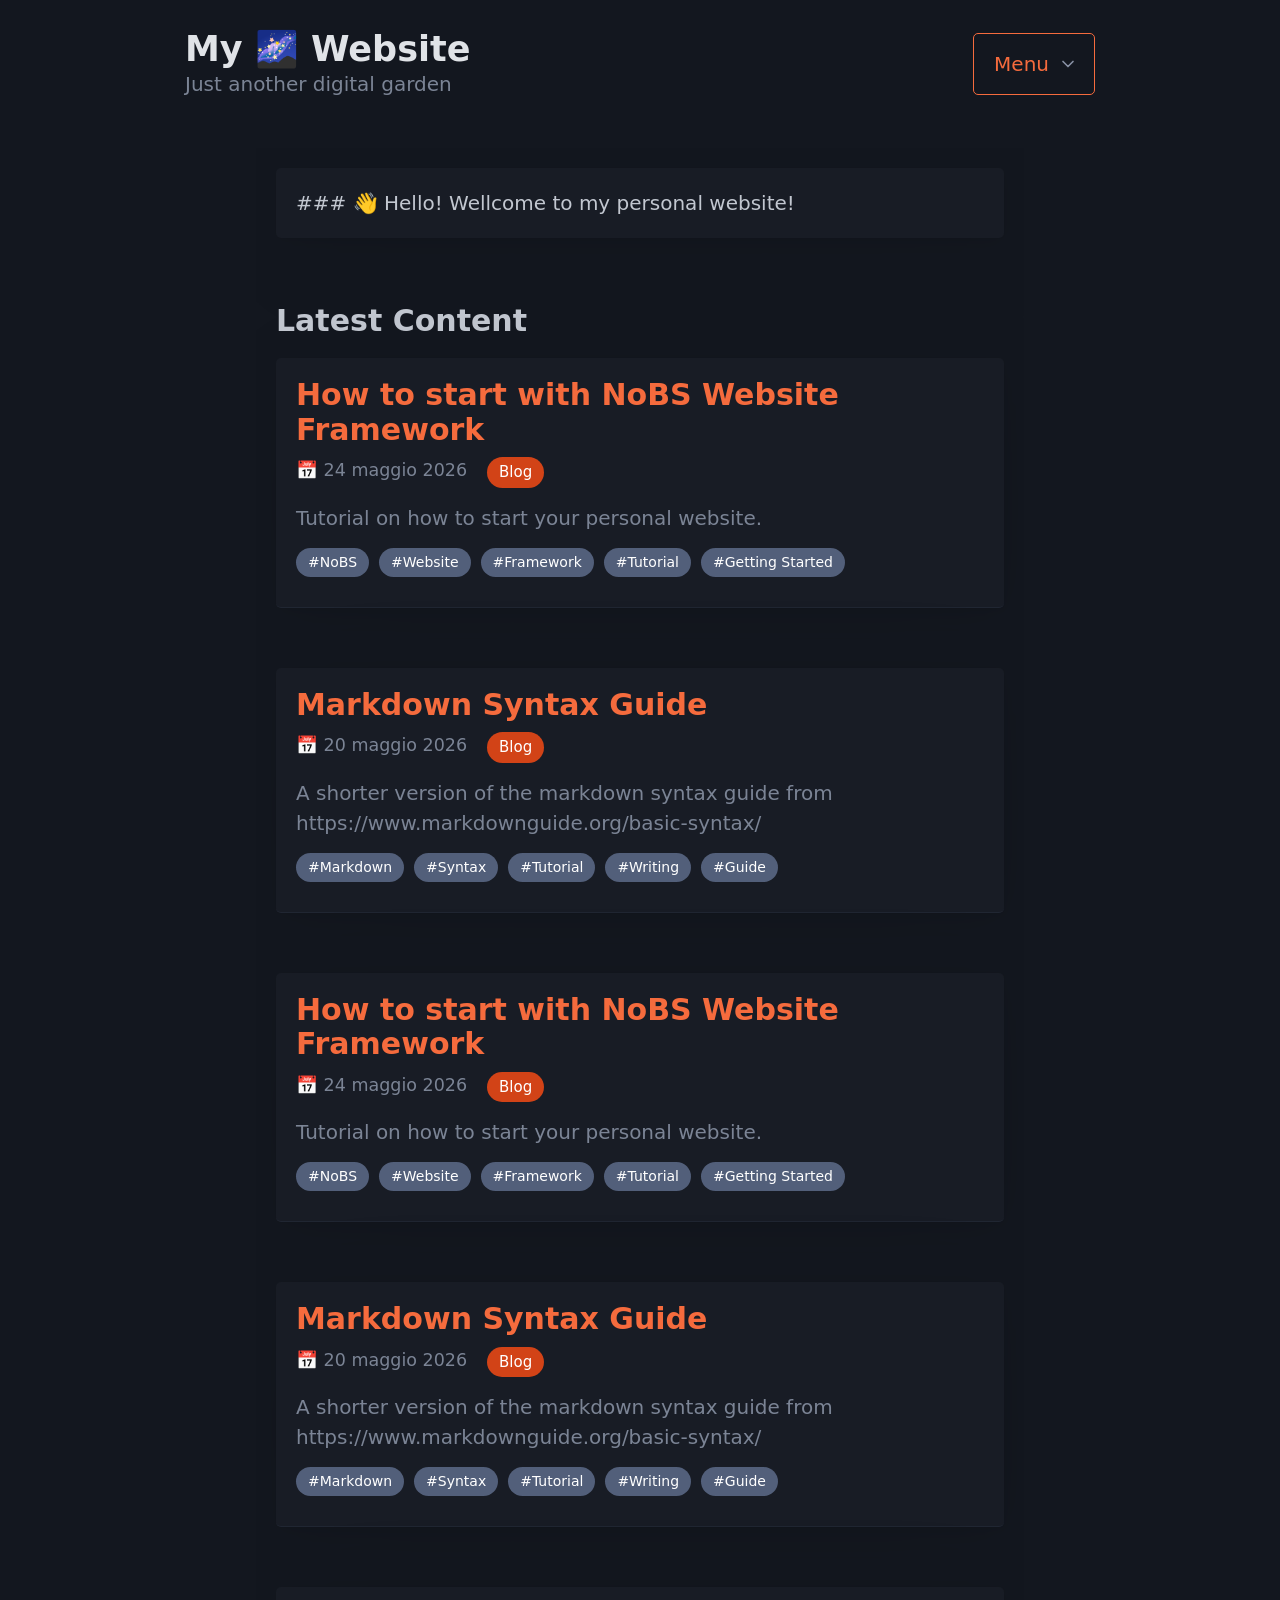
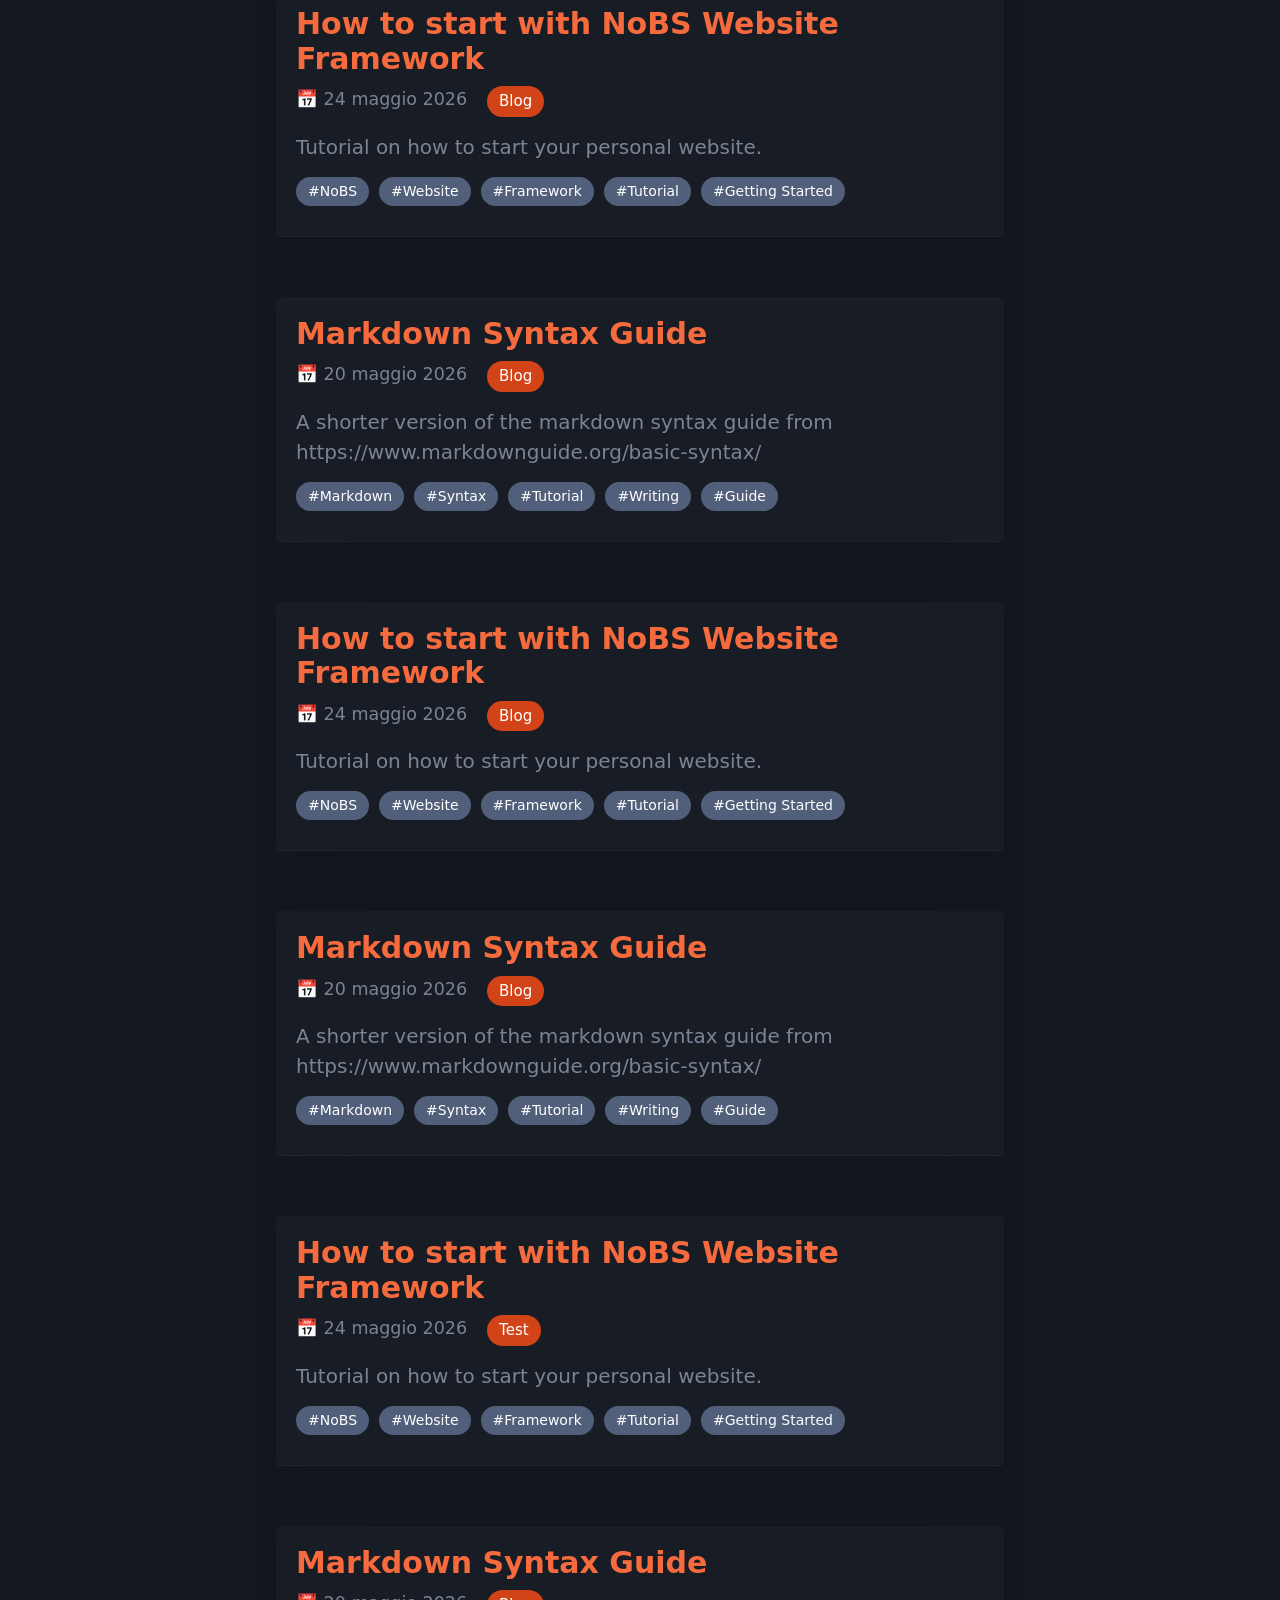
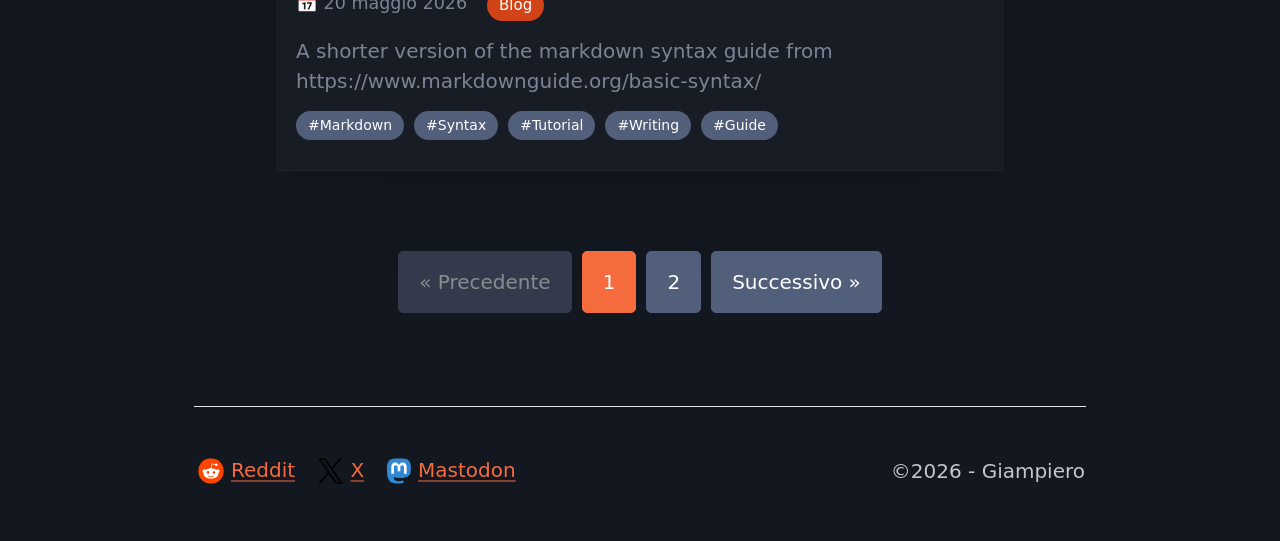
==== commit eb364568: "fade-in transition adjusted and added to footer and main tags" ====
--- a/index.html
+++ b/index.html
@@ -10,15 +10,16 @@
 <!-- CSS -->
 <link rel="stylesheet" href="/assets/css/pico.css" /><link rel="stylesheet" href="/assets/css/style.css" />
 <!-- Site Icons -->
-<link rel="icon" href="/favicon.ico" sizes="any" /><link rel="icon" href="/icon.svg" type="image/svg+xml" /><link rel="apple-touch-icon" href="icon.png" />
+<link rel="icon" href="/favicon.png" sizes="any" /><link rel="icon" href="/icon.svg" type="image/svg+xml" /><link rel="apple-touch-icon" href="icon.png" />
 <!-- Javascript -->
 <script src="/assets/js/htmx.min.js"></script><script src="/assets/js/htmx-json.min.js"></script><script src="/assets/js/marked.min.js"></script><script type="module" src="/assets/js/md-block.js"></script>
 </head>
 
 <body hx-ext="json-swap" hx-get="/data/sitedata.json" hx-trigger="load" hx-swap="json">
+<a href="#main" class="skip-to-content">Skip to content</a>
 <header hx-get="/components/header.html" hx-trigger="load" hx-swap="innerHTML" class="container" id="header" ></header>
     
-<main class="container" id="main">
+<main class="container fade-in" id="main">
 
     <article id="intro">
         <md-block>
@@ -28,13 +29,20 @@
         </md-block>
     </article>
 
-<h3 id="home__list-title">Latest Content</h3>
+    <h3 id="home__list-title">Latest Content</h3>
 
-    <p>Posts list from rss.json goes here</p>
-
+    <div id="content-list">
+        <span aria-busy="true">Loading...</span>
+    </div>
+        
+    <!-- Container per la paginazione -->
+    <div id="content-pagination"></div>
+    
 </main>
 <footer hx-get="/components/footer.html" hx-trigger="load" hx-swap="outerHTML" id="footer" ></footer>
 
 <script src="/assets/js/main.js"></script>
+<script src="/assets/js/content-list.js"></script>
+
 </body>
 </html>
--- a/assets/css/style.css
+++ b/assets/css/style.css
@@ -1,5 +1,41 @@
-/* Gestione overflow generale */
-html, body {
+/* ============================================================
+   1. ACCESSIBILITY
+   ============================================================ */
+
+/* Skip-to-content link */
+.skip-to-content {
+    position: absolute;
+    top: -100%;
+    left: 0;
+    z-index: 9999;
+    padding: 0.75rem 1.5rem;
+    background: var(--pico-primary);
+    color: var(--pico-primary-inverse);
+    text-decoration: none;
+    font-weight: bold;
+    border-radius: 0 0 6px 0;
+}
+
+.skip-to-content:focus {
+    position: fixed;
+    top: 0;
+    outline: 2px solid var(--pico-primary);
+    outline-offset: 2px;
+}
+
+
+/* ============================================================
+   2. BASE / GLOBAL
+   ============================================================ */
+
+/* Smooth scroll */
+html {
+    scroll-behavior: smooth;
+}
+
+/* Overflow and base sizing */
+html,
+body {
     overflow-x: hidden;
     width: 100%;
 }
@@ -11,20 +47,16 @@
     overflow-x: hidden;
 }
 
-/* Container responsivo */
-.container {
-    width: 100%;
-    max-width: 100%;
-    box-sizing: border-box;
-}
-
-main.container {
-    overflow-x: auto;
-    width: 100%;
-}
-
-/* Contenuti lunghi */
-pre, code, kbd, samp {
+
+/* ============================================================
+   3. TYPOGRAPHY & LINKS
+   ============================================================ */
+
+/* Long content wrapping */
+pre,
+code,
+kbd,
+samp {
     white-space: pre-wrap;
     word-wrap: break-word;
     overflow-wrap: break-word;
@@ -39,7 +71,40 @@
     border-radius: 6px;
 }
 
-/* Tabelle */
+/* Links */
+a {
+    word-wrap: break-word;
+    overflow-wrap: break-word;
+}
+
+a.share-btn:hover {
+    cursor: pointer;
+}
+
+a.share-btn-visited {
+    text-decoration: none;
+}
+
+hgroup a {
+    text-decoration: none;
+}
+
+
+/* ============================================================
+   4. MEDIA & EMBEDS
+   ============================================================ */
+
+/* Images */
+img {
+    max-width: 100%;
+    height: auto;
+}
+
+
+/* ============================================================
+   5. TABLES
+   ============================================================ */
+
 table {
     display: block;
     overflow-x: auto;
@@ -48,29 +113,45 @@
     width: fit-content;
 }
 
-/* Immagini */
-img {
+
+/* ============================================================
+   6. LAYOUT (CONTAINERS)
+   ============================================================ */
+
+.container {
+    width: 100%;
     max-width: 100%;
-    height: auto;
-}
-
-/* Link */
-a {
-    word-wrap: break-word;
-    overflow-wrap: break-word;
-
-}
-
-a.share-btn:hover {
-    cursor: pointer;
-}
-
-a.share-btn-visited {
-    text-decoration: none;
-}
-
-/* md-block specifico */
-md-block, md-span, .markdown-body {
+    box-sizing: border-box;
+}
+
+main.container {
+    position: relative;
+    overflow-x: auto;
+    width: 100%;
+    min-height: 80vh;
+    display: flex;
+    flex-direction: column;
+    justify-content: space-between;
+}
+
+/* Header & Footer shared layout */
+header,
+footer {
+    display: flex;
+    flex-wrap: wrap;
+    align-items: center;
+    justify-content: space-between;
+    min-height: 148px;
+}
+
+
+/* ============================================================
+   7. MD-BLOCK
+   ============================================================ */
+
+md-block,
+md-span,
+.markdown-body {
     max-width: 100%;
     overflow-x: auto;
 }
@@ -85,40 +166,234 @@
     word-break: break-word;
 }
 
-/* Mobile */
+
+/* ============================================================
+   8. CONTENT LIST
+   ============================================================ */
+
+.content-list {
+    display: flex;
+    flex-direction: column;
+    gap: 2rem;
+}
+
+.content-card {
+    border-bottom: 1px solid var(--pico-muted-border-color);
+    padding-bottom: 1.5rem;
+}
+
+.content-card h2 {
+    margin: 0 0 0.5rem 0;
+    font-size: 1.5rem;
+}
+
+.content-card h2 a {
+    text-decoration: none;
+    color: var(--pico-color);
+}
+
+.content-card h2 a:hover {
+    text-decoration: underline;
+    color: var(--pico-primary);
+}
+
+.content-meta {
+    display: flex;
+    flex-wrap: wrap;
+    gap: 1rem;
+    margin-bottom: 0.75rem;
+    font-size: 0.875rem;
+    color: var(--pico-muted-color);
+}
+
+.content-category {
+    background-color: var(--pico-primary-background);
+    color: var(--pico-primary-inverse);
+    padding: 0.2rem 0.6rem;
+    border-radius: 999px;
+    font-size: 0.75rem;
+}
+
+.content-summary {
+    margin: 0.75rem 0;
+    color: var(--pico-muted-color);
+    line-height: 1.5;
+}
+
+.content-tags {
+    display: flex;
+    flex-wrap: wrap;
+    gap: 0.5rem;
+    margin-top: 0.75rem;
+}
+
+.content-tag {
+    font-size: 0.7rem;
+    padding: 0.2rem 0.6rem;
+    background-color: var(--pico-secondary-background);
+    color: var(--pico-secondary-inverse);
+    border-radius: 999px;
+}
+
+
+/* ============================================================
+   9. PAGINATION
+   ============================================================ */
+
+.content-pagination {
+    display: flex;
+    flex-wrap: wrap;
+    justify-content: center;
+    gap: 0.5rem;
+    margin-top: 2rem;
+    padding: 1rem 0;
+}
+
+.content-pagination button {
+    min-width: 2.5rem;
+    text-align: center;
+    cursor: pointer;
+}
+
+.content-pagination button.active {
+    background-color: var(--pico-primary);
+    color: var(--pico-primary-inverse);
+    border-color: var(--pico-primary);
+}
+
+.content-pagination button:disabled {
+    opacity: 0.5;
+    cursor: not-allowed;
+}
+
+.content-pagination span {
+    display: inline-flex;
+    align-items: center;
+    padding: 0 0.5rem;
+    color: var(--pico-muted-color);
+}
+
+
+/* ============================================================
+   10. ARTICLE
+   ============================================================ */
+
+#article__actions {
+    margin-top: 3rem;
+}
+
+
+/* ============================================================
+   11. FOOTER
+   ============================================================ */
+
+footer {
+    margin-top: 1rem;
+}
+
+footer::before {
+    content: "";
+    width: 98%;
+    margin: 0 auto;
+    border-top: 1px solid var(--pico-contrast);
+}
+
+footer.container {
+    padding-top: 0;
+}
+
+.footer__copyright {
+    padding: 1rem 0.5rem 1rem 0.5rem;
+    margin-bottom: 0;
+}
+
+.footer__socials {
+    padding-left: 0.5rem;
+}
+
+.footer__socials-list {
+    display: flex;
+    flex-wrap: wrap;
+}
+
+.footer__social-icon {
+    margin-right: .2rem;
+    transform: scale(.8);
+}
+
+
+/* ============================================================
+   12. STATES
+   ============================================================ */
+
+.loading,
+.content-empty,
+.content-error {
+    text-align: center;
+    padding: 3rem;
+    color: var(--pico-muted-color);
+}
+
+.content-error {
+    color: var(--pico-del-color);
+}
+
+
+/* ============================================================
+   13. ANIMATIONS
+   ============================================================ */
+
+.fade-in {
+    animation: fadeIn 1.6s ease-out forwards;
+}
+
+@keyframes fadeIn {
+    0% {
+        opacity: 0;
+    }
+    60% {
+        opacity: .3;
+    }
+    80% {
+        opacity: .9;
+    }
+    100% {
+        opacity: 1;
+    }
+}
+
+
+/* ============================================================
+   14. MEDIA QUERIES
+   ============================================================ */
+
+/* Mobile (max-width: 768px) */
 @media (max-width: 768px) {
     .container {
         padding-left: 0.75rem;
         padding-right: 0.75rem;
     }
-    
-    pre, code {
+
+    pre,
+    code {
         font-size: 0.85rem;
     }
-    
+
     table {
         font-size: 0.85rem;
     }
-}
-
-header {
-    min-height: 148px;
-}
-
-hgroup a {
-    text-decoration: none;
-}
-
-header,
-footer {
-    display: flex;
-    flex-wrap: wrap;
-    align-items: center;
-    justify-content: space-between;
-}
-
+
+    .content-card h2 {
+        font-size: 1.25rem;
+    }
+
+    .content-meta {
+        font-size: 0.75rem;
+    }
+}
+
+/* Tablet+ (min-width: 768px) */
 @media (min-width: 768px) {
-
     main.container {
         max-width: 768px;
         padding-right: var(--pico-spacing);
@@ -134,45 +409,11 @@
     }
 }
 
-#article__actions {
-    margin-top: 3rem;
-}
-
-footer {
-    margin-top: 1rem;
-}
-
-footer::before {
-    content: "";
-    width: 98%;
-    margin: 0 auto;
-    border-top: 1px solid var(--pico-contrast);
-}
-
-footer.container {
-    padding-top: 0;
-}
-
-.footer__copyright {
-    padding: 1rem 0.5rem 1rem 0.5rem;
-    margin-bottom: 0;
-}
-
-.footer__socials {
-    padding-left: 0.5rem;
-}
-
-.fade-in {
-    animation: fadeIn .6s ease-out forwards;
-}
-
-@keyframes fadeIn {
-    from {
-        opacity: 0;
-        transform: scale(0)
-    }
-    to {
-        opacity: 1;
-        transform: scale(100%);
-    }
-}
+/* Dropdown right-alignment for medium screens */
+@media (max-width: 1280px) {
+    details.dropdown > summary + ul {
+        right: 0;
+        left: auto;
+        text-align: right;
+    }
+}
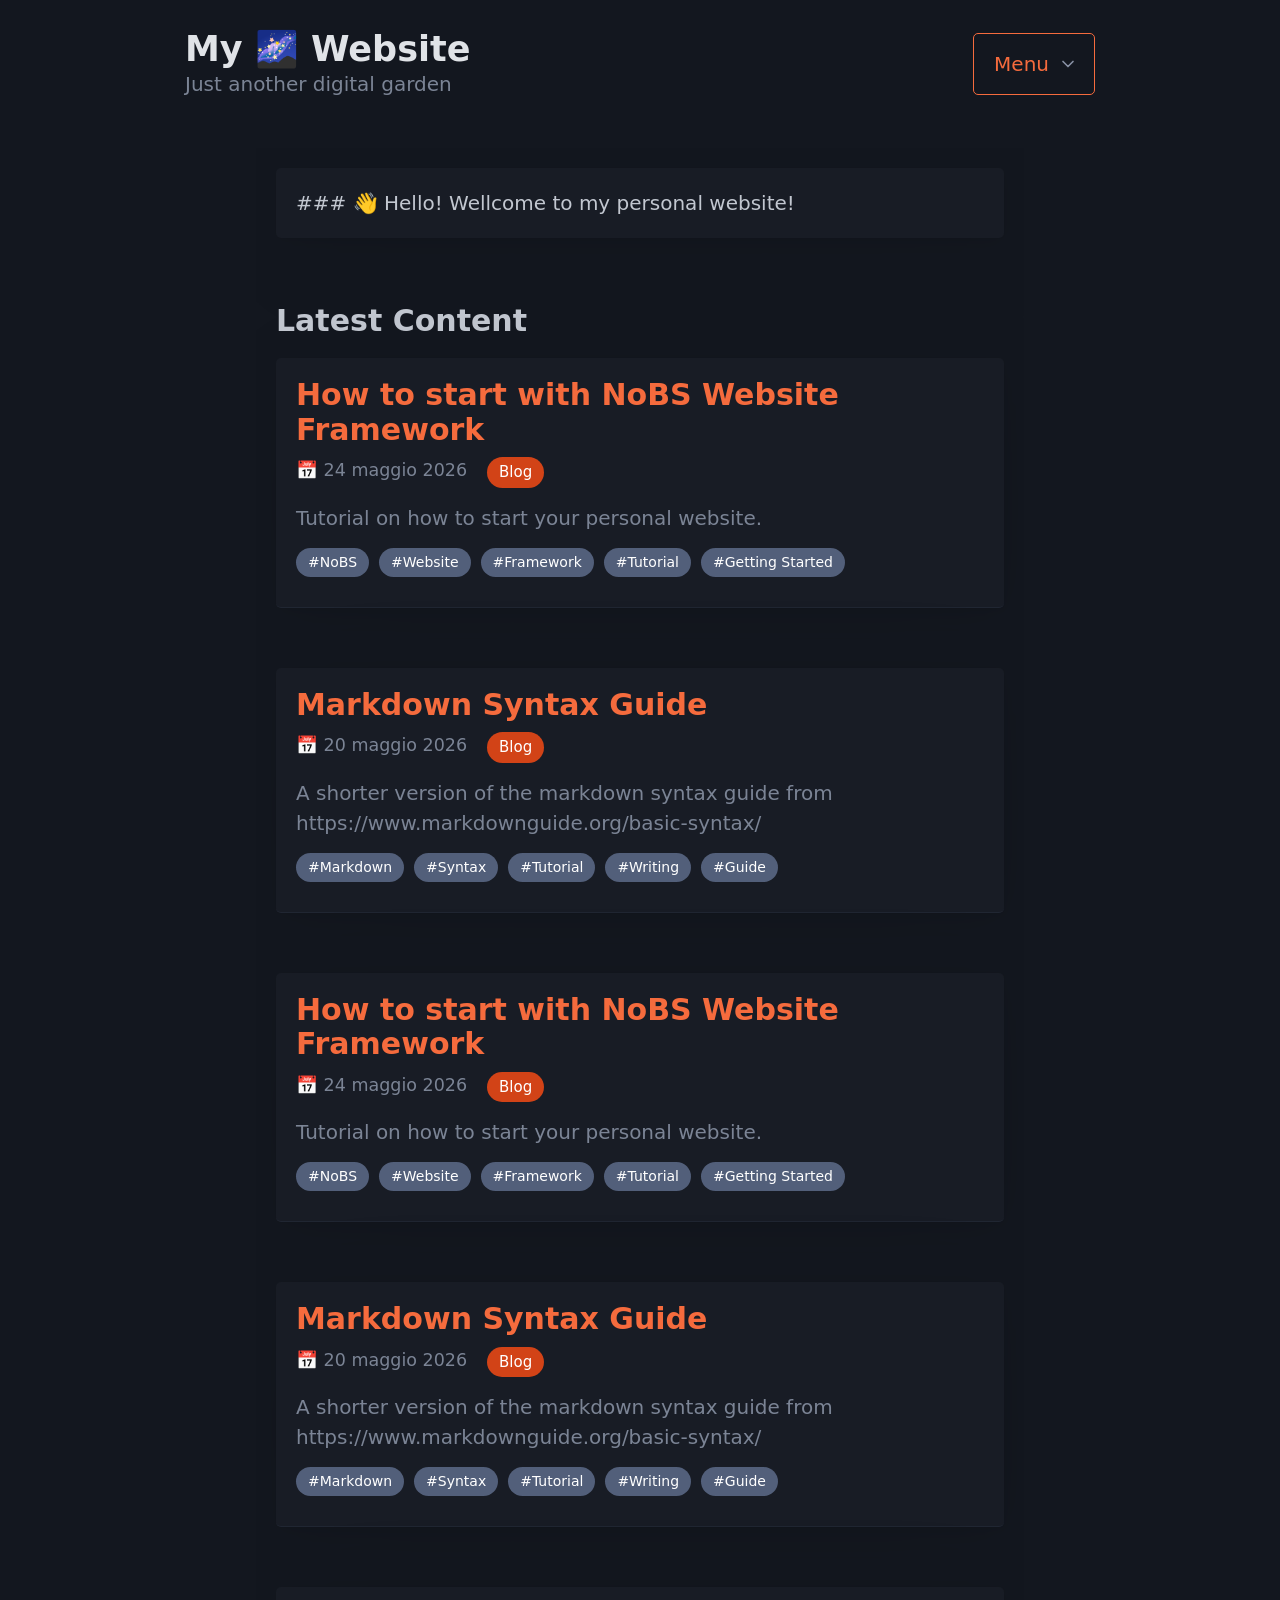
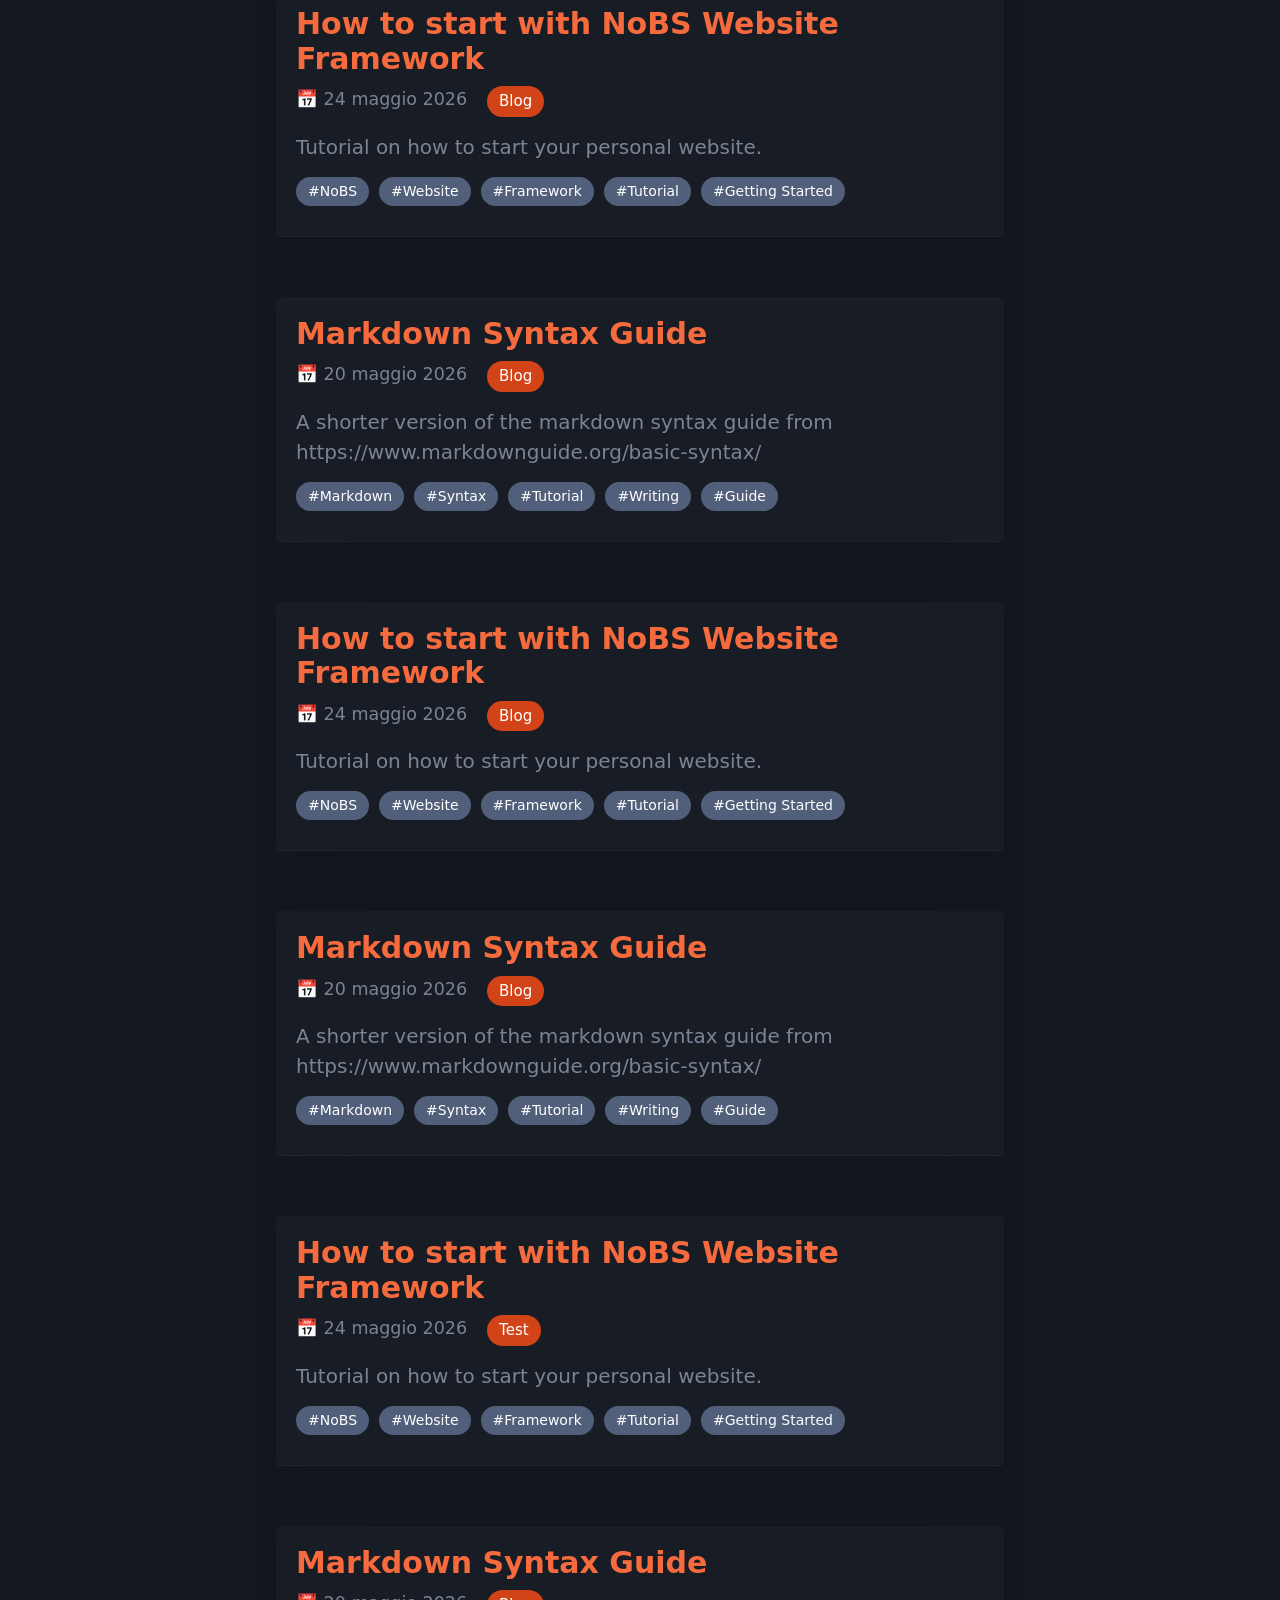
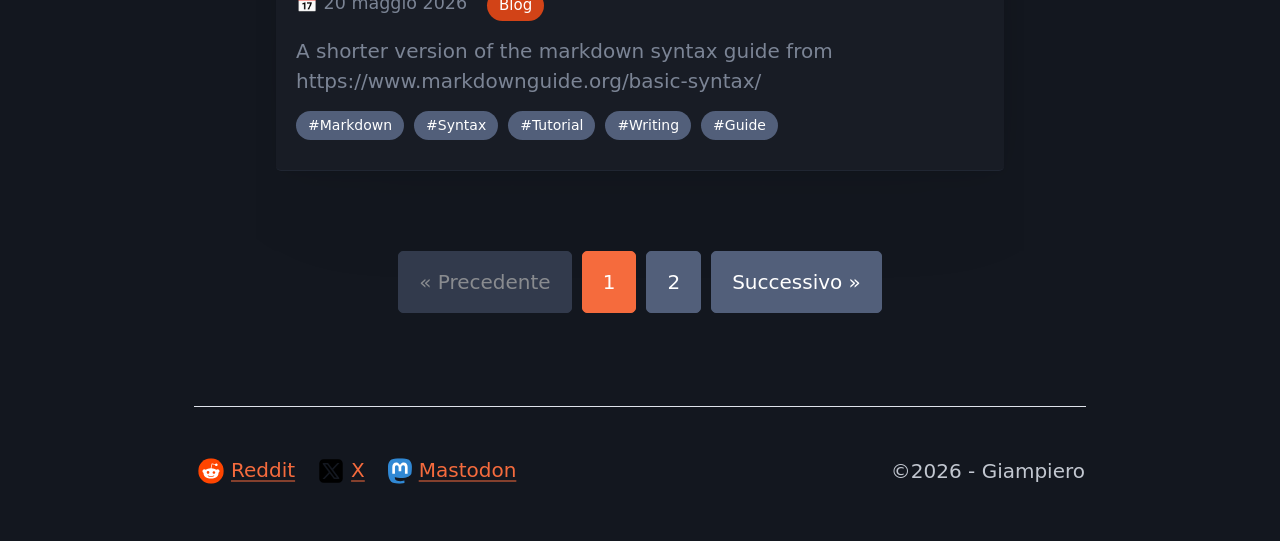
==== commit 2efc2fcf: "removed apple touch icon and icon.svg" ====
--- a/index.html
+++ b/index.html
@@ -10,7 +10,7 @@
 <!-- CSS -->
 <link rel="stylesheet" href="/assets/css/pico.css" /><link rel="stylesheet" href="/assets/css/style.css" />
 <!-- Site Icons -->
-<link rel="icon" href="/favicon.png" sizes="any" /><link rel="icon" href="/icon.svg" type="image/svg+xml" /><link rel="apple-touch-icon" href="icon.png" />
+<link rel="icon" href="/favicon.png" sizes="any" />
 <!-- Javascript -->
 <script src="/assets/js/htmx.min.js"></script><script src="/assets/js/htmx-json.min.js"></script><script src="/assets/js/marked.min.js"></script><script type="module" src="/assets/js/md-block.js"></script>
 </head>
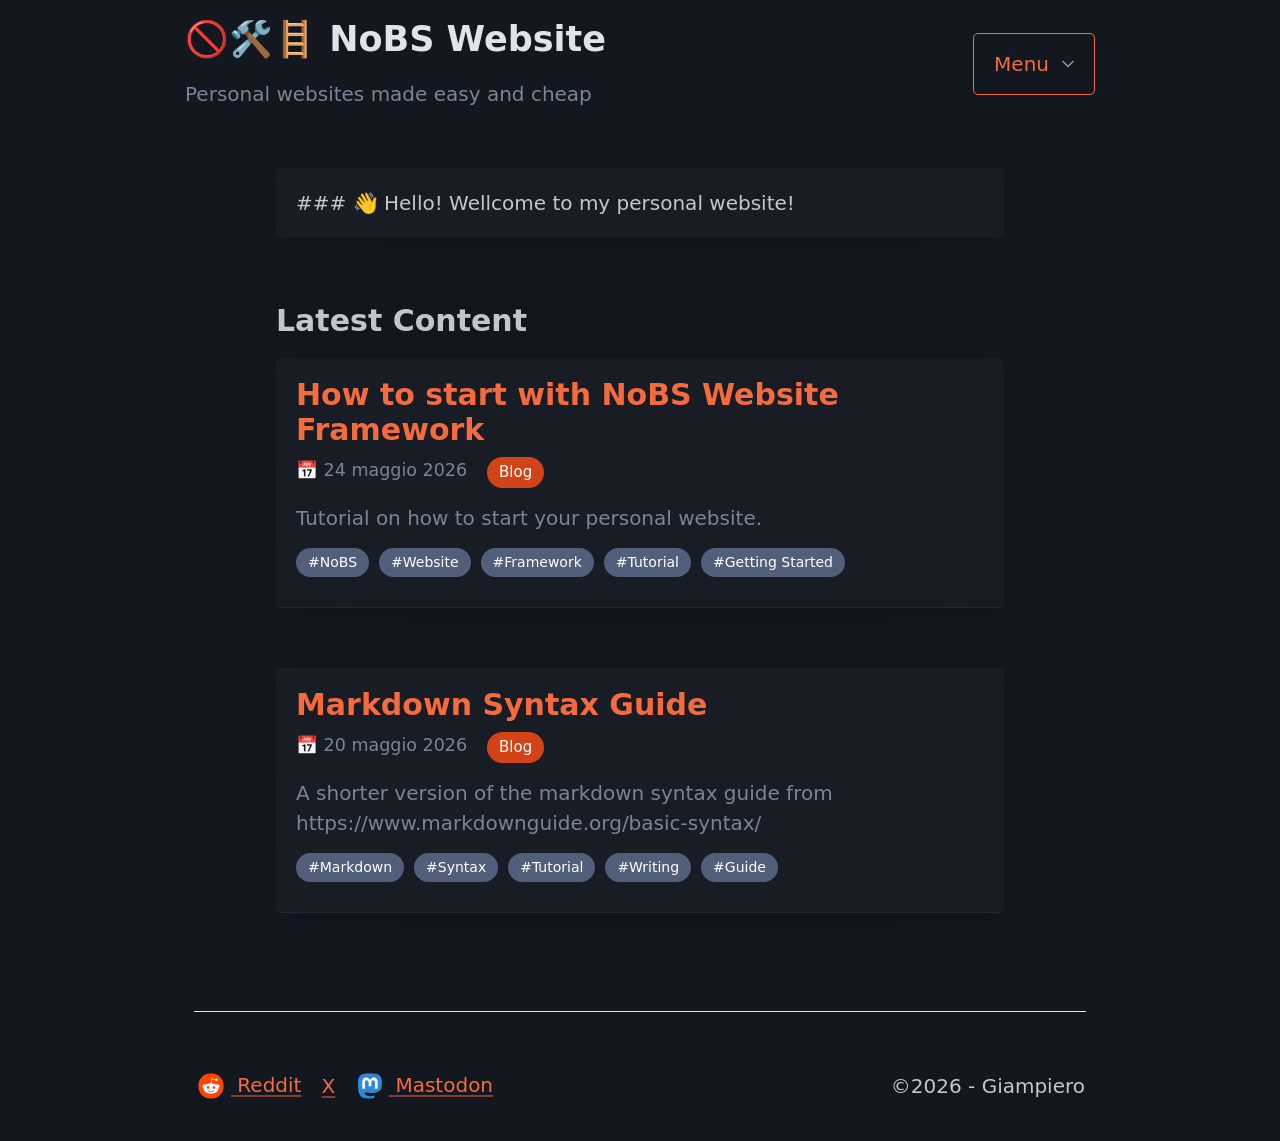
==== commit 2e319e3a: "added script to miticate FAUCE, improvede header and footer components" ====
--- a/index.html
+++ b/index.html
@@ -1,6 +1,7 @@
 <!doctype html>
 <html lang="en-EN" data-theme="dark">
 <head>
+<style>html.reduce-fouce{ opacity: 0;} html.reduce-fouce body{ min-height: 100vh;}</style>
 <meta charset="utf-8" /><meta name="viewport" content="width=device-width, initial-scale=1" /><meta name="color-scheme" content="light dark" />
 
 <!-- Site meta -->
@@ -12,13 +13,13 @@
 <!-- Site Icons -->
 <link rel="icon" href="/favicon.png" sizes="any" />
 <!-- Javascript -->
-<script src="/assets/js/htmx.min.js"></script><script src="/assets/js/htmx-json.min.js"></script><script src="/assets/js/marked.min.js"></script><script type="module" src="/assets/js/md-block.js"></script>
+<script src="/assets/js/htmx-fouce.js"></script><script src="/assets/js/htmx.min.js"></script><script src="/assets/js/htmx-json.min.js"></script><script src="/assets/js/marked.min.js"></script><script type="module" src="/assets/js/md-block.js"></script>
 </head>
 
 <body hx-ext="json-swap" hx-get="/data/sitedata.json" hx-trigger="load" hx-swap="json">
 <a href="#main" class="skip-to-content">Skip to content</a>
-<header hx-get="/components/header.html" hx-trigger="load" hx-swap="innerHTML" class="container" id="header" ></header>
-    
+<div class="header-placeholder"><header hx-get="/components/header.html" hx-trigger="load" hx-swap="innerHTML" class="container" id="header" ></header></div>
+
 <main class="container fade-in" id="main">
 
     <article id="intro">
@@ -39,8 +40,10 @@
     <div id="content-pagination"></div>
     
 </main>
-<footer hx-get="/components/footer.html" hx-trigger="load" hx-swap="outerHTML" id="footer" ></footer>
 
+<div id="footer-placeholder"><footer hx-get="/components/footer.html" hx-trigger="load" hx-swap="outerHTML" id="footer" ></footer></div>
+
+<!-- footer scripts -->
 <script src="/assets/js/main.js"></script>
 <script src="/assets/js/content-list.js"></script>
 
--- a/assets/css/style.css
+++ b/assets/css/style.css
@@ -128,7 +128,7 @@
     position: relative;
     overflow-x: auto;
     width: 100%;
-    min-height: 80vh;
+    min-height: 40vh;
     display: flex;
     flex-direction: column;
     justify-content: space-between;
@@ -307,16 +307,16 @@
     margin-bottom: 0;
 }
 
-.footer__socials {
+.footer__links {
     padding-left: 0.5rem;
 }
 
-.footer__socials-list {
+.footer__links-list {
     display: flex;
     flex-wrap: wrap;
 }
 
-.footer__social-icon {
+.footer__link-icon {
     margin-right: .2rem;
     transform: scale(.8);
 }
@@ -350,12 +350,6 @@
 @keyframes fadeIn {
     0% {
         opacity: 0;
-    }
-    60% {
-        opacity: .3;
-    }
-    80% {
-        opacity: .9;
     }
     100% {
         opacity: 1;
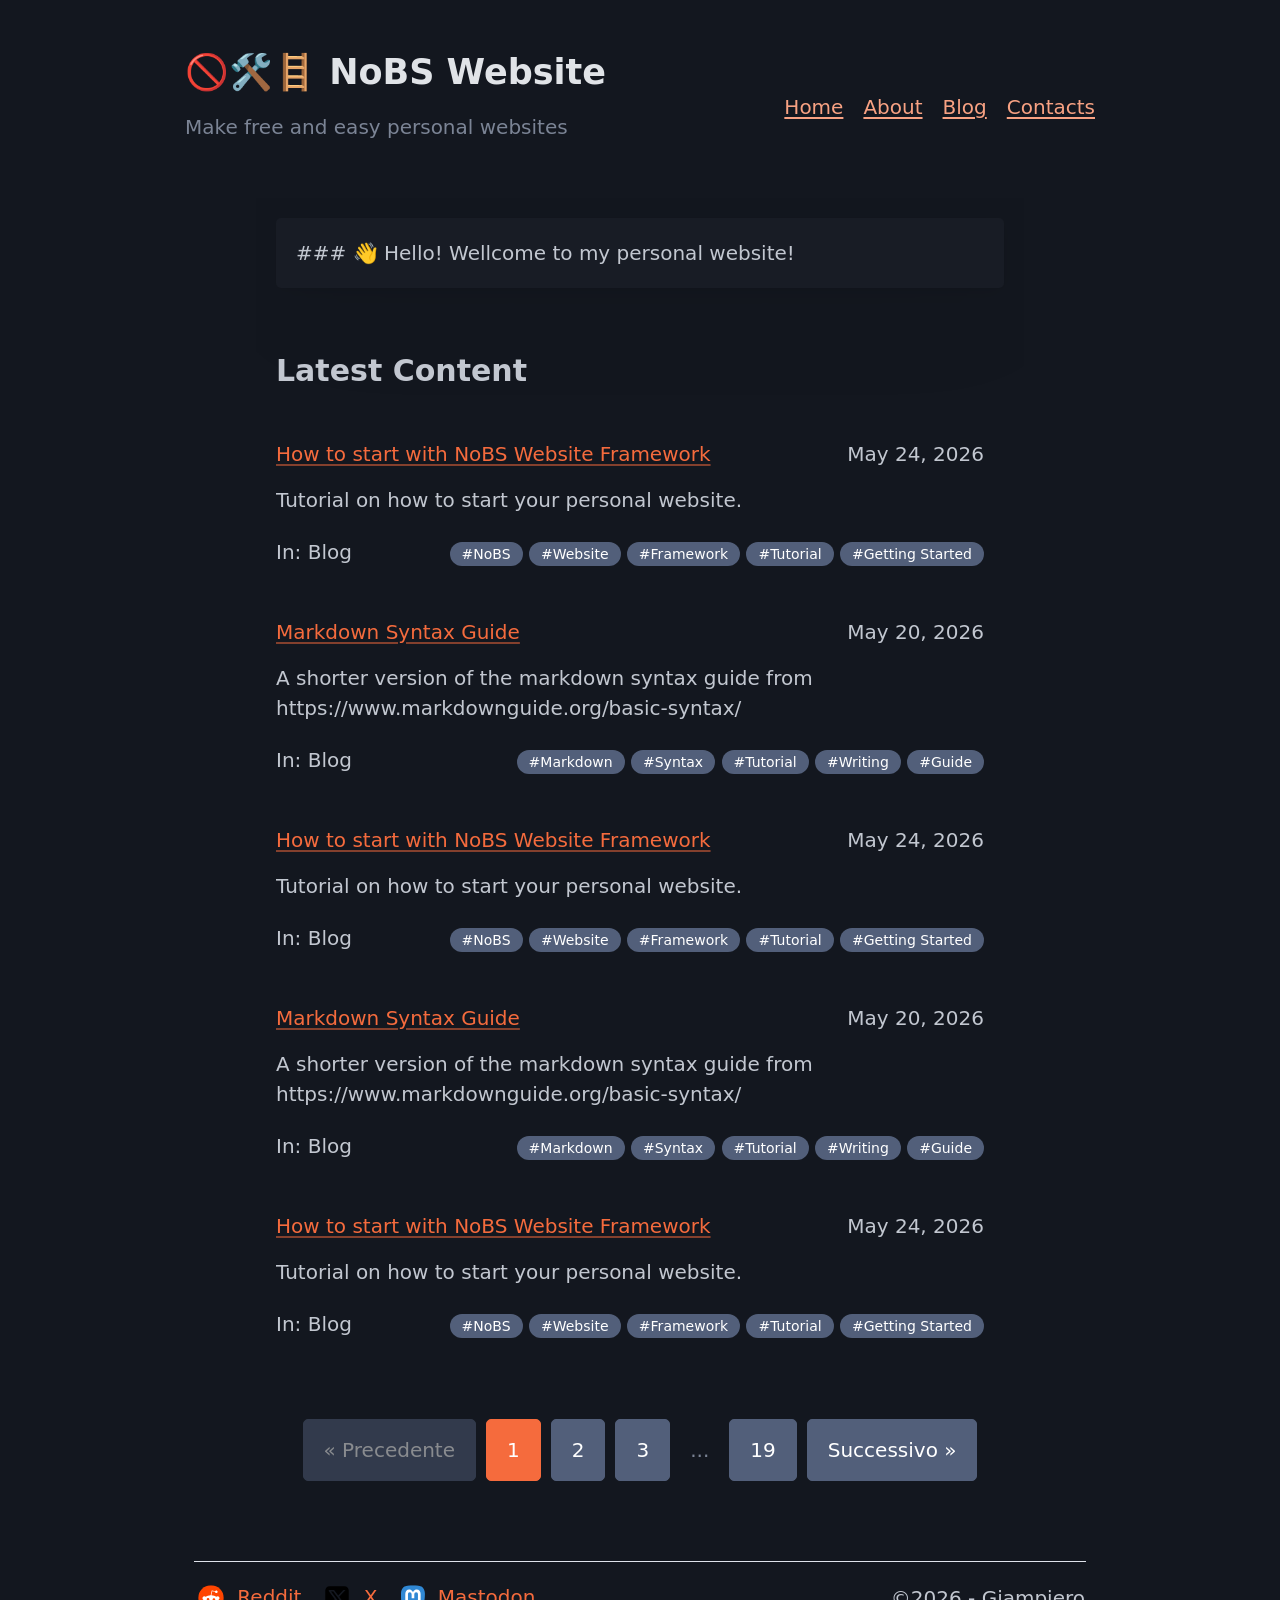
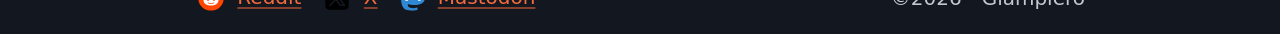
==== commit bee37d3e: "post list rendering to table for future jstable implementation" ====
--- a/index.html
+++ b/index.html
@@ -30,7 +30,7 @@
         </md-block>
     </article>
 
-    <h3 id="home__list-title">Latest Content</h3>
+    <h3 id="list-title">Latest Content</h3>
 
     <div id="content-list">
         <span aria-busy="true">Loading...</span>
--- a/assets/css/style.css
+++ b/assets/css/style.css
@@ -141,7 +141,12 @@
     flex-wrap: wrap;
     align-items: center;
     justify-content: space-between;
-    min-height: 148px;
+}
+
+/* Header specific layout*/
+header {
+    margin-top: 2.6rem;
+    margin-bottom: 1.8rem;
 }
 
 
@@ -171,53 +176,44 @@
    8. CONTENT LIST
    ============================================================ */
 
-.content-list {
-    display: flex;
-    flex-direction: column;
-    gap: 2rem;
-}
-
-.content-card {
-    border-bottom: 1px solid var(--pico-muted-border-color);
-    padding-bottom: 1.5rem;
-}
-
-.content-card h2 {
-    margin: 0 0 0.5rem 0;
-    font-size: 1.5rem;
-}
-
-.content-card h2 a {
-    text-decoration: none;
-    color: var(--pico-color);
-}
-
-.content-card h2 a:hover {
-    text-decoration: underline;
-    color: var(--pico-primary);
-}
-
-.content-meta {
-    display: flex;
-    flex-wrap: wrap;
+#content-list > table.content-table > thead {
+    display: none;
+}
+
+#content-list > table.content-table > tbody {
+    display: block;
+    margin-top: 1rem;
+    margin-bottom: 0;
+}
+
+#content-list > table > tbody > tr.list__row{
+    display: grid;
+    margin-bottom: 2rem;
+}
+
+#content-list tr.list__row > td {
+    border-bottom: 0;
+    padding-left: 0;
+    padding-bottom: 0;
+}
+
+#content-list tr.list__row > td.list__data-meta {
+    display: flex;
+    flex-wrap: wrap;
+    justify-content: space-between;
     gap: 1rem;
-    margin-bottom: 0.75rem;
-    font-size: 0.875rem;
-    color: var(--pico-muted-color);
-}
-
-.content-category {
-    background-color: var(--pico-primary-background);
-    color: var(--pico-primary-inverse);
-    padding: 0.2rem 0.6rem;
-    border-radius: 999px;
-    font-size: 0.75rem;
-}
-
-.content-summary {
-    margin: 0.75rem 0;
-    color: var(--pico-muted-color);
-    line-height: 1.5;
+}
+
+#content-list tr.list__row > td.list__data-summary {
+    padding-top: .8rem;
+    padding-bottom: .6rem;
+}
+
+#content-list tr.list__row > td.list__data-taxonomies {
+    display: flex;
+    flex-wrap: wrap;
+    justify-content: space-between;
+    gap: 1rem;
 }
 
 .content-tags {
@@ -245,7 +241,6 @@
     flex-wrap: wrap;
     justify-content: center;
     gap: 0.5rem;
-    margin-top: 2rem;
     padding: 1rem 0;
 }
 
@@ -402,12 +397,3 @@
         padding-left: var(--pico-spacing);
     }
 }
-
-/* Dropdown right-alignment for medium screens */
-@media (max-width: 1280px) {
-    details.dropdown > summary + ul {
-        right: 0;
-        left: auto;
-        text-align: right;
-    }
-}
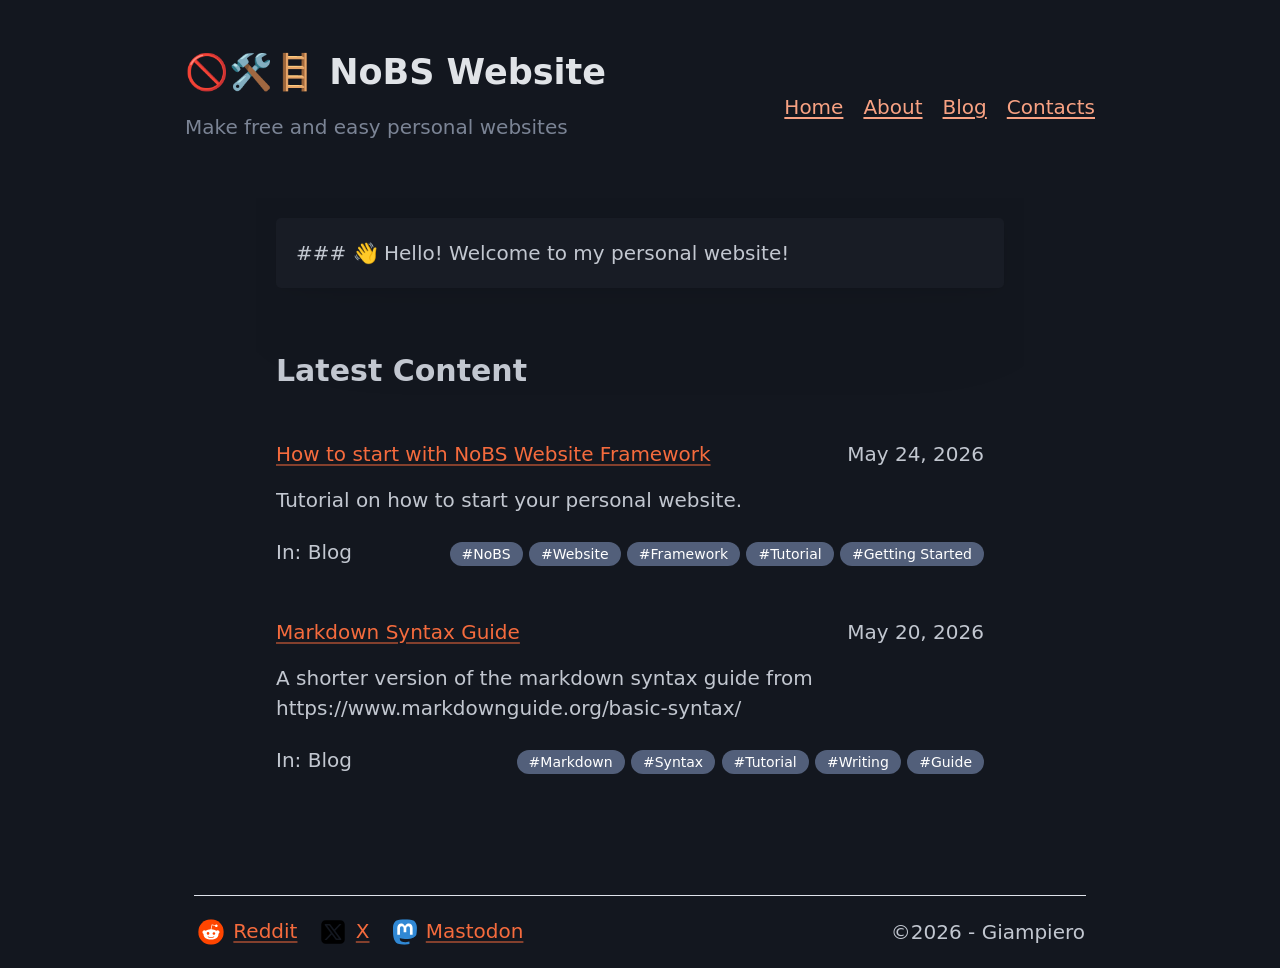
==== commit a3d9796e: "Translate Italian comments and user-visible strings to English - Translate 8 Italian comments to Eng" ====
--- a/index.html
+++ b/index.html
@@ -4,7 +4,7 @@
 <style>html.reduce-fouce{ opacity: 0;} html.reduce-fouce body{ min-height: 100vh;}</style>
 <meta charset="utf-8" /><meta name="viewport" content="width=device-width, initial-scale=1" /><meta name="color-scheme" content="light dark" />
 
-<!-- Site meta -->
+    <!-- Site meta -->
     <title>My Personal Website</title>
     <meta name="description" content="This is my personal website, take a look around!" />
 
@@ -15,37 +15,31 @@
 <!-- Javascript -->
 <script src="/assets/js/htmx-fouce.js"></script><script src="/assets/js/htmx.min.js"></script><script src="/assets/js/htmx-json.min.js"></script><script src="/assets/js/marked.min.js"></script><script type="module" src="/assets/js/md-block.js"></script>
 </head>
-
 <body hx-ext="json-swap" hx-get="/data/sitedata.json" hx-trigger="load" hx-swap="json">
 <a href="#main" class="skip-to-content">Skip to content</a>
 <div class="header-placeholder"><header hx-get="/components/header.html" hx-trigger="load" hx-swap="innerHTML" class="container" id="header" ></header></div>
+<main class="container fade-in" id="main">
+<article id="intro">
 
-<main class="container fade-in" id="main">
+    <md-block>
+        ### 👋 Hello!
+        
+        Welcome to my personal website!
+    </md-block>
 
-    <article id="intro">
-        <md-block>
-            ### 👋 Hello!
-            
-            Wellcome to my personal website!
-        </md-block>
-    </article>
+</article>
 
     <h3 id="list-title">Latest Content</h3>
 
-    <div id="content-list">
-        <span aria-busy="true">Loading...</span>
-    </div>
-        
-    <!-- Container per la paginazione -->
-    <div id="content-pagination"></div>
-    
+<div id="content-list">
+    <span aria-busy="true">Loading...</span>
+</div>
+<!-- Pagination Container -->
+<div id="content-pagination"></div>
 </main>
-
 <div id="footer-placeholder"><footer hx-get="/components/footer.html" hx-trigger="load" hx-swap="outerHTML" id="footer" ></footer></div>
-
 <!-- footer scripts -->
 <script src="/assets/js/main.js"></script>
 <script src="/assets/js/content-list.js"></script>
-
 </body>
 </html>
--- a/assets/css/style.css
+++ b/assets/css/style.css
@@ -228,7 +228,7 @@
     padding: 0.2rem 0.6rem;
     background-color: var(--pico-secondary-background);
     color: var(--pico-secondary-inverse);
-    border-radius: 999px;
+    border-radius: 10rem;
 }
 
 
@@ -264,7 +264,8 @@
 .content-pagination span {
     display: inline-flex;
     align-items: center;
-    padding: 0 0.5rem;
+    padding: 0;
+    margin: 0 -.3rem;
     color: var(--pico-muted-color);
 }
 
@@ -275,6 +276,9 @@
 
 #article__actions {
     margin-top: 3rem;
+    display: flex;
+    flex-wrap: wrap;
+    justify-content: space-around;
 }
 
 
@@ -312,7 +316,6 @@
 }
 
 .footer__link-icon {
-    margin-right: .2rem;
     transform: scale(.8);
 }
 
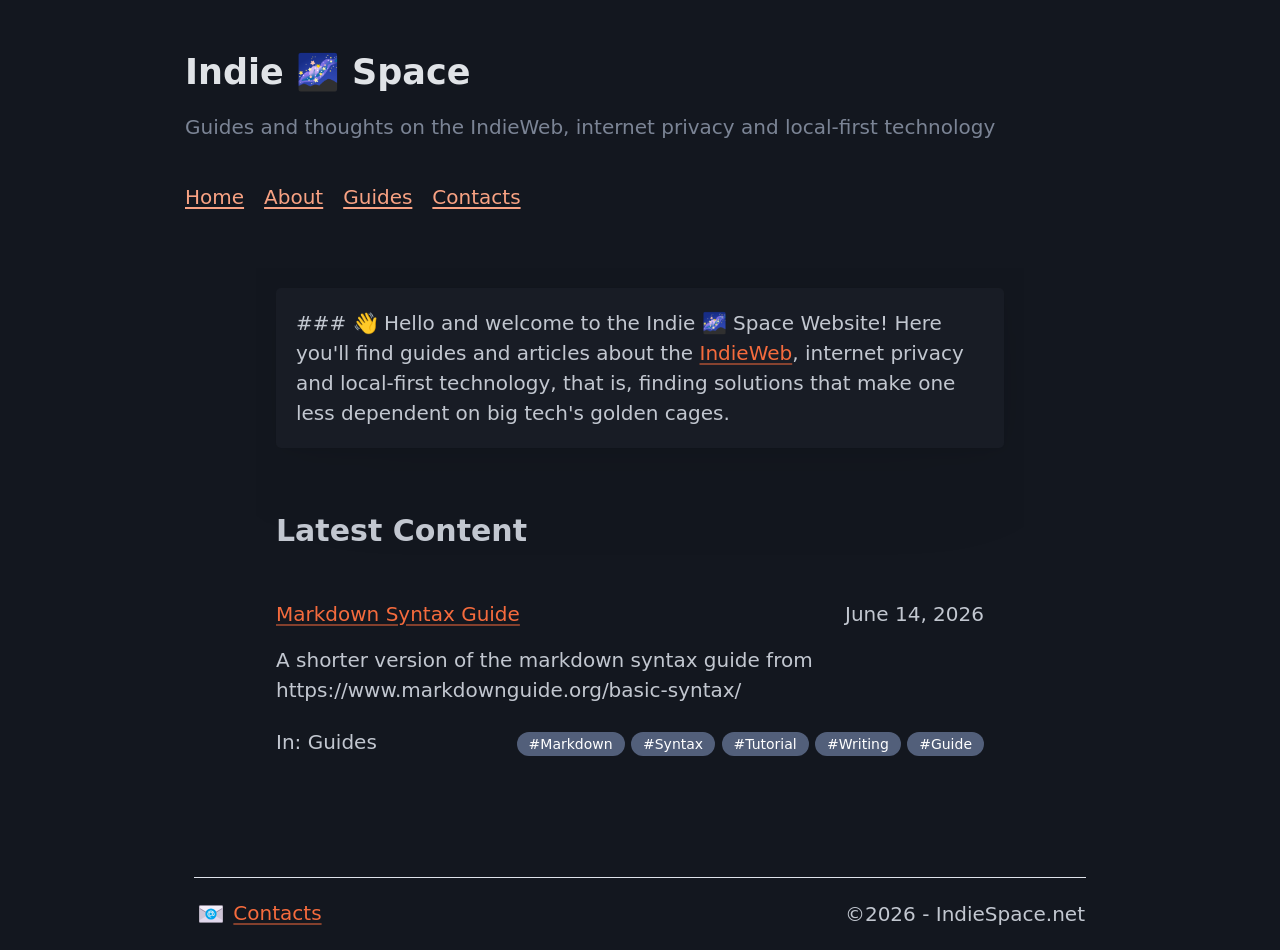
==== commit 07195a42: "Added contacts and modified hone, about and blog (to guides)" ====
--- a/index.html
+++ b/index.html
@@ -5,8 +5,8 @@
 <meta charset="utf-8" /><meta name="viewport" content="width=device-width, initial-scale=1" /><meta name="color-scheme" content="light dark" />
 
     <!-- Site meta -->
-    <title>My Personal Website</title>
-    <meta name="description" content="This is my personal website, take a look around!" />
+    <title>Indie 🌌 Space</title>
+    <meta name="description" content="Guides and thoughts on the IndieWeb, internet privacy and local-first technology" />
 
 <!-- CSS -->
 <link rel="stylesheet" href="/assets/css/pico.css" /><link rel="stylesheet" href="/assets/css/style.css" />
@@ -22,9 +22,9 @@
 <article id="intro">
 
     <md-block>
-        ### 👋 Hello!
+        ### 👋 Hello and welcome to the Indie 🌌 Space Website!
         
-        Welcome to my personal website!
+        Here you'll find guides and articles about the <a href="http://indieweb.org" target="_blank" title="IndieWeb Website">IndieWeb</a>, internet privacy and local-first technology, that is, finding solutions that make one less dependent on big tech's golden cages.
     </md-block>
 
 </article>
